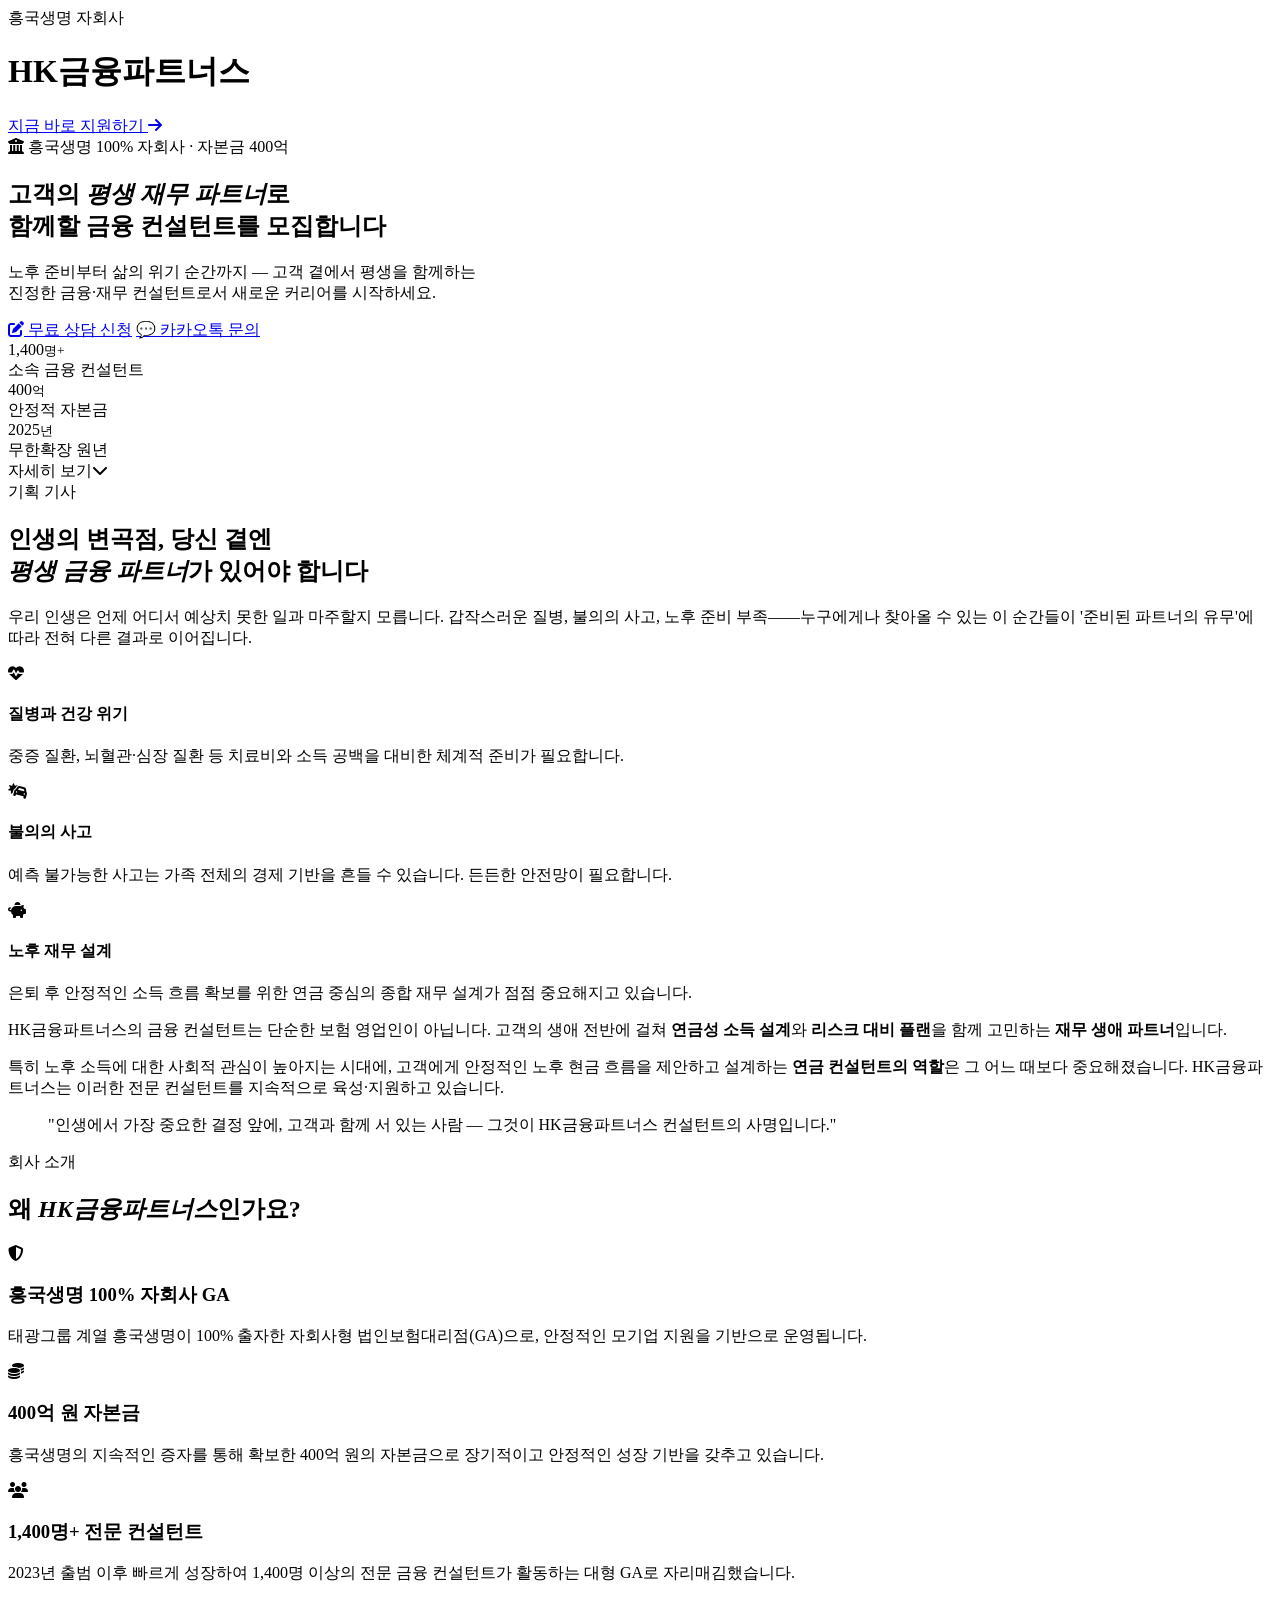
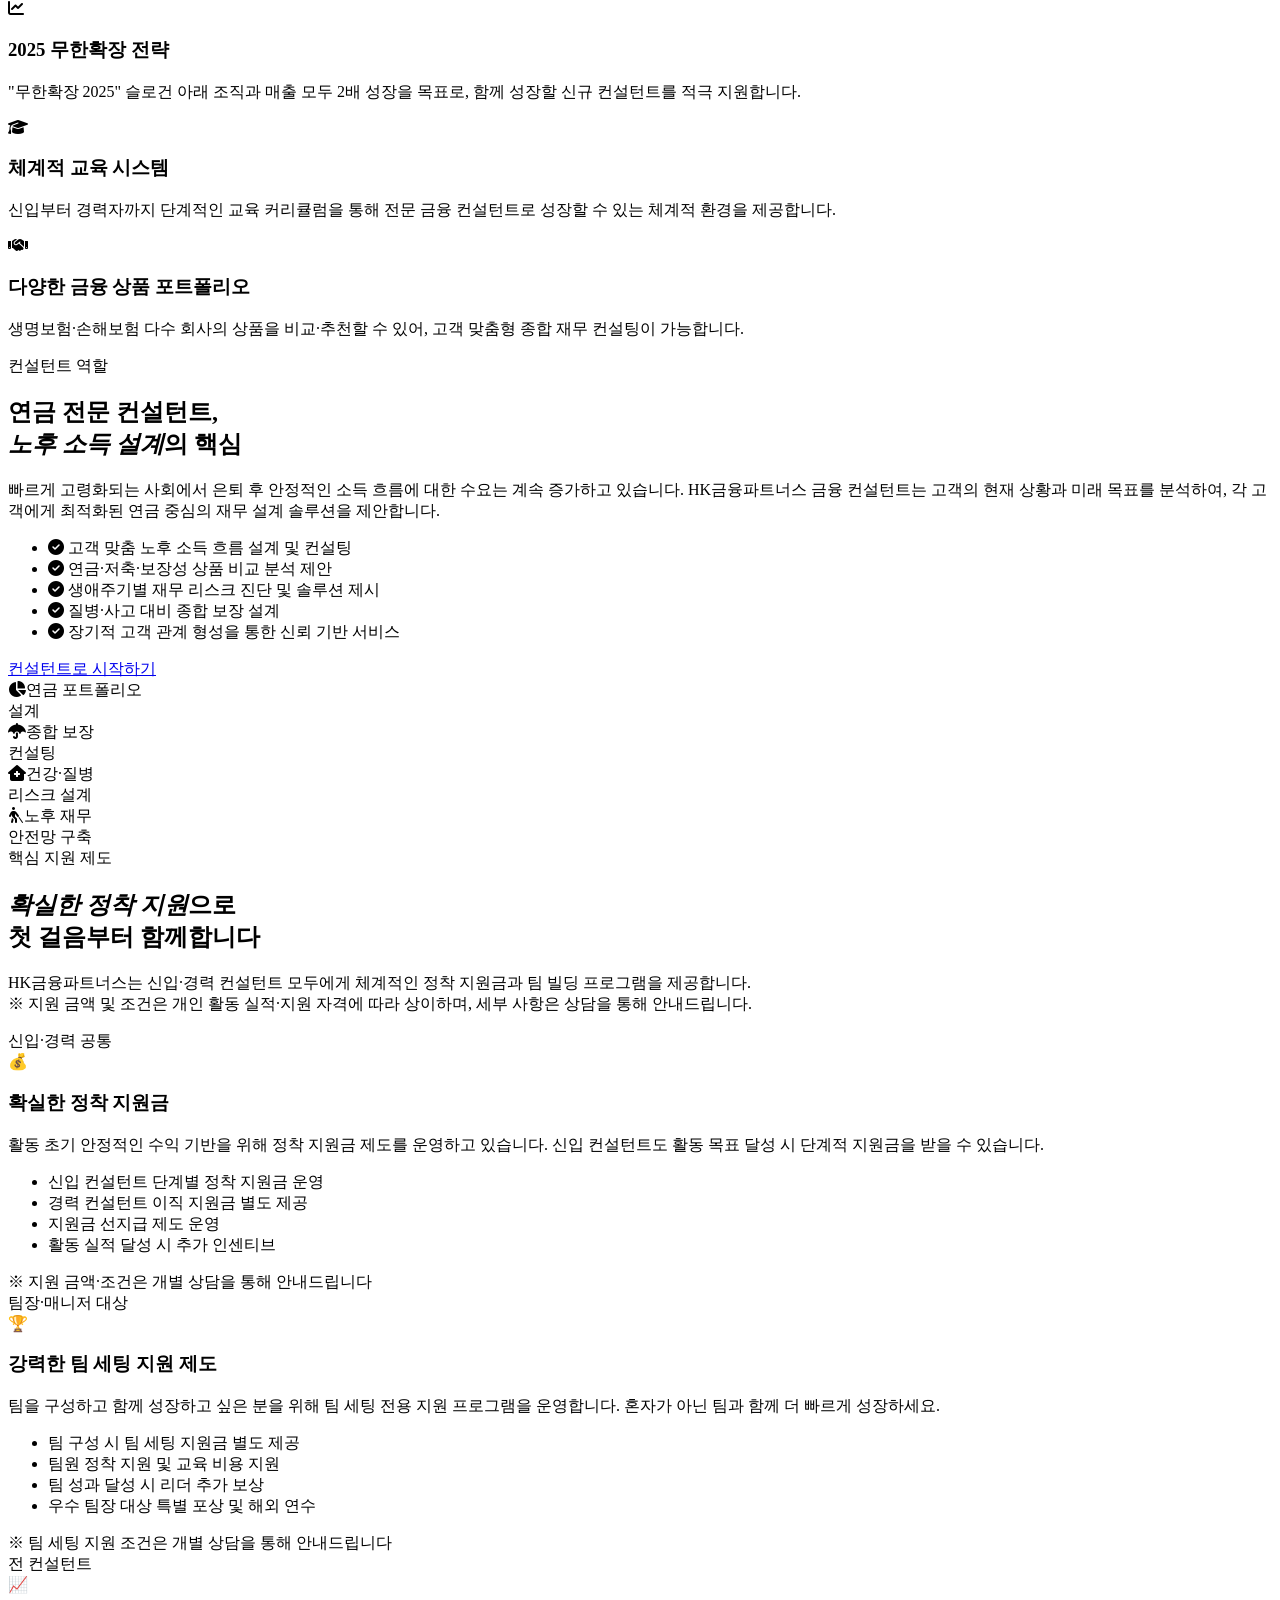
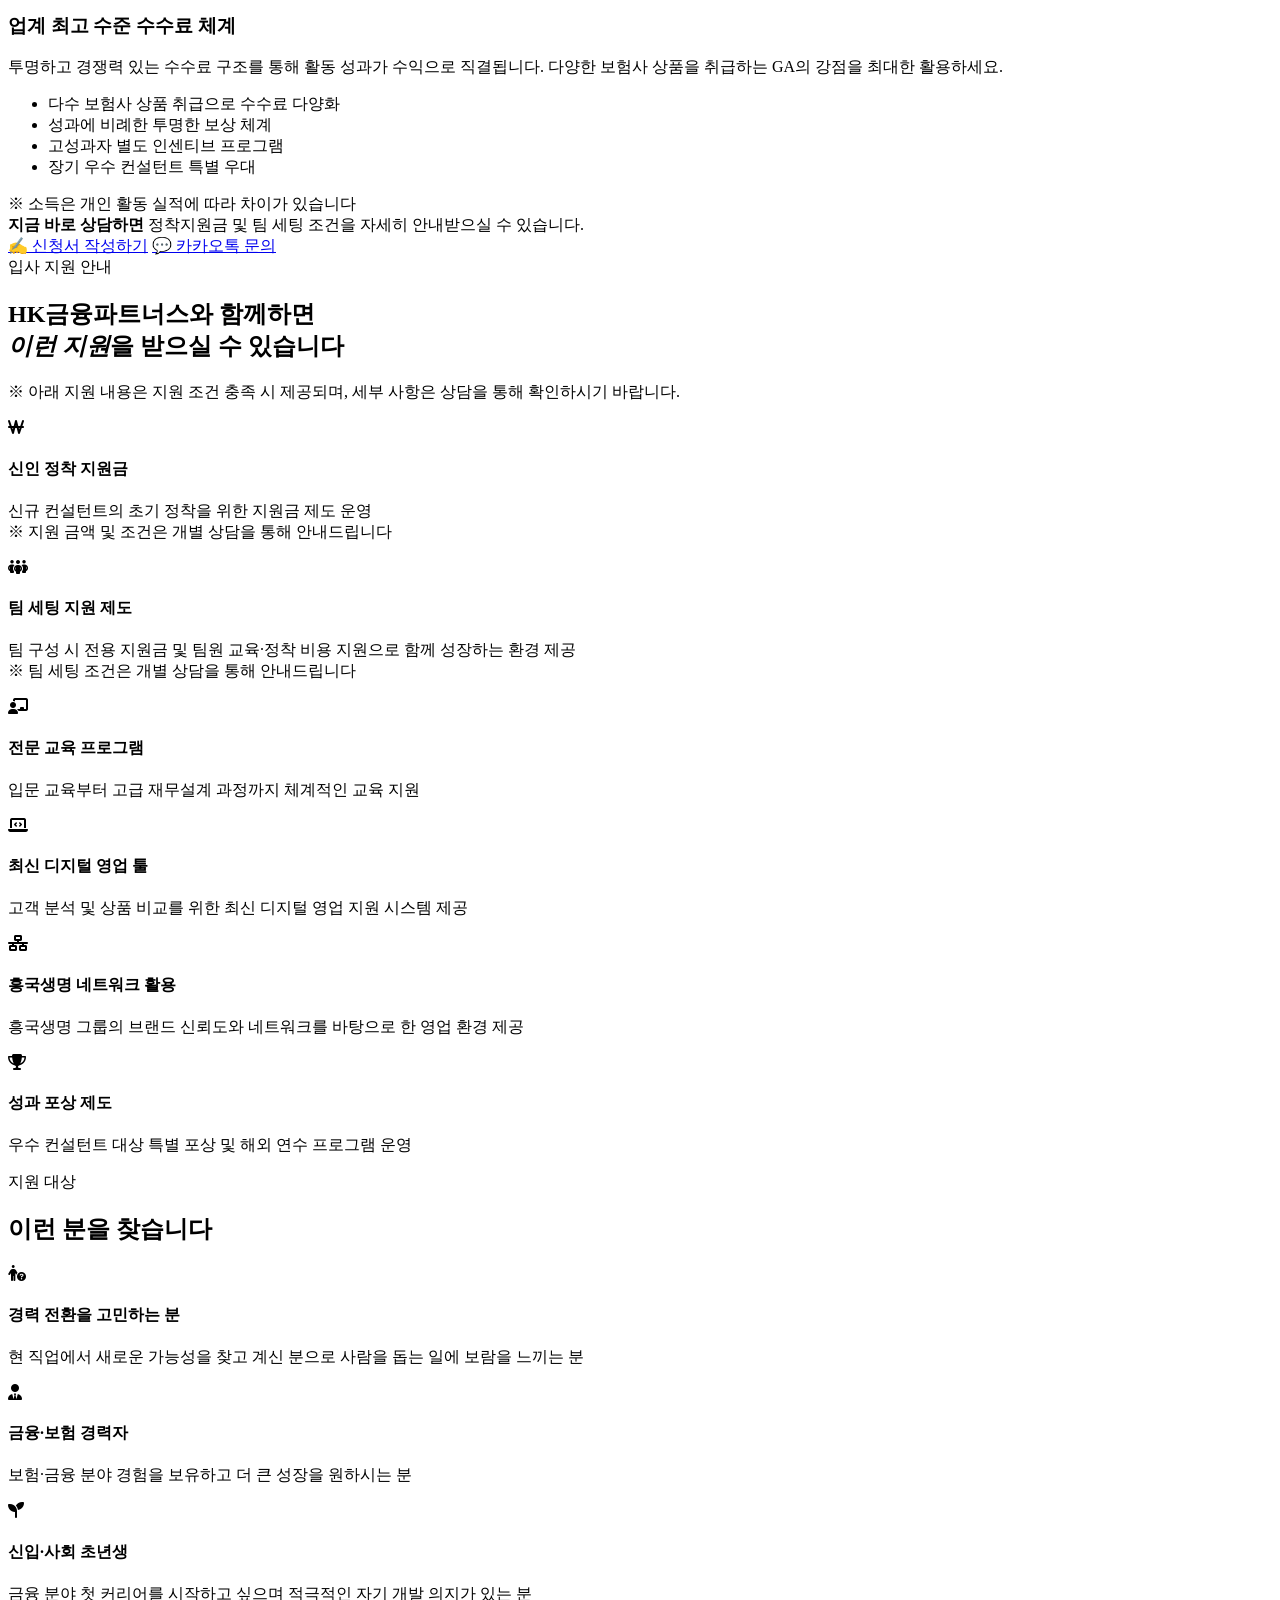
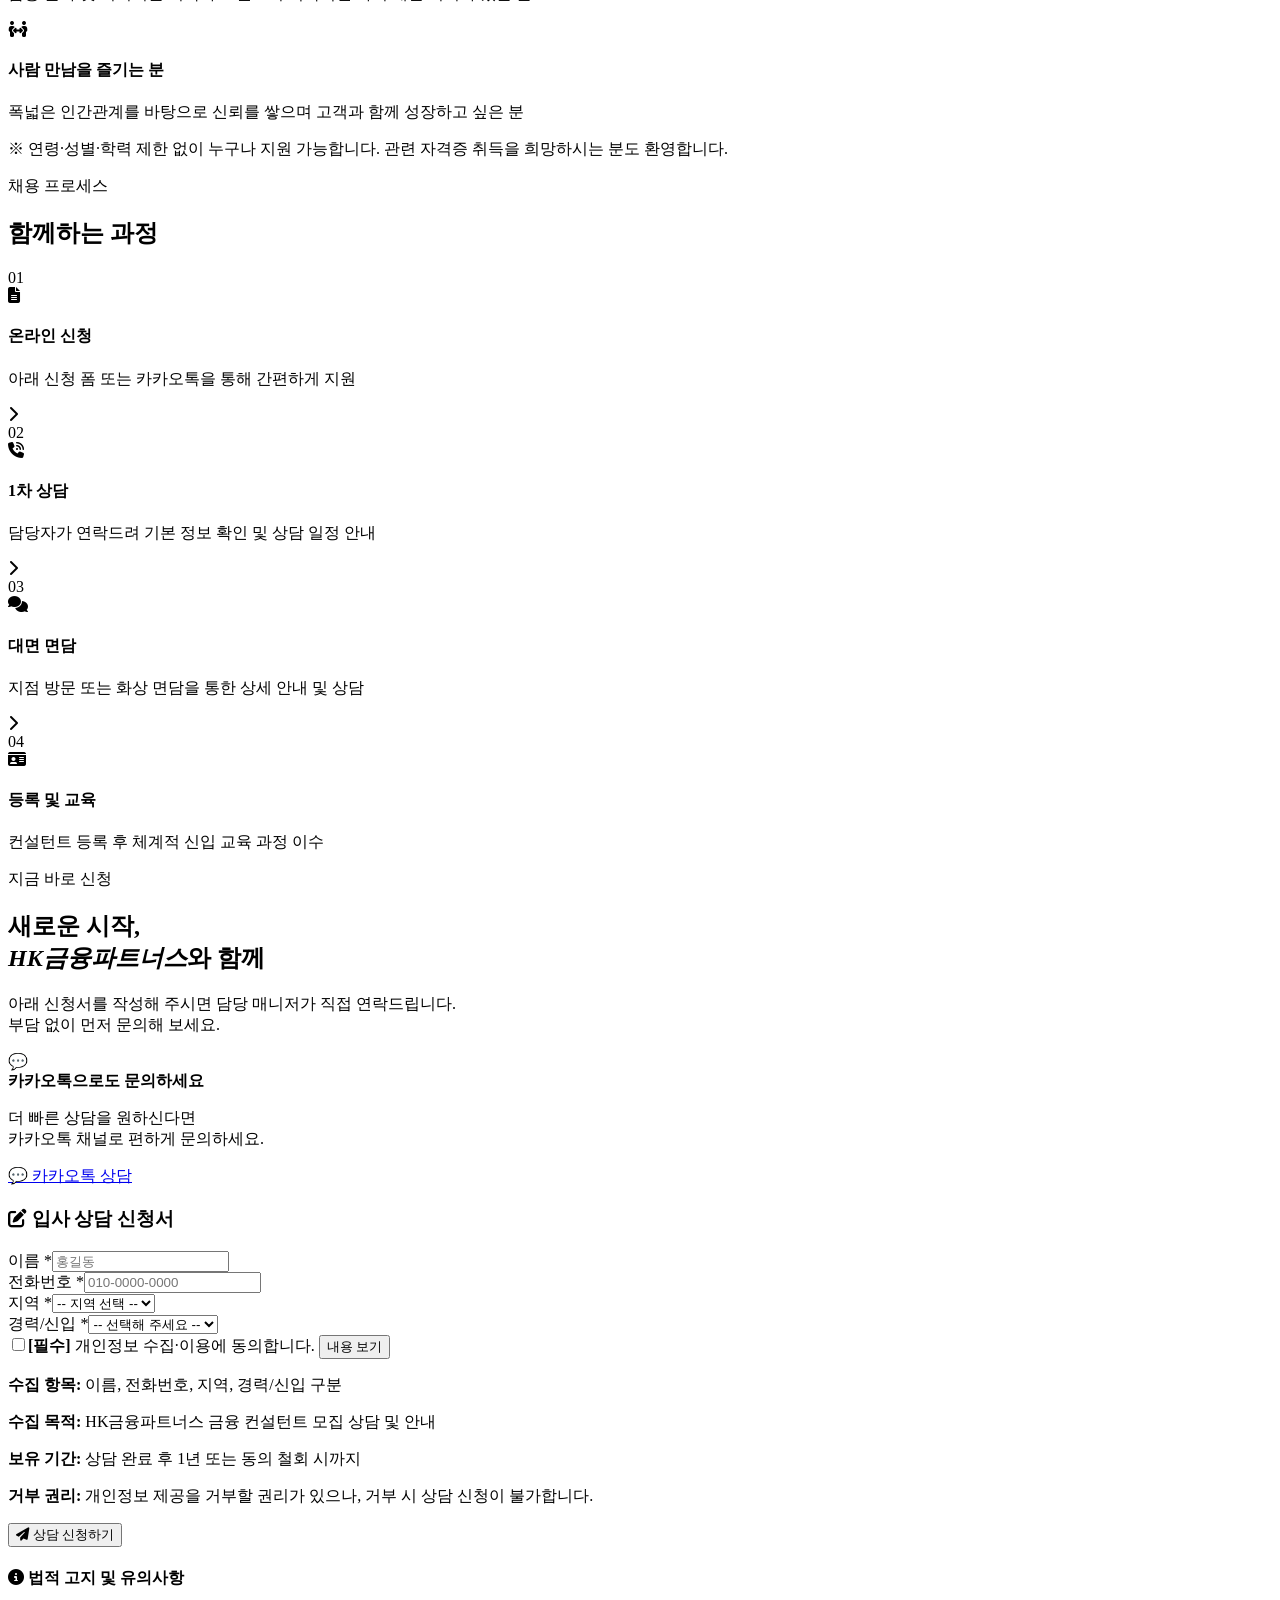
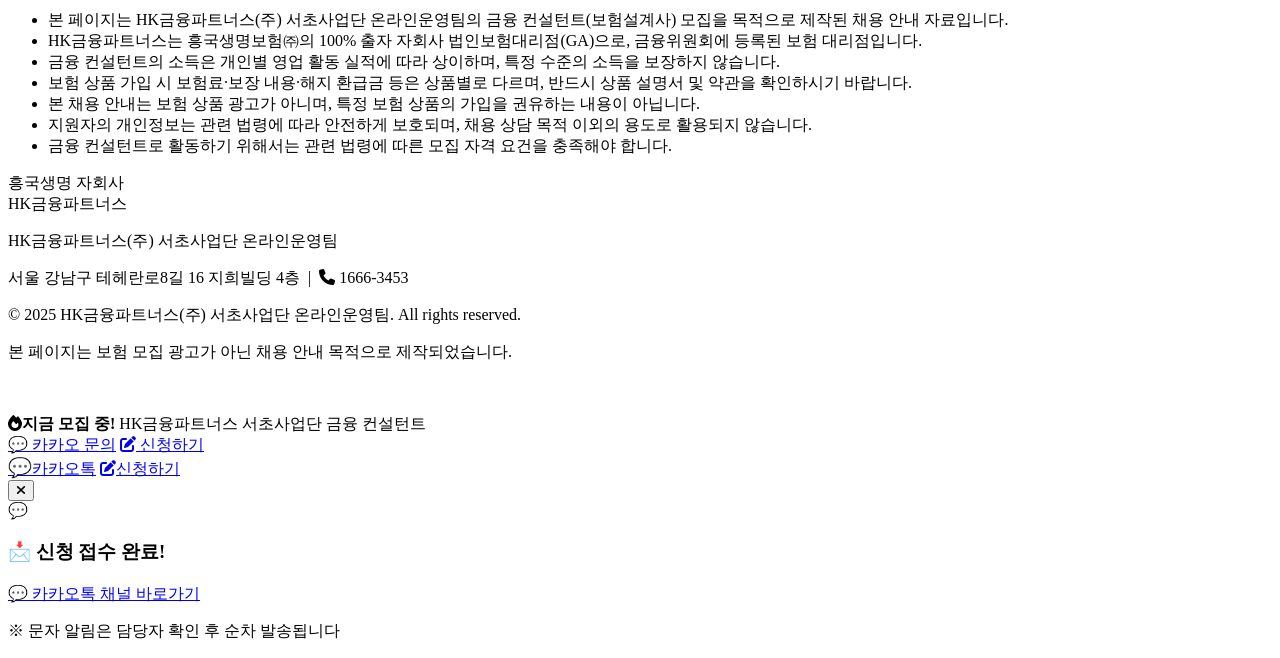
==== index.html @ 05bc7cd0 "Create index.html" ====
<!DOCTYPE html>
<html lang="ko">
<head>
    <meta charset="UTF-8">
    <meta name="viewport" content="width=device-width, initial-scale=1.0">
    <title>HK금융파트너스 금융 컨설턴트 모집 | 흥국생명 자회사</title>
    <meta name="description" content="흥국생명 100% 자회사 HK금융파트너스가 고객의 평생 재무 파트너로 함께할 금융 컨설턴트를 모집합니다.">
    <link href="https://fonts.googleapis.com/css2?family=Noto+Sans+KR:wght@300;400;500;600;700;900&display=swap" rel="stylesheet">
    <link rel="stylesheet" href="https://cdn.jsdelivr.net/npm/@fortawesome/fontawesome-free@6.4.0/css/all.min.css">
    <link rel="stylesheet" href="css/style.css">
    <style>
    @media (max-width: 768px) {
        #bottomApplyBar .bottom-apply-inner {
            display: flex !important;
            flex-direction: row !important;
            flex-wrap: nowrap !important;
            justify-content: center !important;
            align-items: center !important;
            padding: 10px 12px !important;
            gap: 0 !important;
            width: 100% !important;
            box-sizing: border-box !important;
        }
        #bottomApplyBar .bottom-apply-text { display: none !important; }
        #bottomApplyBar .bottom-apply-btns {
            display: flex !important;
            flex-direction: row !important;
            flex-wrap: nowrap !important;
            justify-content: center !important;
            align-items: center !important;
            gap: 10px !important;
            width: 100% !important;
            max-width: 340px !important;
            margin: 0 auto !important;
        }
        #bottomApplyBar .bottom-apply-btns .btn {
            flex: 1 1 0 !important;
            min-width: 0 !important;
            max-width: 160px !important;
            display: flex !important;
            justify-content: center !important;
            align-items: center !important;
            text-align: center !important;
            white-space: nowrap !important;
            font-size: 0.92rem !important;
            padding: 11px 8px !important;
        }
        .hero-stats {
            display: flex !important;
            flex-wrap: wrap !important;
            justify-content: center !important;
            align-items: stretch !important;
            padding: 16px 8px !important;
            gap: 0 !important;
            max-width: 100% !important;
        }
        .stat-divider { display: none !important; }
        .stat-item {
            display: flex !important;
            flex-direction: column !important;
            align-items: center !important;
            justify-content: center !important;
            flex: 1 1 30% !important;
            min-width: 85px !important;
            padding: 10px 6px !important;
            text-align: center !important;
        }
        .stat-num {
            display: block !important;
            width: 100% !important;
            text-align: center !important;
            font-size: 1.8rem !important;
            font-weight: 900 !important;
            line-height: 1.15 !important;
            color: #ffffff !important;
        }
        .stat-num small { font-size: 1rem !important; font-weight: 700 !important; }
        .stat-label {
            display: block !important;
            width: 100% !important;
            text-align: center !important;
            font-size: 0.85rem !important;
            word-break: keep-all !important;
            white-space: normal !important;
            line-height: 1.4 !important;
            margin-top: 4px !important;
            color: rgba(255,255,255,0.85) !important;
        }
        .company-card, .risk-card, .benefit-item, .target-card, .settle-card, .process-step { text-align: center !important; }
        .company-card-icon { display: flex !important; align-items: center !important; justify-content: center !important; margin-left: auto !important; margin-right: auto !important; margin-bottom: 16px !important; }
        .risk-icon { display: flex !important; align-items: center !important; justify-content: center !important; margin-left: auto !important; margin-right: auto !important; margin-bottom: 14px !important; }
        .benefit-icon { display: flex !important; align-items: center !important; justify-content: center !important; margin-left: auto !important; margin-right: auto !important; margin-bottom: 14px !important; }
        .target-card i { display: block !important; text-align: center !important; margin-left: auto !important; margin-right: auto !important; margin-bottom: 12px !important; }
        .settle-card-icon { display: block !important; text-align: center !important; margin-left: auto !important; margin-right: auto !important; margin-bottom: 12px !important; }
        .step-icon { display: flex !important; align-items: center !important; justify-content: center !important; margin-left: auto !important; margin-right: auto !important; }
        #floatCta { display: none !important; }
    }
    @media (max-width: 480px) {
        .stat-num { font-size: 1.65rem !important; }
        .stat-label { font-size: 0.82rem !important; }
    }
    </style>
</head>
<body>
    <header class="site-header">
        <div class="header-inner container">
            <div class="logo-wrap">
                <div class="logo-badge">흥국생명 자회사</div>
                <h1 class="logo-title">HK금융파트너스</h1>
            </div>
            <a href="#applyFormWrap" class="header-cta">지금 바로 지원하기 <i class="fas fa-arrow-right"></i></a>
        </div>
    </header>
    <section class="hero">
        <div class="hero-bg-overlay"></div>
        <div class="container hero-content">
            <div class="hero-badge animate-fade-up"><i class="fas fa-building-columns"></i>&nbsp;흥국생명 100% 자회사 · 자본금 400억</div>
            <h2 class="hero-title animate-fade-up delay-1">고객의 <em>평생 재무 파트너</em>로<br>함께할 <strong>금융 컨설턴트</strong>를 모집합니다</h2>
            <p class="hero-sub animate-fade-up delay-2">노후 준비부터 삶의 위기 순간까지 — 고객 곁에서 평생을 함께하는<br>진정한 금융·재무 컨설턴트로서 새로운 커리어를 시작하세요.</p>
            <div class="hero-btns animate-fade-up delay-3">
                <a href="#applyFormWrap" class="btn btn-primary btn-lg"><i class="fas fa-pen-to-square"></i>&nbsp;무료 상담 신청</a>
                <a href="https://open.kakao.com/o/sZeVtimi" target="_blank" rel="noopener noreferrer" class="btn btn-kakao btn-lg"><span class="kakao-bubble-icon">💬</span>&nbsp;카카오톡 문의</a>
            </div>
            <div class="hero-stats animate-fade-up delay-4">
                <div class="stat-item">
                    <div class="stat-num">1,400<small>명+</small></div>
                    <div class="stat-label">소속 금융 컨설턴트</div>
                </div>
                <div class="stat-divider"></div>
                <div class="stat-item">
                    <div class="stat-num">400<small>억</small></div>
                    <div class="stat-label">안정적 자본금</div>
                </div>
                <div class="stat-divider"></div>
                <div class="stat-item">
                    <div class="stat-num">2025<small>년</small></div>
                    <div class="stat-label">무한확장 원년</div>
                </div>
            </div>
        </div>
        <div class="hero-scroll-hint scroll-hint"><span>자세히 보기</span><i class="fas fa-chevron-down"></i></div>
    </section>
    <section class="article-section" id="about">
        <div class="container">
            <div class="section-label animate-slide-up">기획 기사</div>
            <h2 class="section-title animate-slide-up delay-1">인생의 변곡점, 당신 곁엔<br><em>평생 금융 파트너</em>가 있어야 합니다</h2>
            <div class="section-divider"></div>
            <div class="article-body animate-slide-up delay-2">
                <div class="article-lead"><p>우리 인생은 언제 어디서 예상치 못한 일과 마주할지 모릅니다. 갑작스러운 질병, 불의의 사고, 노후 준비 부족——누구에게나 찾아올 수 있는 이 순간들이 '준비된 파트너의 유무'에 따라 전혀 다른 결과로 이어집니다.</p></div>
                <div class="risk-cards">
                    <div class="risk-card animate-slide-left"><div class="risk-icon"><i class="fas fa-heartbeat"></i></div><h4>질병과 건강 위기</h4><p>중증 질환, 뇌혈관·심장 질환 등 치료비와 소득 공백을 대비한 체계적 준비가 필요합니다.</p></div>
                    <div class="risk-card animate-scale-in delay-1"><div class="risk-icon"><i class="fas fa-car-burst"></i></div><h4>불의의 사고</h4><p>예측 불가능한 사고는 가족 전체의 경제 기반을 흔들 수 있습니다. 든든한 안전망이 필요합니다.</p></div>
                    <div class="risk-card animate-slide-right delay-2"><div class="risk-icon"><i class="fas fa-piggy-bank"></i></div><h4>노후 재무 설계</h4><p>은퇴 후 안정적인 소득 흐름 확보를 위한 연금 중심의 종합 재무 설계가 점점 중요해지고 있습니다.</p></div>
                </div>
                <p>HK금융파트너스의 금융 컨설턴트는 단순한 보험 영업인이 아닙니다. 고객의 생애 전반에 걸쳐 <strong>연금성 소득 설계</strong>와 <strong>리스크 대비 플랜</strong>을 함께 고민하는 <strong>재무 생애 파트너</strong>입니다.</p>
                <p>특히 노후 소득에 대한 사회적 관심이 높아지는 시대에, 고객에게 안정적인 노후 현금 흐름을 제안하고 설계하는 <strong>연금 컨설턴트의 역할</strong>은 그 어느 때보다 중요해졌습니다. HK금융파트너스는 이러한 전문 컨설턴트를 지속적으로 육성·지원하고 있습니다.</p>
                <blockquote class="article-quote">"인생에서 가장 중요한 결정 앞에, 고객과 함께 서 있는 사람 — 그것이 HK금융파트너스 컨설턴트의 사명입니다."</blockquote>
            </div>
        </div>
    </section>
    <section class="company-section" id="company">
        <div class="container">
            <div class="section-label animate-slide-up">회사 소개</div>
            <h2 class="section-title animate-slide-up delay-1">왜 <em>HK금융파트너스</em>인가요?</h2>
            <div class="section-divider"></div>
            <div class="company-grid">
                <div class="company-card animate-slide-up"><div class="company-card-icon"><i class="fas fa-shield-halved"></i></div><h3>흥국생명 100% 자회사 GA</h3><p>태광그룹 계열 흥국생명이 100% 출자한 자회사형 법인보험대리점(GA)으로, 안정적인 모기업 지원을 기반으로 운영됩니다.</p></div>
                <div class="company-card animate-slide-up delay-1"><div class="company-card-icon"><i class="fas fa-coins"></i></div><h3>400억 원 자본금</h3><p>흥국생명의 지속적인 증자를 통해 확보한 400억 원의 자본금으로 장기적이고 안정적인 성장 기반을 갖추고 있습니다.</p></div>
                <div class="company-card animate-slide-up delay-2"><div class="company-card-icon"><i class="fas fa-users"></i></div><h3>1,400명+ 전문 컨설턴트</h3><p>2023년 출범 이후 빠르게 성장하여 1,400명 이상의 전문 금융 컨설턴트가 활동하는 대형 GA로 자리매김했습니다.</p></div>
                <div class="company-card animate-slide-up delay-3"><div class="company-card-icon"><i class="fas fa-chart-line"></i></div><h3>2025 무한확장 전략</h3><p>"무한확장 2025" 슬로건 아래 조직과 매출 모두 2배 성장을 목표로, 함께 성장할 신규 컨설턴트를 적극 지원합니다.</p></div>
                <div class="company-card animate-slide-up delay-4"><div class="company-card-icon"><i class="fas fa-graduation-cap"></i></div><h3>체계적 교육 시스템</h3><p>신입부터 경력자까지 단계적인 교육 커리큘럼을 통해 전문 금융 컨설턴트로 성장할 수 있는 체계적 환경을 제공합니다.</p></div>
                <div class="company-card animate-slide-up delay-5"><div class="company-card-icon"><i class="fas fa-handshake"></i></div><h3>다양한 금융 상품 포트폴리오</h3><p>생명보험·손해보험 다수 회사의 상품을 비교·추천할 수 있어, 고객 맞춤형 종합 재무 컨설팅이 가능합니다.</p></div>
            </div>
        </div>
    </section>
    <section class="role-section" id="role">
        <div class="container">
            <div class="role-inner">
                <div class="role-text">
                    <div class="section-label light animate-slide-left">컨설턴트 역할</div>
                    <h2 class="section-title light animate-slide-left delay-1">연금 전문 컨설턴트,<br><em>노후 소득 설계</em>의 핵심</h2>
                    <p>빠르게 고령화되는 사회에서 은퇴 후 안정적인 소득 흐름에 대한 수요는 계속 증가하고 있습니다. HK금융파트너스 금융 컨설턴트는 고객의 현재 상황과 미래 목표를 분석하여, 각 고객에게 최적화된 연금 중심의 재무 설계 솔루션을 제안합니다.</p>
                    <ul class="role-list">
                        <li><i class="fas fa-check-circle"></i> 고객 맞춤 노후 소득 흐름 설계 및 컨설팅</li>
                        <li><i class="fas fa-check-circle"></i> 연금·저축·보장성 상품 비교 분석 제안</li>
                        <li><i class="fas fa-check-circle"></i> 생애주기별 재무 리스크 진단 및 솔루션 제시</li>
                        <li><i class="fas fa-check-circle"></i> 질병·사고 대비 종합 보장 설계</li>
                        <li><i class="fas fa-check-circle"></i> 장기적 고객 관계 형성을 통한 신뢰 기반 서비스</li>
                    </ul>
                    <a href="#applyFormWrap" class="btn btn-primary mt-4">컨설턴트로 시작하기</a>
                </div>
                <div class="role-visual">
                    <div class="role-card-wrap">
                        <div class="role-icon-card animate-scale-in"><i class="fas fa-chart-pie"></i><span>연금 포트폴리오<br>설계</span></div>
                        <div class="role-icon-card animate-scale-in delay-1"><i class="fas fa-umbrella"></i><span>종합 보장<br>컨설팅</span></div>
                        <div class="role-icon-card animate-scale-in delay-2"><i class="fas fa-house-medical"></i><span>건강·질병<br>리스크 설계</span></div>
                        <div class="role-icon-card animate-scale-in delay-3"><i class="fas fa-person-walking-with-cane"></i><span>노후 재무<br>안전망 구축</span></div>
                    </div>
                </div>
            </div>
        </div>
    </section>
    <section class="settlement-section" id="settlement">
        <div class="container">
            <div class="section-label animate-slide-up">핵심 지원 제도</div>
            <h2 class="section-title animate-slide-up delay-1"><em>확실한 정착 지원</em>으로<br>첫 걸음부터 함께합니다</h2>
            <div class="section-divider"></div>
            <p class="section-desc">HK금융파트너스는 신입·경력 컨설턴트 모두에게 체계적인 정착 지원금과 팀 빌딩 프로그램을 제공합니다.<br><span class="note-small">※ 지원 금액 및 조건은 개인 활동 실적·지원 자격에 따라 상이하며, 세부 사항은 상담을 통해 안내드립니다.</span></p>
            <div class="settlement-grid">
                <div class="settle-card settle-card--primary animate-slide-up">
                    <div class="settle-card-badge">신입·경력 공통</div>
                    <div class="settle-card-icon">💰</div>
                    <h3>확실한 정착 지원금</h3>
                    <p>활동 초기 안정적인 수익 기반을 위해 정착 지원금 제도를 운영하고 있습니다. 신입 컨설턴트도 활동 목표 달성 시 단계적 지원금을 받을 수 있습니다.</p>
                    <ul class="settle-list"><li><span class="settle-dot"></span>신입 컨설턴트 단계별 정착 지원금 운영</li><li><span class="settle-dot"></span>경력 컨설턴트 이직 지원금 별도 제공</li><li><span class="settle-dot"></span>지원금 선지급 제도 운영</li><li><span class="settle-dot"></span>활동 실적 달성 시 추가 인센티브</li></ul>
                    <div class="settle-card-note">※ 지원 금액·조건은 개별 상담을 통해 안내드립니다</div>
                </div>
                <div class="settle-card settle-card--team animate-slide-up delay-1">
                    <div class="settle-card-badge">팀장·매니저 대상</div>
                    <div class="settle-card-icon">🏆</div>
                    <h3>강력한 팀 세팅 지원 제도</h3>
                    <p>팀을 구성하고 함께 성장하고 싶은 분을 위해 팀 세팅 전용 지원 프로그램을 운영합니다. 혼자가 아닌 팀과 함께 더 빠르게 성장하세요.</p>
                    <ul class="settle-list"><li><span class="settle-dot"></span>팀 구성 시 팀 세팅 지원금 별도 제공</li><li><span class="settle-dot"></span>팀원 정착 지원 및 교육 비용 지원</li><li><span class="settle-dot"></span>팀 성과 달성 시 리더 추가 보상</li><li><span class="settle-dot"></span>우수 팀장 대상 특별 포상 및 해외 연수</li></ul>
                    <div class="settle-card-note">※ 팀 세팅 지원 조건은 개별 상담을 통해 안내드립니다</div>
                </div>
                <div class="settle-card settle-card--fee animate-slide-up delay-2">
                    <div class="settle-card-badge">전 컨설턴트</div>
                    <div class="settle-card-icon">📈</div>
                    <h3>업계 최고 수준 수수료 체계</h3>
                    <p>투명하고 경쟁력 있는 수수료 구조를 통해 활동 성과가 수익으로 직결됩니다. 다양한 보험사 상품을 취급하는 GA의 강점을 최대한 활용하세요.</p>
                    <ul class="settle-list"><li><span class="settle-dot"></span>다수 보험사 상품 취급으로 수수료 다양화</li><li><span class="settle-dot"></span>성과에 비례한 투명한 보상 체계</li><li><span class="settle-dot"></span>고성과자 별도 인센티브 프로그램</li><li><span class="settle-dot"></span>장기 우수 컨설턴트 특별 우대</li></ul>
                    <div class="settle-card-note">※ 소득은 개인 활동 실적에 따라 차이가 있습니다</div>
                </div>
            </div>
            <div class="settle-cta-banner animate-scale-in">
                <div class="settle-cta-text"><strong>지금 바로 상담하면</strong> 정착지원금 및 팀 세팅 조건을 자세히 안내받으실 수 있습니다.</div>
                <div class="settle-cta-btns">
                    <a href="#applyFormWrap" class="btn btn-primary">✍️ 신청서 작성하기</a>
                    <a href="https://open.kakao.com/o/sZeVtimi" target="_blank" rel="noopener noreferrer" class="btn btn-kakao">💬 카카오톡 문의</a>
                </div>
            </div>
        </div>
    </section>
    <section class="benefits-section" id="benefits">
        <div class="container">
            <div class="section-label animate-slide-up">입사 지원 안내</div>
            <h2 class="section-title animate-slide-up delay-1">HK금융파트너스와 함께하면<br><em>이런 지원</em>을 받으실 수 있습니다</h2>
            <div class="section-divider"></div>
            <p class="section-sub">※ 아래 지원 내용은 지원 조건 충족 시 제공되며, 세부 사항은 상담을 통해 확인하시기 바랍니다.</p>
            <div class="benefits-grid">
                <div class="benefit-item animate-slide-up"><div class="benefit-icon"><i class="fas fa-won-sign"></i></div><h4>신인 정착 지원금</h4><p>신규 컨설턴트의 초기 정착을 위한 지원금 제도 운영<br><span class="benefit-note">※ 지원 금액 및 조건은 개별 상담을 통해 안내드립니다</span></p></div>
                <div class="benefit-item animate-slide-up delay-1"><div class="benefit-icon"><i class="fas fa-people-group"></i></div><h4>팀 세팅 지원 제도</h4><p>팀 구성 시 전용 지원금 및 팀원 교육·정착 비용 지원으로 함께 성장하는 환경 제공<br><span class="benefit-note">※ 팀 세팅 조건은 개별 상담을 통해 안내드립니다</span></p></div>
                <div class="benefit-item animate-slide-up delay-2"><div class="benefit-icon"><i class="fas fa-chalkboard-user"></i></div><h4>전문 교육 프로그램</h4><p>입문 교육부터 고급 재무설계 과정까지 체계적인 교육 지원</p></div>
                <div class="benefit-item animate-slide-up delay-3"><div class="benefit-icon"><i class="fas fa-laptop-code"></i></div><h4>최신 디지털 영업 툴</h4><p>고객 분석 및 상품 비교를 위한 최신 디지털 영업 지원 시스템 제공</p></div>
                <div class="benefit-item animate-slide-up delay-4"><div class="benefit-icon"><i class="fas fa-network-wired"></i></div><h4>흥국생명 네트워크 활용</h4><p>흥국생명 그룹의 브랜드 신뢰도와 네트워크를 바탕으로 한 영업 환경 제공</p></div>
                <div class="benefit-item animate-slide-up delay-5"><div class="benefit-icon"><i class="fas fa-trophy"></i></div><h4>성과 포상 제도</h4><p>우수 컨설턴트 대상 특별 포상 및 해외 연수 프로그램 운영</p></div>
            </div>
        </div>
    </section>
    <section class="target-section" id="target">
        <div class="container">
            <div class="section-label animate-slide-up">지원 대상</div>
            <h2 class="section-title animate-slide-up delay-1">이런 분을 찾습니다</h2>
            <div class="section-divider"></div>
            <div class="target-grid">
                <div class="target-card animate-scale-in"><i class="fas fa-person-circle-question"></i><h4>경력 전환을 고민하는 분</h4><p>현 직업에서 새로운 가능성을 찾고 계신 분으로 사람을 돕는 일에 보람을 느끼는 분</p></div>
                <div class="target-card animate-scale-in delay-1"><i class="fas fa-user-tie"></i><h4>금융·보험 경력자</h4><p>보험·금융 분야 경험을 보유하고 더 큰 성장을 원하시는 분</p></div>
                <div class="target-card animate-scale-in delay-2"><i class="fas fa-seedling"></i><h4>신입·사회 초년생</h4><p>금융 분야 첫 커리어를 시작하고 싶으며 적극적인 자기 개발 의지가 있는 분</p></div>
                <div class="target-card animate-scale-in delay-3"><i class="fas fa-people-arrows"></i><h4>사람 만남을 즐기는 분</h4><p>폭넓은 인간관계를 바탕으로 신뢰를 쌓으며 고객과 함께 성장하고 싶은 분</p></div>
            </div>
            <p class="target-note">※ 연령·성별·학력 제한 없이 누구나 지원 가능합니다. 관련 자격증 취득을 희망하시는 분도 환영합니다.</p>
        </div>
    </section>
    <section class="process-section" id="process">
        <div class="container">
            <div class="section-label animate-slide-up">채용 프로세스</div>
            <h2 class="section-title animate-slide-up delay-1">함께하는 과정</h2>
            <div class="section-divider"></div>
            <div class="process-steps">
                <div class="process-step"><div class="step-num">01</div><div class="step-icon"><i class="fas fa-file-alt"></i></div><h4>온라인 신청</h4><p>아래 신청 폼 또는 카카오톡을 통해 간편하게 지원</p></div>
                <div class="process-arrow"><i class="fas fa-chevron-right"></i></div>
                <div class="process-step"><div class="step-num">02</div><div class="step-icon"><i class="fas fa-phone-volume"></i></div><h4>1차 상담</h4><p>담당자가 연락드려 기본 정보 확인 및 상담 일정 안내</p></div>
                <div class="process-arrow"><i class="fas fa-chevron-right"></i></div>
                <div class="process-step"><div class="step-num">03</div><div class="step-icon"><i class="fas fa-comments"></i></div><h4>대면 면담</h4><p>지점 방문 또는 화상 면담을 통한 상세 안내 및 상담</p></div>
                <div class="process-arrow"><i class="fas fa-chevron-right"></i></div>
                <div class="process-step"><div class="step-num">04</div><div class="step-icon"><i class="fas fa-id-card"></i></div><h4>등록 및 교육</h4><p>컨설턴트 등록 후 체계적 신입 교육 과정 이수</p></div>
            </div>
        </div>
    </section>
    <section class="apply-section" id="apply">
        <div class="container">
            <div class="apply-inner">
                <div class="apply-text">
                    <div class="section-label light animate-slide-left">지금 바로 신청</div>
                    <h2 class="section-title light animate-slide-left delay-1">새로운 시작,<br><em>HK금융파트너스</em>와 함께</h2>
                    <p class="animate-slide-left delay-2">아래 신청서를 작성해 주시면 담당 매니저가 직접 연락드립니다.<br>부담 없이 먼저 문의해 보세요.</p>
                    <div class="apply-kakao-box">
                        <div class="kakao-char-icon">&#x1F4AC;</div>
                        <div><strong>카카오톡으로도 문의하세요</strong><p>더 빠른 상담을 원하신다면<br>카카오톡 채널로 편하게 문의하세요.</p></div>
                        <a href="https://open.kakao.com/o/sZeVtimi" target="_blank" rel="noopener noreferrer" class="btn btn-kakao">💬 카카오톡 상담</a>
                    </div>
                </div>
                <div class="apply-form-wrap" id="applyFormWrap">
                    <form id="applyForm" class="apply-form" novalidate>
                        <h3 class="form-title"><i class="fas fa-pen-to-square"></i> 입사 상담 신청서</h3>
                        <div class="form-group"><label for="name">이름 <span class="required">*</span></label><input type="text" id="name" name="name" placeholder="홍길동" required><span class="field-error" id="name-error"></span></div>
                        <div class="form-row">
                            <div class="form-group"><label for="phone">전화번호 <span class="required">*</span></label><input type="tel" id="phone" name="phone" placeholder="010-0000-0000" required><span class="field-error" id="phone-error"></span></div>
                            <div class="form-group"><label for="region">지역 <span class="required">*</span></label><select id="region" name="region" required><option value="">-- 지역 선택 --</option><option value="서울">서울</option><option value="경기">경기</option><option value="인천">인천</option><option value="부산">부산</option><option value="대구">대구</option><option value="광주">광주</option><option value="대전">대전</option><option value="울산">울산</option><option value="세종">세종</option><option value="강원">강원</option><option value="충북">충북</option><option value="충남">충남</option><option value="전북">전북</option><option value="전남">전남</option><option value="경북">경북</option><option value="경남">경남</option><option value="제주">제주</option></select><span class="field-error" id="region-error"></span></div>
                        </div>
                        <div class="form-group"><label for="career">경력/신입 <span class="required">*</span></label><select id="career" name="career" required><option value="">-- 선택해 주세요 --</option><option value="신입">신입 (보험 무경력)</option><option value="경력 1년 미만">경력 1년 미만</option><option value="경력 1~3년">경력 1~3년</option><option value="경력 3~5년">경력 3~5년</option><option value="경력 5년 이상">경력 5년 이상</option></select><span class="field-error" id="career-error"></span></div>
                        <div class="form-group privacy-group">
                            <label class="checkbox-label"><input type="checkbox" id="privacy_agreed" name="privacy_agreed" required><span class="checkbox-custom"></span><span class="checkbox-text"><strong>[필수]</strong> 개인정보 수집·이용에 동의합니다. <button type="button" class="privacy-toggle" onclick="togglePrivacy()">내용 보기</button></span></label>
                            <span class="field-error" id="privacy-error"></span>
                            <div class="privacy-detail" id="privacyDetail"><p><strong>수집 항목:</strong> 이름, 전화번호, 지역, 경력/신입 구분</p><p><strong>수집 목적:</strong> HK금융파트너스 금융 컨설턴트 모집 상담 및 안내</p><p><strong>보유 기간:</strong> 상담 완료 후 1년 또는 동의 철회 시까지</p><p><strong>거부 권리:</strong> 개인정보 제공을 거부할 권리가 있으나, 거부 시 상담 신청이 불가합니다.</p></div>
                        </div>
                        <button type="submit" class="btn btn-primary btn-submit" id="submitBtn"><i class="fas fa-paper-plane"></i>&nbsp;상담 신청하기</button>
                    </form>
                    <div class="apply-success" id="applySuccess" style="display:none;">
                        <div class="success-icon"><i class="fas fa-circle-check"></i></div>
                        <h3><span class="success-name"></span>님, 신청이 완료되었습니다!</h3>
                        <p>빠른 시간 내에 담당 매니저가 입력하신 번호로 연락드리겠습니다.<br>감사합니다. 😊</p>
                        <a href="https://open.kakao.com/o/sZeVtimi" target="_blank" rel="noopener noreferrer" class="btn btn-kakao mt-4">💬&nbsp;카카오톡으로 바로 문의하기</a>
                    </div>
                </div>
            </div>
        </div>
    </section>
    <section class="legal-section">
        <div class="container">
            <h4><i class="fas fa-circle-info"></i> 법적 고지 및 유의사항</h4>
            <ul class="legal-list">
                <li>본 페이지는 HK금융파트너스(주) 서초사업단 온라인운영팀의 금융 컨설턴트(보험설계사) 모집을 목적으로 제작된 채용 안내 자료입니다.</li>
                <li>HK금융파트너스는 흥국생명보험㈜의 100% 출자 자회사 법인보험대리점(GA)으로, 금융위원회에 등록된 보험 대리점입니다.</li>
                <li>금융 컨설턴트의 소득은 개인별 영업 활동 실적에 따라 상이하며, 특정 수준의 소득을 보장하지 않습니다.</li>
                <li>보험 상품 가입 시 보험료·보장 내용·해지 환급금 등은 상품별로 다르며, 반드시 상품 설명서 및 약관을 확인하시기 바랍니다.</li>
                <li>본 채용 안내는 보험 상품 광고가 아니며, 특정 보험 상품의 가입을 권유하는 내용이 아닙니다.</li>
                <li>지원자의 개인정보는 관련 법령에 따라 안전하게 보호되며, 채용 상담 목적 이외의 용도로 활용되지 않습니다.</li>
                <li>금융 컨설턴트로 활동하기 위해서는 관련 법령에 따른 모집 자격 요건을 충족해야 합니다.</li>
            </ul>
        </div>
    </section>
    <footer class="site-footer">
        <div class="container footer-inner">
            <div class="footer-logo"><div class="logo-badge-sm">흥국생명 자회사</div><span class="footer-logo-name">HK금융파트너스</span></div>
            <div class="footer-info"><p>HK금융파트너스(주) 서초사업단 온라인운영팀</p><p>서울 강남구 테헤란로8길 16 지희빌딩 4층 &nbsp;|&nbsp; <i class="fas fa-phone"></i> 1666-3453</p></div>
        </div>
        <div class="footer-copy">
            <div class="container">
                <p>© 2025 HK금융파트너스(주) 서초사업단 온라인운영팀. All rights reserved.</p>
                <p class="footer-disclaimer">본 페이지는 보험 모집 광고가 아닌 채용 안내 목적으로 제작되었습니다.</p>
                <p style="margin-top:8px;"><a href="admin.html" style="color:rgba(255,255,255,0.35);font-size:0.75rem;text-decoration:none;display:inline-flex;align-items:center;gap:4px;"><i class="fas fa-lock" style="font-size:0.7rem;"></i> 관리자</a></p>
            </div>
        </div>
    </footer>
    <div class="bottom-apply-bar" id="bottomApplyBar">
        <div class="bottom-apply-inner">
            <div class="bottom-apply-text"><i class="fas fa-fire"></i><span><strong>지금 모집 중!</strong> HK금융파트너스 서초사업단 금융 컨설턴트</span></div>
            <div class="bottom-apply-btns">
                <a href="https://open.kakao.com/o/sZeVtimi" target="_blank" rel="noopener noreferrer" class="btn btn-kakao btn-sm">💬 카카오 문의</a>
                <a href="#applyFormWrap" class="btn btn-primary btn-sm bottom-apply-scroll"><i class="fas fa-pen-to-square"></i> 신청하기</a>
            </div>
        </div>
    </div>
    <div class="float-cta" id="floatCta">
        <a href="https://open.kakao.com/o/sZeVtimi" target="_blank" rel="noopener noreferrer" class="float-btn float-kakao" title="카카오톡 문의"><span style="font-size:1.2rem;">💬</span><span>카카오톡</span></a>
        <a href="#apply" class="float-btn float-apply" title="신청하기"><i class="fas fa-pen-to-square"></i><span>신청하기</span></a>
    </div>
    <div class="kakao-notice-modal" id="kakaoNoticeModal">
        <div class="kakao-notice-overlay"></div>
        <div class="kakao-notice-box">
            <button class="kakao-notice-close" aria-label="닫기"><i class="fas fa-xmark"></i></button>
            <div class="kakao-notice-icon">💬</div>
            <h3>📩 신청 접수 완료!</h3>
            <p class="kakao-notice-msg"></p>
            <a href="https://open.kakao.com/o/sZeVtimi" target="_blank" rel="noopener noreferrer" class="btn btn-kakao" style="width:100%;justify-content:center;">💬&nbsp;카카오톡 채널 바로가기</a>
            <p class="kakao-notice-sub">※ 문자 알림은 담당자 확인 후 순차 발송됩니다</p>
        </div>
    </div>
    <script src="js/main.js"></script>
</body>
</html>
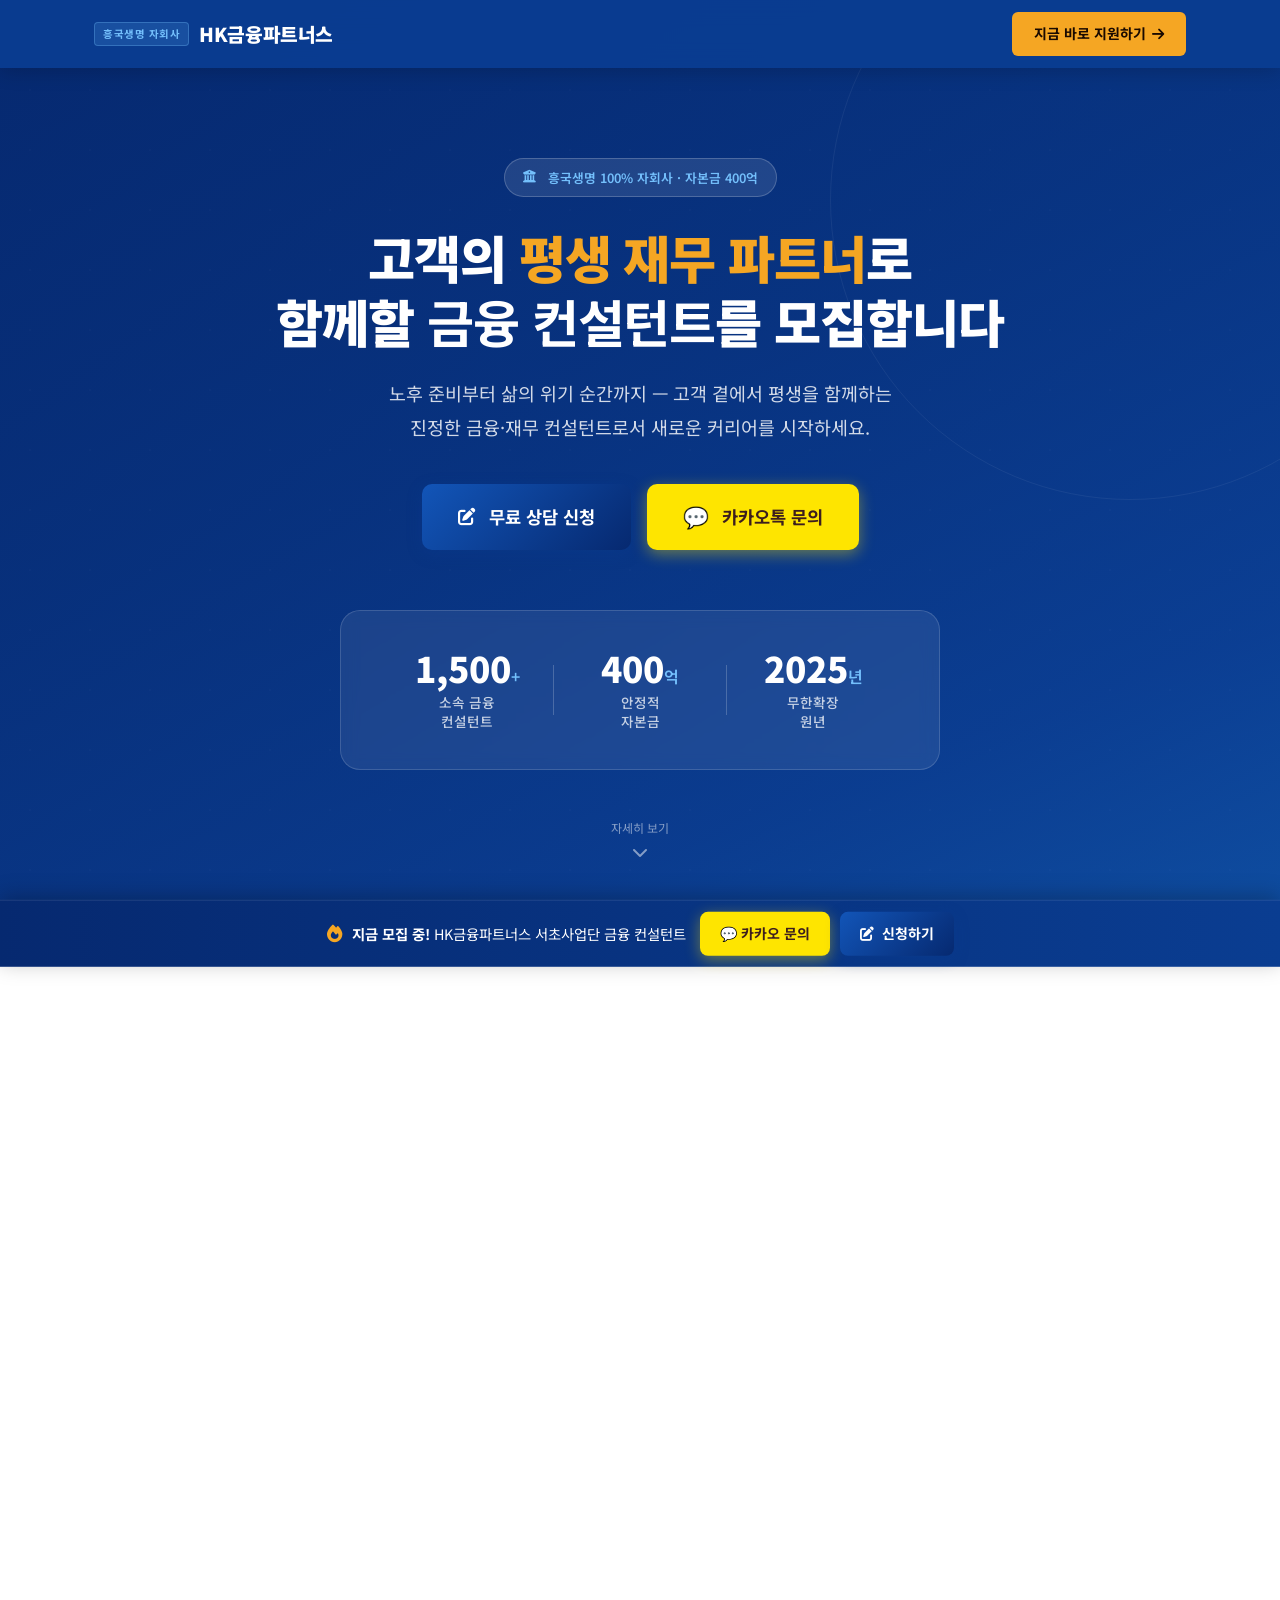
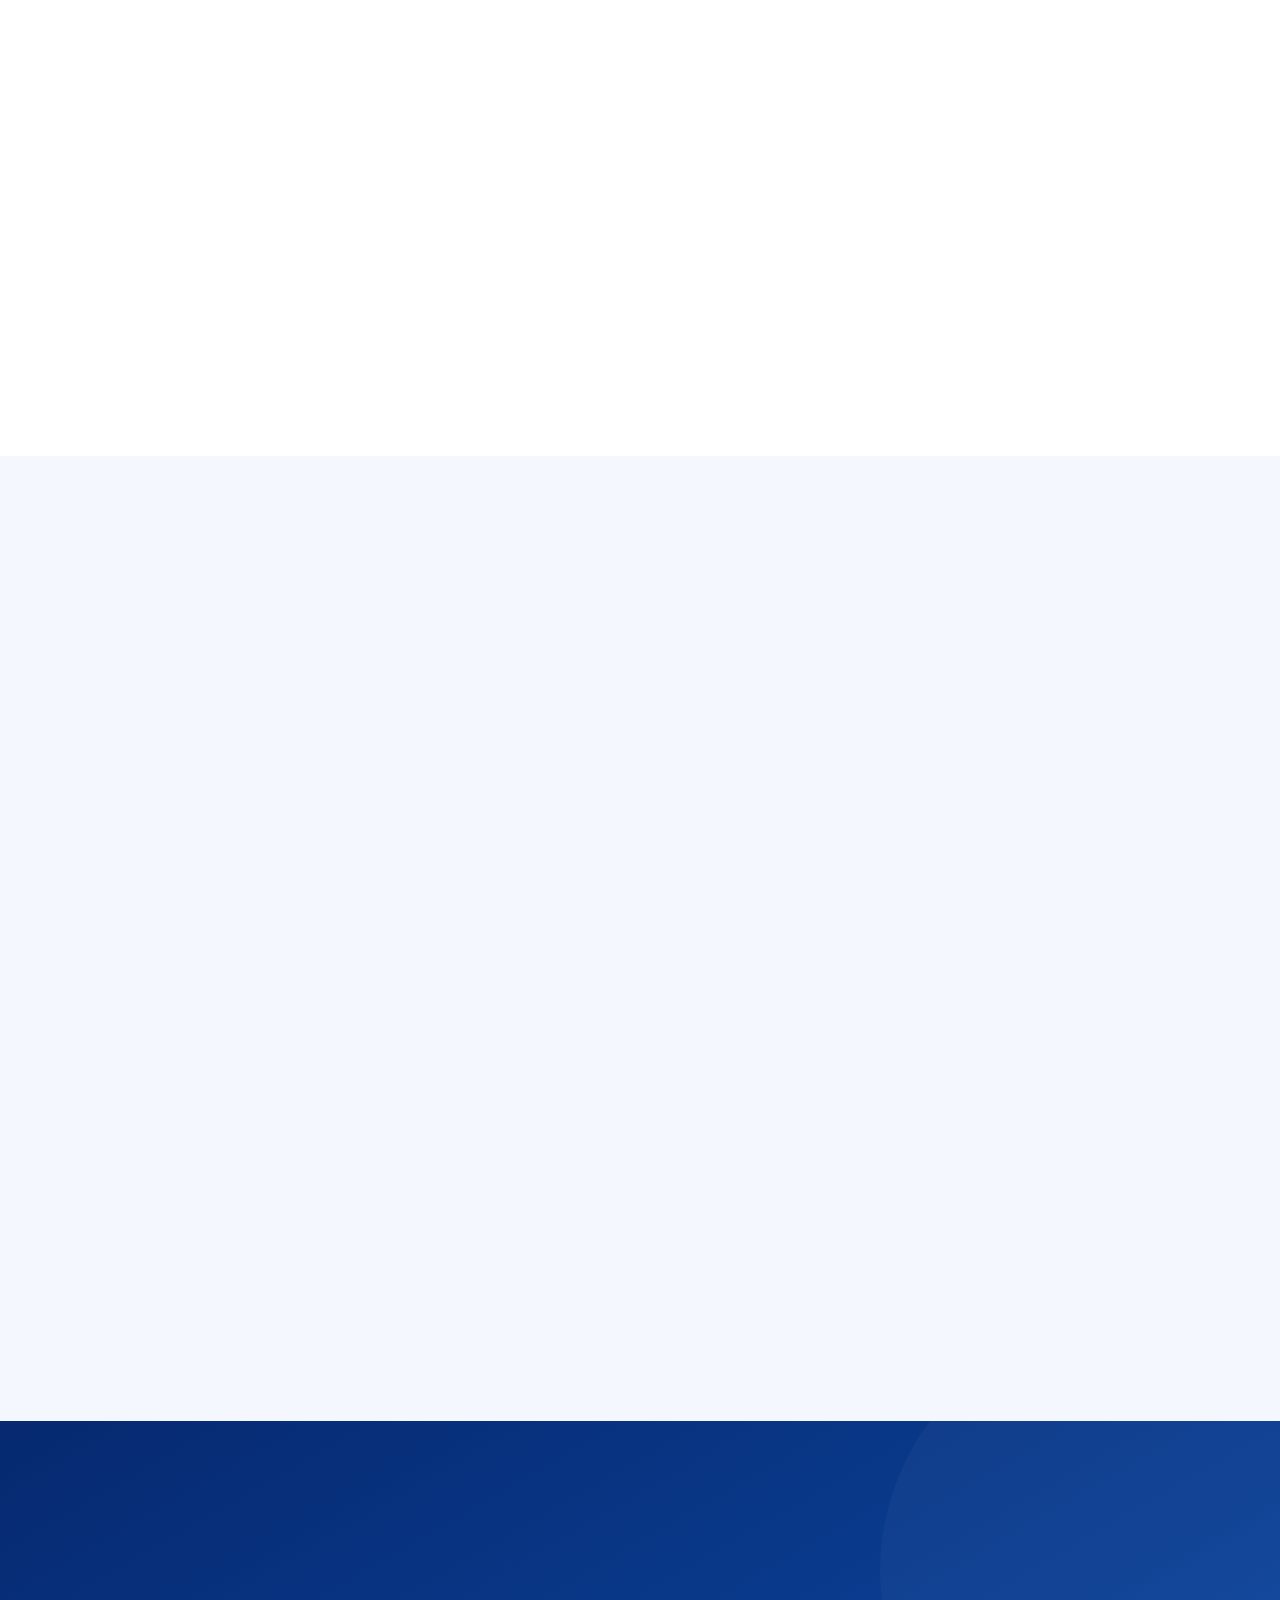
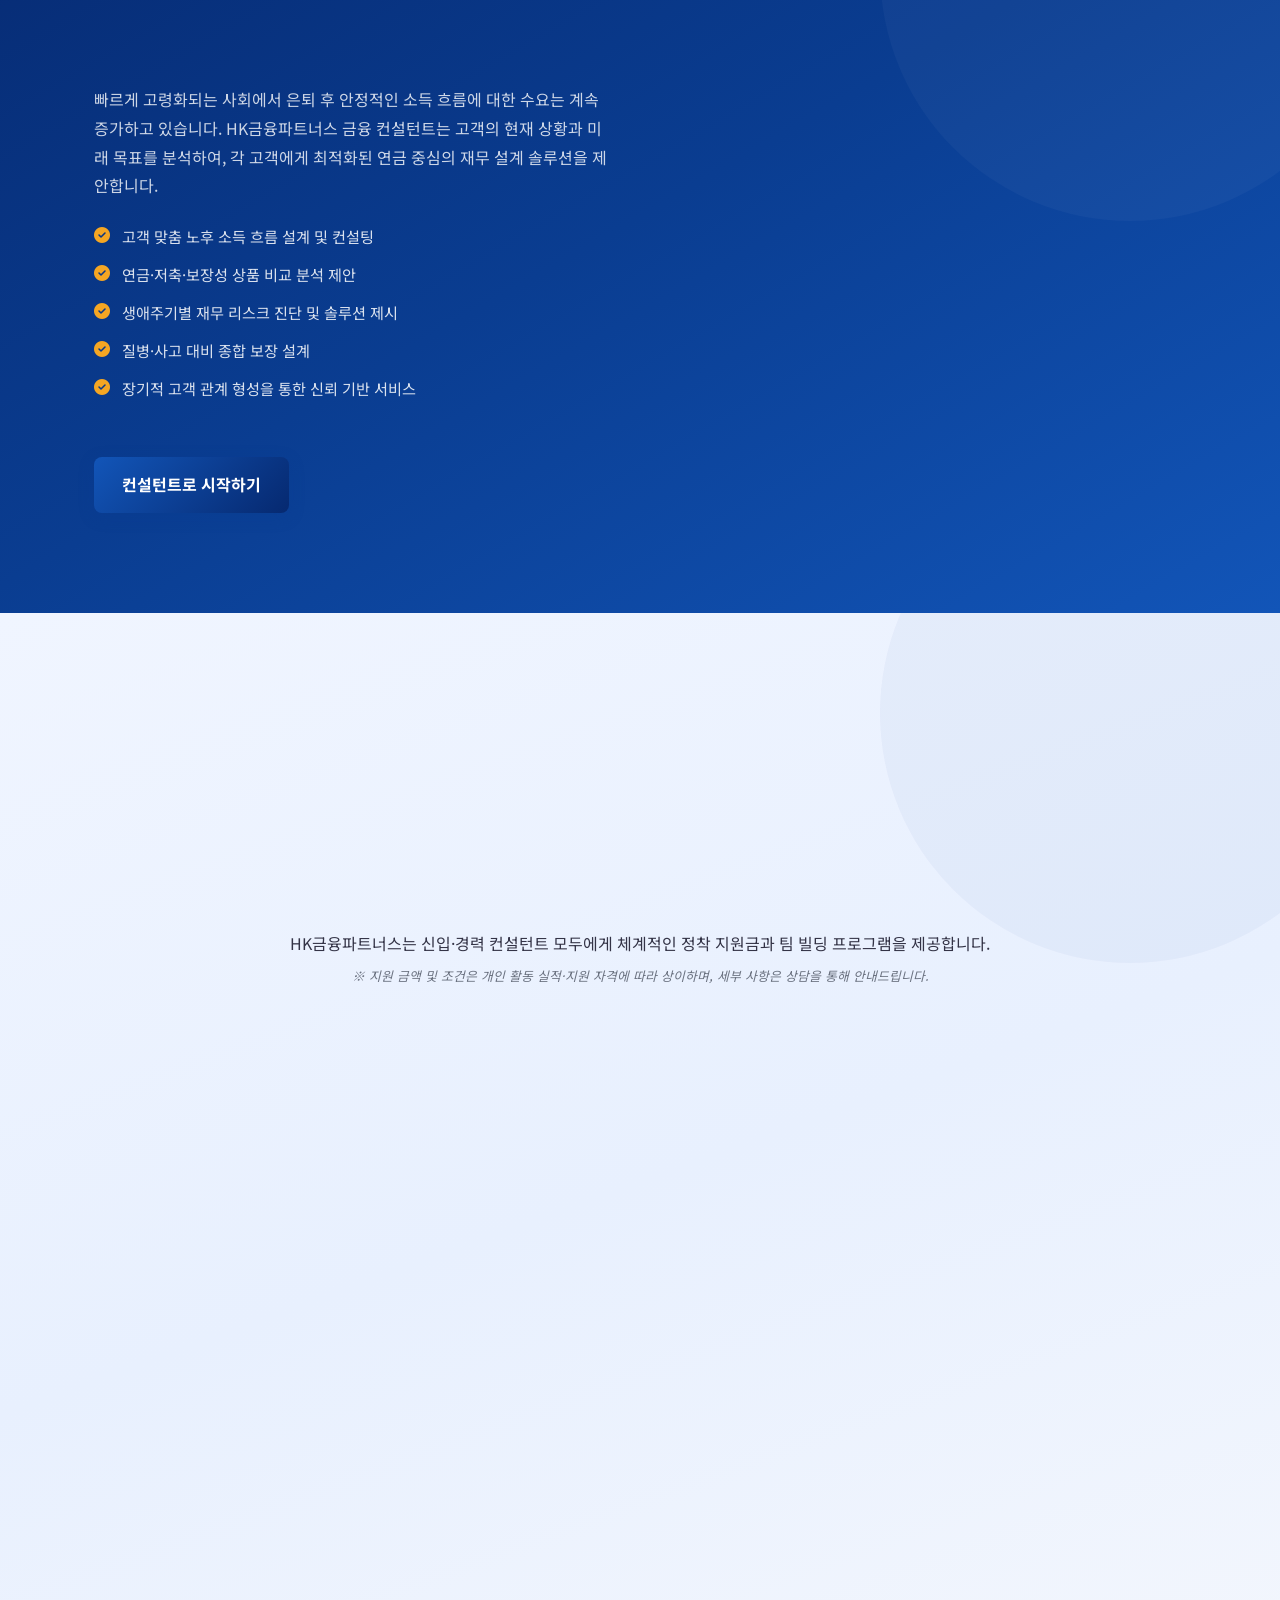
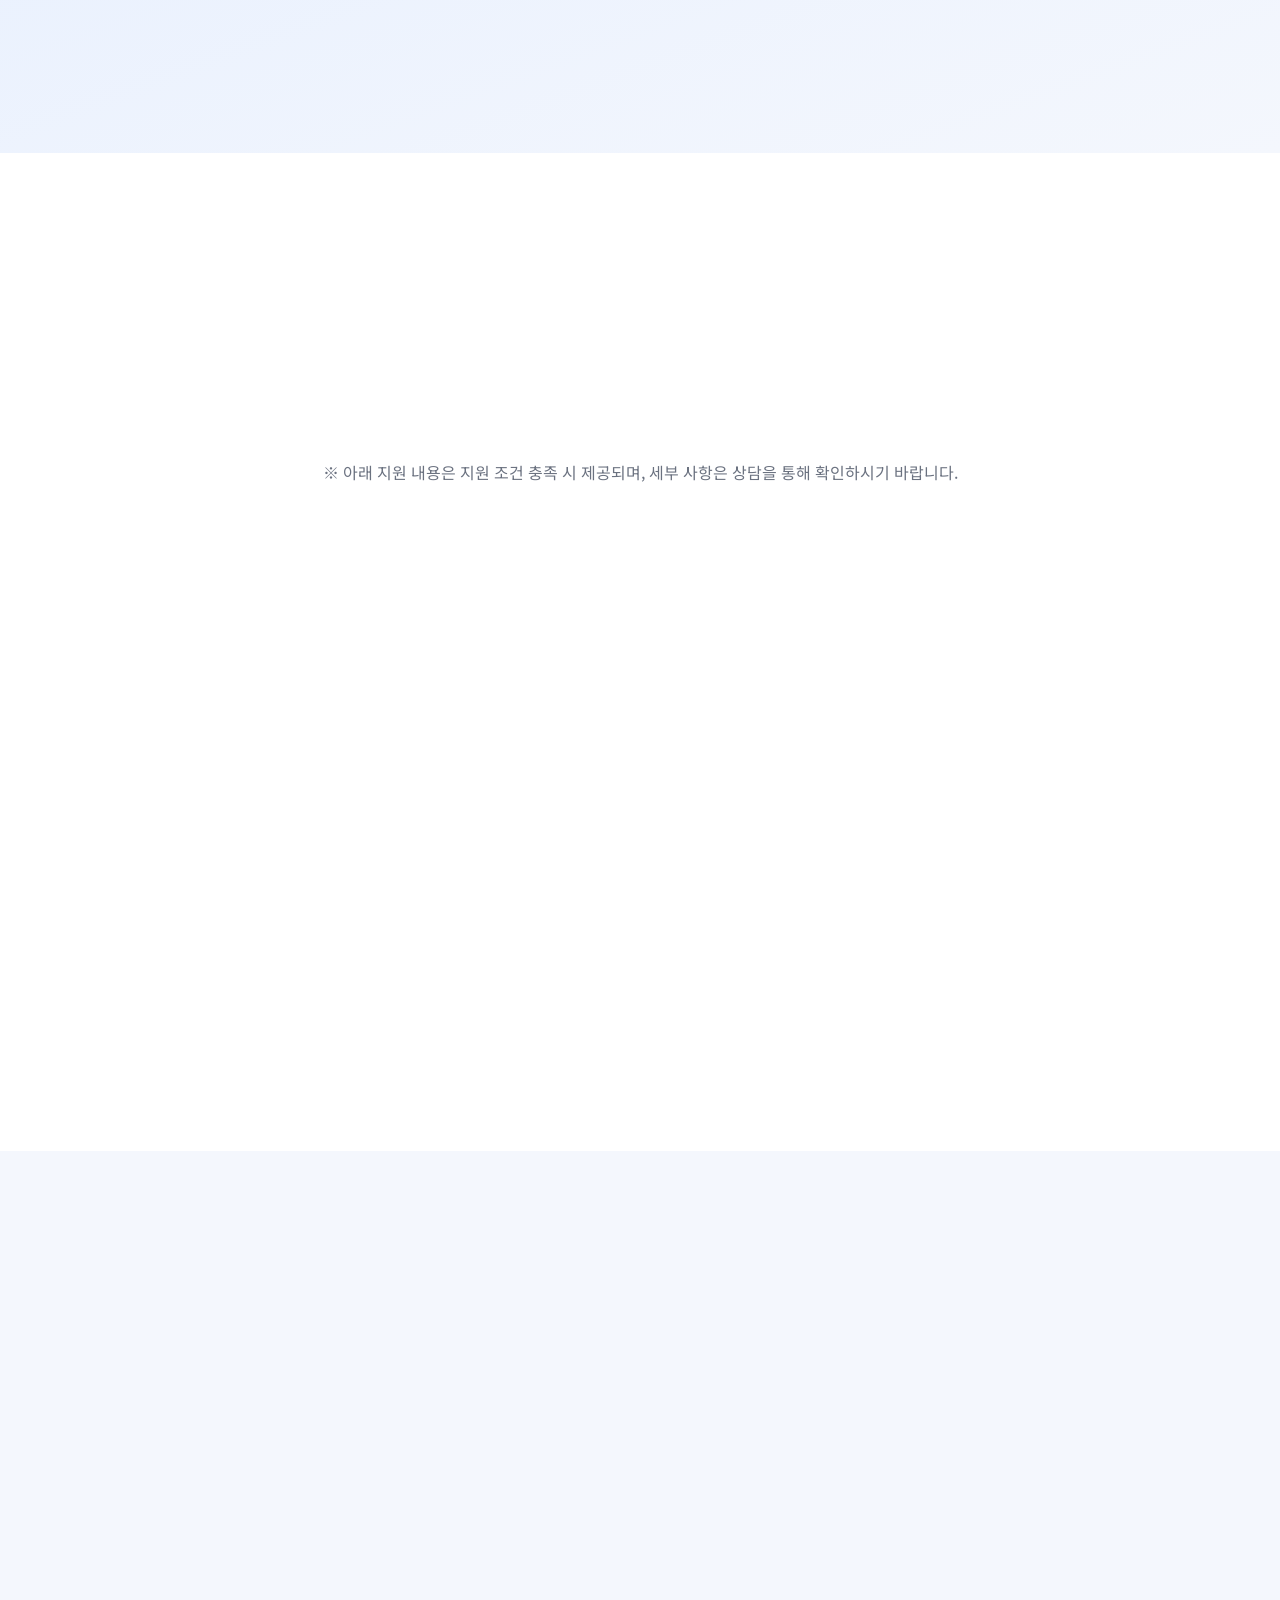
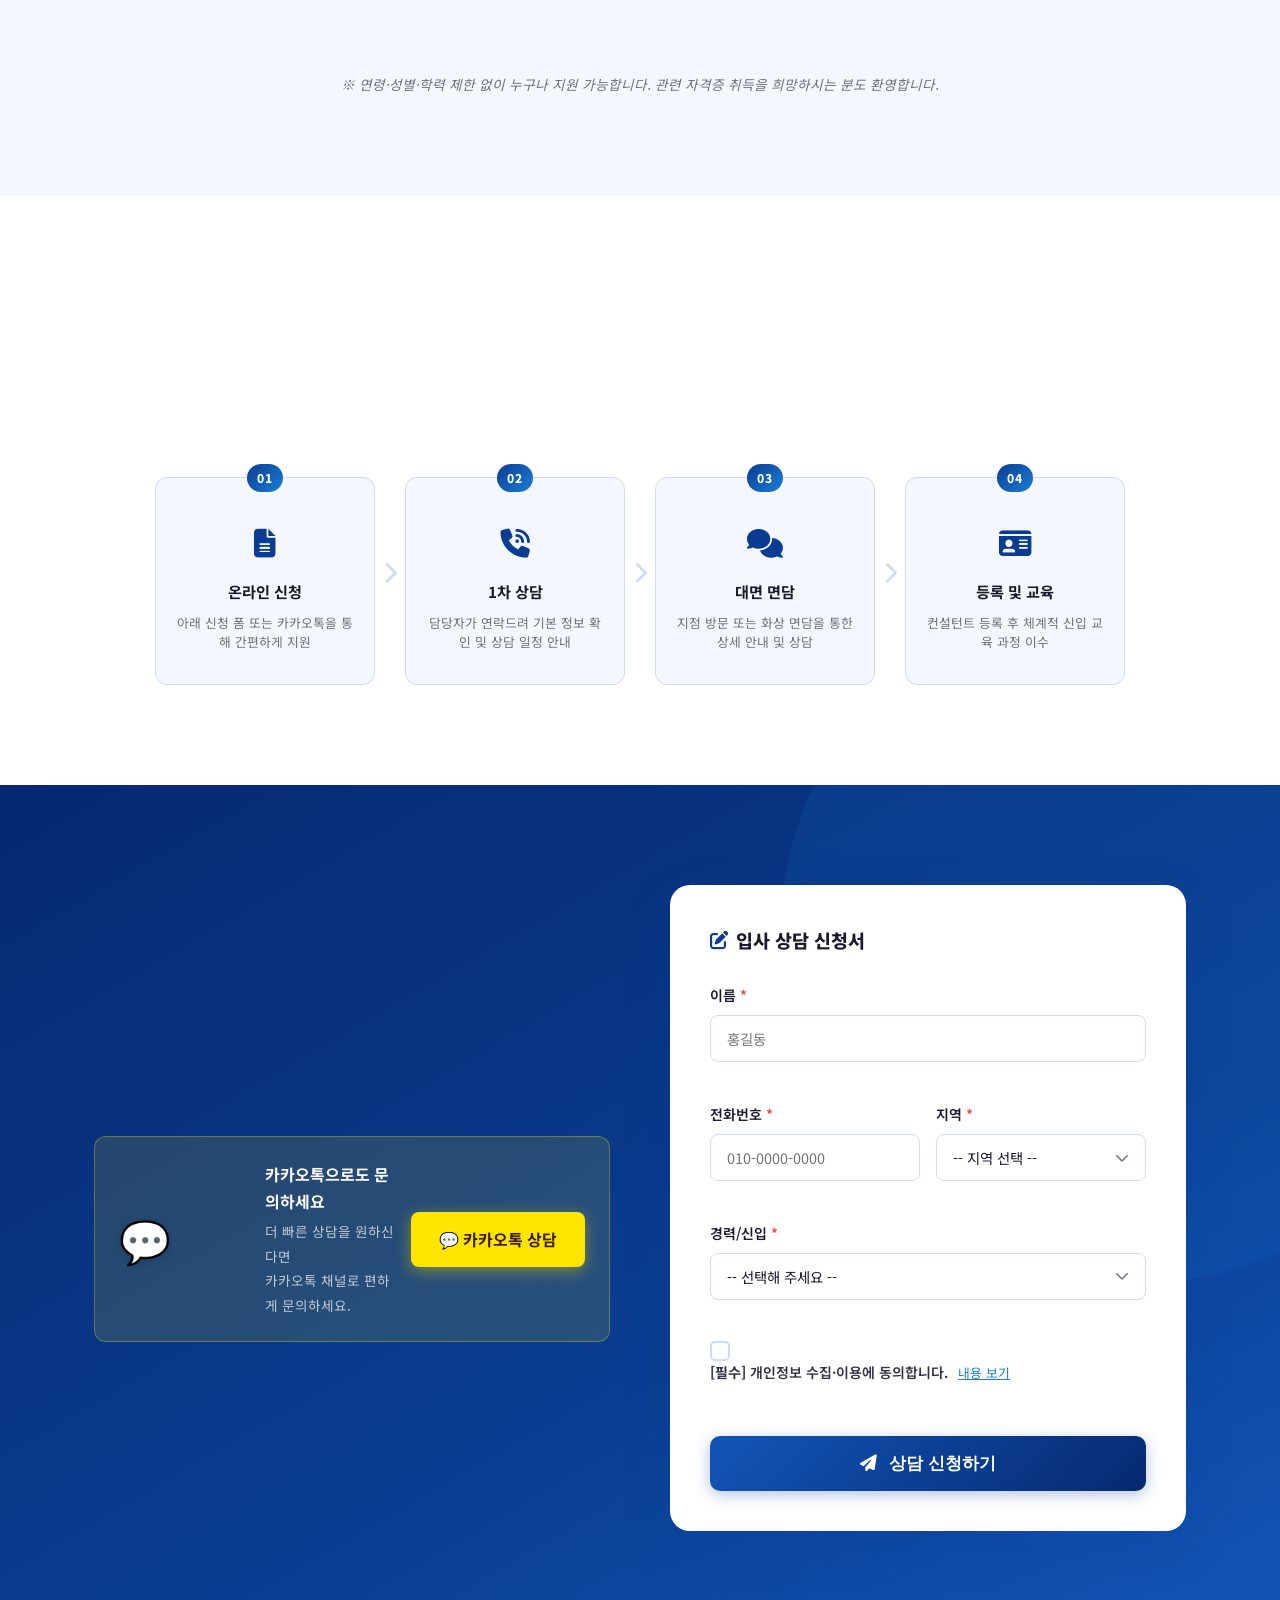
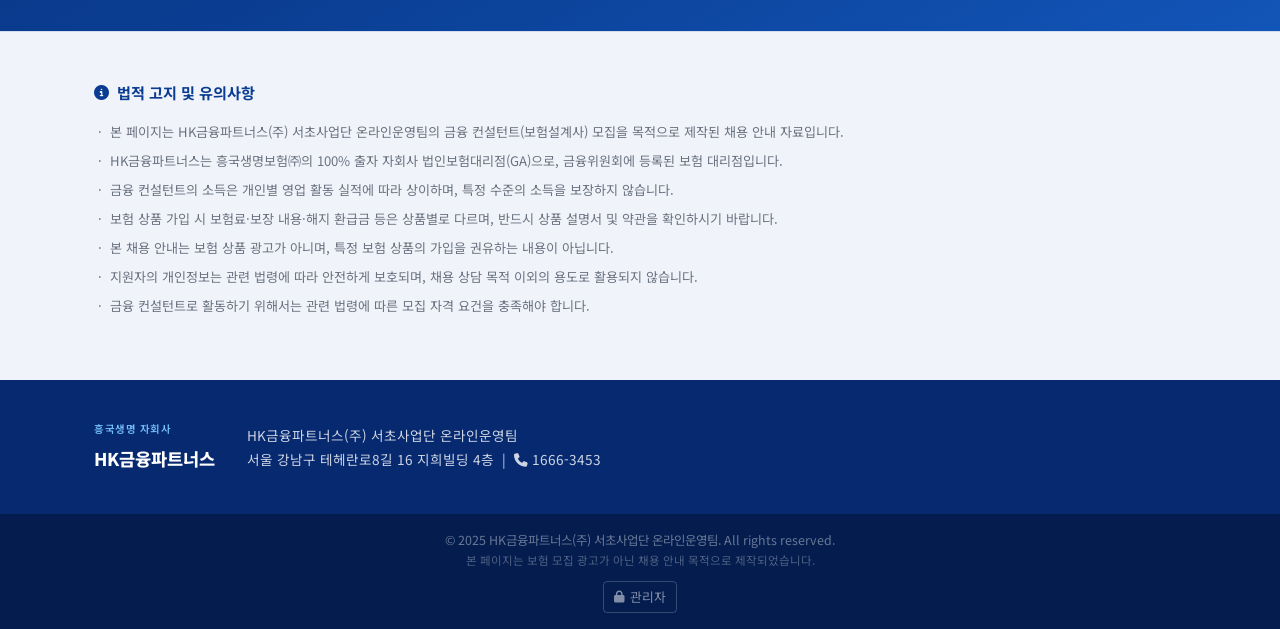
==== commit 98d929d6: "index.html" ====
--- a/index.html
+++ b/index.html
@@ -5,181 +5,558 @@
     <meta name="viewport" content="width=device-width, initial-scale=1.0">
     <title>HK금융파트너스 금융 컨설턴트 모집 | 흥국생명 자회사</title>
     <meta name="description" content="흥국생명 100% 자회사 HK금융파트너스가 고객의 평생 재무 파트너로 함께할 금융 컨설턴트를 모집합니다.">
+    <!-- 캐시 방지 -->
+    <meta http-equiv="Cache-Control" content="no-cache, no-store, must-revalidate">
+    <meta http-equiv="Pragma" content="no-cache">
+    <meta http-equiv="Expires" content="0">
+    <!-- Google Fonts -->
     <link href="https://fonts.googleapis.com/css2?family=Noto+Sans+KR:wght@300;400;500;600;700;900&display=swap" rel="stylesheet">
+    <!-- Font Awesome -->
     <link rel="stylesheet" href="https://cdn.jsdelivr.net/npm/@fortawesome/fontawesome-free@6.4.0/css/all.min.css">
-    <link rel="stylesheet" href="css/style.css">
-    <style>
-    @media (max-width: 768px) {
-        #bottomApplyBar .bottom-apply-inner {
-            display: flex !important;
-            flex-direction: row !important;
-            flex-wrap: nowrap !important;
-            justify-content: center !important;
-            align-items: center !important;
-            padding: 10px 12px !important;
-            gap: 0 !important;
-            width: 100% !important;
-            box-sizing: border-box !important;
-        }
-        #bottomApplyBar .bottom-apply-text { display: none !important; }
-        #bottomApplyBar .bottom-apply-btns {
-            display: flex !important;
-            flex-direction: row !important;
-            flex-wrap: nowrap !important;
-            justify-content: center !important;
-            align-items: center !important;
-            gap: 10px !important;
-            width: 100% !important;
-            max-width: 340px !important;
-            margin: 0 auto !important;
-        }
-        #bottomApplyBar .bottom-apply-btns .btn {
-            flex: 1 1 0 !important;
-            min-width: 0 !important;
-            max-width: 160px !important;
-            display: flex !important;
-            justify-content: center !important;
-            align-items: center !important;
-            text-align: center !important;
-            white-space: nowrap !important;
-            font-size: 0.92rem !important;
-            padding: 11px 8px !important;
-        }
-        .hero-stats {
-            display: flex !important;
-            flex-wrap: wrap !important;
-            justify-content: center !important;
-            align-items: stretch !important;
-            padding: 16px 8px !important;
-            gap: 0 !important;
-            max-width: 100% !important;
-        }
-        .stat-divider { display: none !important; }
-        .stat-item {
-            display: flex !important;
-            flex-direction: column !important;
-            align-items: center !important;
-            justify-content: center !important;
-            flex: 1 1 30% !important;
-            min-width: 85px !important;
-            padding: 10px 6px !important;
-            text-align: center !important;
-        }
-        .stat-num {
-            display: block !important;
-            width: 100% !important;
-            text-align: center !important;
-            font-size: 1.8rem !important;
-            font-weight: 900 !important;
-            line-height: 1.15 !important;
-            color: #ffffff !important;
-        }
-        .stat-num small { font-size: 1rem !important; font-weight: 700 !important; }
-        .stat-label {
-            display: block !important;
-            width: 100% !important;
-            text-align: center !important;
-            font-size: 0.85rem !important;
-            word-break: keep-all !important;
-            white-space: normal !important;
-            line-height: 1.4 !important;
-            margin-top: 4px !important;
-            color: rgba(255,255,255,0.85) !important;
-        }
-        .company-card, .risk-card, .benefit-item, .target-card, .settle-card, .process-step { text-align: center !important; }
-        .company-card-icon { display: flex !important; align-items: center !important; justify-content: center !important; margin-left: auto !important; margin-right: auto !important; margin-bottom: 16px !important; }
-        .risk-icon { display: flex !important; align-items: center !important; justify-content: center !important; margin-left: auto !important; margin-right: auto !important; margin-bottom: 14px !important; }
-        .benefit-icon { display: flex !important; align-items: center !important; justify-content: center !important; margin-left: auto !important; margin-right: auto !important; margin-bottom: 14px !important; }
-        .target-card i { display: block !important; text-align: center !important; margin-left: auto !important; margin-right: auto !important; margin-bottom: 12px !important; }
-        .settle-card-icon { display: block !important; text-align: center !important; margin-left: auto !important; margin-right: auto !important; margin-bottom: 12px !important; }
-        .step-icon { display: flex !important; align-items: center !important; justify-content: center !important; margin-left: auto !important; margin-right: auto !important; }
-        #floatCta { display: none !important; }
-    }
-    @media (max-width: 480px) {
-        .stat-num { font-size: 1.65rem !important; }
-        .stat-label { font-size: 0.82rem !important; }
-    }
+    <!-- ★★★ 모든 CSS 내장 (외부 파일 없음) ★★★ -->
+    <style id="all-styles-v20250322">
+/* =====================================================
+   HK금융파트너스 - 전체 CSS (inline)
+   ===================================================== */
+*,*::before,*::after{box-sizing:border-box;margin:0;padding:0}
+:root{
+  --primary:#0A3D91;--primary-dark:#062970;--primary-mid:#1255B8;--primary-light:#E8EFFC;
+  --accent:#1C7ED6;--accent-light:#74C0FC;--gold:#F5A623;
+  --kakao:#FEE500;--kakao-text:#3C1E1E;
+  --text-dark:#1A1A2E;--text-body:#333346;--text-muted:#6B7280;
+  --bg-light:#F4F7FD;--bg-white:#FFFFFF;--border:#D1DCEF;
+  --shadow-sm:0 2px 8px rgba(10,61,145,.08);--shadow-md:0 6px 24px rgba(10,61,145,.14);--shadow-lg:0 16px 48px rgba(10,61,145,.18);
+  --radius:12px;--radius-lg:20px;--transition:all .3s ease;
+}
+html{scroll-behavior:smooth;font-size:16px}
+@media(max-width:768px){html{font-size:19px}}
+@media(max-width:480px){html{font-size:18px}}
+@media(max-width:360px){html{font-size:17px}}
+body{font-family:'Noto Sans KR',sans-serif;color:var(--text-body);background:#fff;line-height:1.7;-webkit-font-smoothing:antialiased}
+a{text-decoration:none;color:inherit}
+img{max-width:100%;display:block}
+.container{max-width:1140px;margin:0 auto;padding:0 24px}
+.section-label{display:inline-block;font-size:.85rem;font-weight:700;letter-spacing:.1em;text-transform:uppercase;color:var(--accent);background:var(--primary-light);border:1px solid var(--border);border-radius:100px;padding:4px 14px;margin-bottom:16px}
+.section-label.light{color:#fff;background:rgba(255,255,255,.18);border-color:rgba(255,255,255,.35)}
+.section-title{font-size:clamp(1.55rem,4vw,2.2rem);font-weight:800;line-height:1.35;color:var(--text-dark);margin-bottom:20px}
+.section-title em{color:var(--accent);font-style:normal}
+.section-title.light{color:#fff}
+.section-title.light em{color:var(--accent-light)}
+.section-sub{color:var(--text-muted);font-size:1rem;margin-top:-10px;margin-bottom:40px}
+.section-desc{font-size:1rem;color:var(--text-body);line-height:1.8;margin-bottom:48px}
+.note-small{display:block;font-size:.8rem;color:var(--text-muted);margin-top:6px;font-style:italic}
+.mt-4{margin-top:24px}
+/* Buttons */
+.btn{display:inline-flex;align-items:center;gap:8px;padding:14px 28px;border-radius:8px;font-size:1rem;font-weight:700;cursor:pointer;border:none;transition:var(--transition);text-decoration:none}
+.btn-primary{background:linear-gradient(135deg,var(--primary-mid),var(--primary-dark));color:#fff;box-shadow:0 4px 15px rgba(10,61,145,.3)}
+.btn-primary:hover{transform:translateY(-2px);box-shadow:0 8px 25px rgba(10,61,145,.4)}
+.btn-kakao{background:var(--kakao);color:var(--kakao-text);box-shadow:0 4px 15px rgba(254,229,0,.4)}
+.btn-kakao:hover{background:#FFD700;transform:translateY(-2px)}
+.btn-lg{padding:18px 36px;font-size:1.1rem;border-radius:10px}
+.btn-sm{padding:10px 20px;font-size:.875rem}
+/* Header */
+.site-header{position:fixed;top:0;left:0;right:0;z-index:1000;background:rgba(10,61,145,.96);backdrop-filter:blur(12px);-webkit-backdrop-filter:blur(12px);box-shadow:0 2px 20px rgba(0,0,0,.2)}
+.header-inner{display:flex;align-items:center;justify-content:space-between;height:68px}
+.logo-wrap{display:flex;align-items:center;gap:10px}
+.logo-badge{font-size:.65rem;font-weight:700;color:var(--accent-light);background:rgba(116,192,252,.15);border:1px solid rgba(116,192,252,.3);border-radius:4px;padding:2px 8px;letter-spacing:.05em}
+.logo-title{font-size:1.2rem;font-weight:900;color:#fff;letter-spacing:-.02em}
+.header-cta{background:var(--gold);color:#1a0a00;font-size:.875rem;font-weight:700;padding:10px 22px;border-radius:6px;display:flex;align-items:center;gap:6px;transition:var(--transition)}
+.header-cta:hover{background:#E5980B;transform:translateY(-1px)}
+/* Hero */
+.hero{position:relative;min-height:100vh;display:flex;align-items:center;background:linear-gradient(160deg,#062970 0%,#0A3D91 45%,#1255B8 80%,#1C7ED6 100%);overflow:hidden;padding-top:68px}
+.hero::before{content:'';position:absolute;inset:0;background:linear-gradient(135deg,rgba(6,41,112,.85) 0%,rgba(10,61,145,.7) 40%,rgba(28,126,214,.6) 100%);background-size:300% 300%;animation:gradientShift 8s ease-in-out infinite;pointer-events:none}
+.hero::after{content:'';position:absolute;width:600px;height:600px;border-radius:50%;border:1px solid rgba(255,255,255,.06);top:-100px;right:-150px}
+.hero-bg-overlay{position:absolute;inset:0;background:url("data:image/svg+xml,%3Csvg width='60' height='60' viewBox='0 0 60 60' xmlns='http://www.w3.org/2000/svg'%3E%3Cg fill='none' fill-rule='evenodd'%3E%3Cg fill='%23ffffff' fill-opacity='0.02'%3E%3Ccircle cx='30' cy='30' r='1'/%3E%3C/g%3E%3C/g%3E%3C/svg%3E")}
+.hero-content{position:relative;z-index:2;padding:80px 24px 120px;text-align:center}
+.hero-badge{display:inline-flex;align-items:center;gap:8px;font-size:.8rem;font-weight:600;color:var(--accent-light);background:rgba(255,255,255,.1);border:1px solid rgba(255,255,255,.2);border-radius:100px;padding:8px 18px;margin-bottom:28px}
+.hero-title{font-size:clamp(2rem,5vw,3.2rem);font-weight:900;color:#fff;line-height:1.25;letter-spacing:-.02em;margin-bottom:24px}
+.hero-title em{color:var(--gold);font-style:normal}
+.hero-title strong{color:#fff}
+.hero-sub{font-size:clamp(.95rem,2vw,1.15rem);color:rgba(255,255,255,.82);margin-bottom:40px;line-height:1.8}
+.hero-btns{display:flex;flex-wrap:wrap;gap:16px;justify-content:center;margin-bottom:60px}
+.hero-stats{display:flex;align-items:center;justify-content:center;gap:0;background:rgba(255,255,255,.08);border:1px solid rgba(255,255,255,.15);border-radius:var(--radius-lg);padding:28px 40px;backdrop-filter:blur(8px);max-width:600px;margin:0 auto;flex-wrap:wrap}
+.stat-item{display:flex;flex-direction:column;align-items:center;flex:1;min-width:100px;padding:10px 16px;text-align:center}
+.stat-num{font-size:2.2rem;font-weight:900;color:#fff;line-height:1.1;text-align:center;display:block}
+.stat-num small{font-size:1rem;font-weight:600;color:var(--accent-light)}
+.stat-label{font-size:.85rem;color:rgba(255,255,255,.75);font-weight:500;margin-top:6px;text-align:center;word-break:keep-all;line-height:1.4;display:block}
+.stat-divider{width:1px;height:50px;background:rgba(255,255,255,.2)}
+.hero-scroll-hint{position:absolute;bottom:40px;left:50%;transform:translateX(-50%);display:flex;flex-direction:column;align-items:center;gap:6px;color:rgba(255,255,255,.5);font-size:.75rem;animation:bounce 2s infinite}
+.hero-scroll-hint i{font-size:1rem}
+@keyframes bounce{0%,100%{transform:translateX(-50%) translateY(0)}50%{transform:translateX(-50%) translateY(8px)}}
+/* Article */
+.article-section{padding:100px 0;background:#fff}
+.article-body{max-width:820px;margin:0 auto;font-size:1.05rem;line-height:1.9;color:var(--text-body)}
+.article-body p{margin-bottom:20px}
+.article-body strong{color:var(--primary)}
+.article-lead{border-left:4px solid var(--primary);padding-left:24px;margin-bottom:40px;font-size:1.1rem;color:var(--text-dark)}
+.risk-cards{display:grid;grid-template-columns:repeat(3,1fr);gap:20px;margin:40px 0}
+.risk-card{background:var(--bg-light);border-radius:var(--radius);padding:28px 22px;border:1px solid var(--border);text-align:center;transition:var(--transition)}
+.risk-card:hover{border-color:var(--primary-light);box-shadow:var(--shadow-md);transform:translateY(-4px)}
+.risk-icon{width:56px;height:56px;background:linear-gradient(135deg,var(--primary-mid),var(--accent));border-radius:14px;display:flex;align-items:center;justify-content:center;margin:0 auto 16px;font-size:1.4rem;color:#fff}
+.risk-card h4{font-size:1rem;font-weight:700;color:var(--text-dark);margin-bottom:10px}
+.risk-card p{font-size:.88rem;color:var(--text-muted);line-height:1.6;margin:0}
+.article-quote{background:linear-gradient(135deg,var(--primary-light),#EEF4FF);border-left:5px solid var(--primary);border-radius:0 var(--radius) var(--radius) 0;padding:24px 28px;font-size:1.05rem;font-style:italic;color:var(--primary-dark);font-weight:600;margin:32px 0;position:relative}
+.article-quote::before{content:'\201C';font-size:3rem;color:var(--primary-mid);opacity:.3;position:absolute;top:8px;left:14px;line-height:1;font-style:normal}
+/* Company */
+.company-section{padding:100px 0;background:var(--bg-light);text-align:center}
+.company-section .section-title{margin-bottom:60px}
+.company-grid{display:grid;grid-template-columns:repeat(3,1fr);gap:24px}
+.company-card{background:#fff;border-radius:var(--radius-lg);padding:36px 28px;border:1px solid var(--border);text-align:center;transition:var(--transition);position:relative;overflow:hidden}
+.company-card::before{content:'';position:absolute;top:0;left:0;right:0;height:4px;background:linear-gradient(90deg,var(--primary),var(--accent));opacity:0;transition:var(--transition)}
+.company-card:hover{transform:translateY(-6px);box-shadow:var(--shadow-lg);border-color:rgba(10,61,145,.2)}
+.company-card:hover::before{opacity:1}
+.company-card-icon{width:60px;height:60px;background:linear-gradient(135deg,var(--primary-light),#D8E8FF);border-radius:14px;display:flex;align-items:center;justify-content:center;font-size:1.5rem;color:var(--primary);margin:0 auto 20px}
+.company-card h3{font-size:1.05rem;font-weight:700;color:var(--text-dark);margin-bottom:10px}
+.company-card p{font-size:.9rem;color:var(--text-muted);line-height:1.7}
+/* Role */
+.role-section{padding:100px 0;background:linear-gradient(150deg,var(--primary-dark) 0%,var(--primary) 50%,var(--primary-mid) 100%);position:relative;overflow:hidden}
+.role-section::before{content:'';position:absolute;width:500px;height:500px;border-radius:50%;background:rgba(255,255,255,.03);top:-100px;right:-100px}
+.role-inner{display:grid;grid-template-columns:1fr 1fr;gap:60px;align-items:center;position:relative;z-index:2}
+.role-text p{color:rgba(255,255,255,.8);margin-bottom:24px;font-size:1rem;line-height:1.8}
+.role-list{list-style:none;margin:20px 0 32px;display:flex;flex-direction:column;gap:12px}
+.role-list li{display:flex;align-items:flex-start;gap:12px;color:rgba(255,255,255,.85);font-size:.95rem}
+.role-list li i{color:var(--gold);font-size:1rem;margin-top:3px;flex-shrink:0}
+.role-card-wrap{display:grid;grid-template-columns:1fr 1fr;gap:18px}
+.role-icon-card{background:rgba(255,255,255,.1);border:1px solid rgba(255,255,255,.18);border-radius:var(--radius-lg);padding:28px 20px;text-align:center;display:flex;flex-direction:column;align-items:center;gap:14px;transition:var(--transition);backdrop-filter:blur(8px)}
+.role-icon-card:hover{background:rgba(255,255,255,.18);transform:translateY(-4px)}
+.role-icon-card i{font-size:2rem;color:var(--gold)}
+.role-icon-card span{font-size:.88rem;color:rgba(255,255,255,.85);font-weight:600;line-height:1.4;text-align:center}
+/* Settlement */
+.settlement-section{padding:100px 0;background:linear-gradient(160deg,#F0F5FF 0%,#E8F0FE 50%,#F4F7FD 100%);text-align:center;position:relative;overflow:hidden}
+.settlement-section::before{content:'';position:absolute;width:500px;height:500px;border-radius:50%;background:rgba(10,61,145,.04);top:-150px;right:-100px}
+.settlement-grid{display:grid;grid-template-columns:repeat(3,1fr);gap:24px;margin-bottom:36px}
+.settle-card{background:#fff;border-radius:var(--radius-lg);padding:36px 28px 28px;text-align:center;position:relative;border:2px solid transparent;transition:var(--transition);box-shadow:var(--shadow-sm);overflow:hidden}
+.settle-card::before{content:'';position:absolute;top:0;left:0;right:0;height:5px}
+.settle-card--primary::before{background:linear-gradient(90deg,var(--gold),#FFBB33)}
+.settle-card--team::before{background:linear-gradient(90deg,var(--primary),var(--accent))}
+.settle-card--fee::before{background:linear-gradient(90deg,#10B981,#34D399)}
+.settle-card--primary{border-color:rgba(245,166,35,.25)}
+.settle-card--team{border-color:rgba(10,61,145,.18)}
+.settle-card--fee{border-color:rgba(16,185,129,.2)}
+.settle-card:hover{transform:translateY(-6px);box-shadow:var(--shadow-lg)}
+.settle-card-badge{display:inline-block;font-size:.68rem;font-weight:700;letter-spacing:.07em;text-transform:uppercase;border-radius:100px;padding:3px 12px;margin-bottom:16px}
+.settle-card--primary .settle-card-badge{background:rgba(245,166,35,.15);color:#B27800}
+.settle-card--team .settle-card-badge{background:var(--primary-light);color:var(--primary)}
+.settle-card--fee .settle-card-badge{background:#ECFDF5;color:#065F46}
+.settle-card-icon{font-size:2.4rem;margin:0 auto 14px;display:block;text-align:center;filter:drop-shadow(0 2px 6px rgba(0,0,0,.12))}
+.settle-card h3{font-size:1.08rem;font-weight:800;color:var(--text-dark);margin-bottom:10px;line-height:1.35}
+.settle-card p{font-size:.875rem;color:var(--text-muted);line-height:1.7;margin-bottom:18px}
+.settle-list{list-style:none;display:flex;flex-direction:column;gap:9px;margin-bottom:18px}
+.settle-list li{display:flex;align-items:flex-start;gap:9px;font-size:.85rem;color:var(--text-body);line-height:1.5}
+.settle-dot{width:7px;height:7px;border-radius:50%;flex-shrink:0;margin-top:5px}
+.settle-card--primary .settle-dot{background:var(--gold)}
+.settle-card--team .settle-dot{background:var(--primary)}
+.settle-card--fee .settle-dot{background:#10B981}
+.settle-card-note{font-size:.73rem;color:#9CA3AF;font-style:italic;border-top:1px solid var(--border);padding-top:10px;margin-top:4px}
+.settle-cta-banner{background:linear-gradient(135deg,var(--primary-dark) 0%,var(--primary) 60%,var(--accent) 100%);border-radius:var(--radius-lg);padding:28px 36px;display:flex;align-items:center;justify-content:space-between;gap:20px;flex-wrap:wrap;position:relative;overflow:hidden}
+.settle-cta-banner::after{content:'';position:absolute;width:200px;height:200px;border-radius:50%;background:rgba(255,255,255,.05);right:-50px;top:-60px}
+.settle-cta-text{color:rgba(255,255,255,.92);font-size:.95rem;line-height:1.6}
+.settle-cta-text strong{color:var(--gold);font-size:1.05rem}
+.settle-cta-btns{display:flex;gap:12px;flex-shrink:0;position:relative;z-index:2}
+.kakao-bubble-icon{font-size:1.3rem;line-height:1}
+.kakao-char-icon{font-size:2.6rem;flex-shrink:0;filter:drop-shadow(0 2px 4px rgba(0,0,0,.15))}
+/* Benefits */
+.benefits-section{padding:100px 0;background:#fff;text-align:center}
+.benefits-grid{display:grid;grid-template-columns:repeat(3,1fr);gap:24px;margin-top:48px}
+.benefit-item{background:var(--bg-light);border-radius:var(--radius);padding:32px 24px;border:1px solid var(--border);text-align:center;transition:var(--transition)}
+.benefit-item:hover{border-color:var(--primary-light);box-shadow:var(--shadow-md);transform:translateY(-4px);background:#fff}
+.benefit-icon{width:64px;height:64px;background:linear-gradient(135deg,var(--primary),var(--accent));border-radius:16px;display:flex;align-items:center;justify-content:center;font-size:1.5rem;color:#fff;margin:0 auto 18px}
+.benefit-item h4{font-size:1rem;font-weight:700;color:var(--text-dark);margin-bottom:10px}
+.benefit-item p{font-size:.875rem;color:var(--text-muted);line-height:1.7}
+.benefit-note{display:block;font-size:.78rem;color:#9CA3AF;margin-top:6px;font-style:italic}
+/* Target */
+.target-section{padding:100px 0;background:var(--bg-light);text-align:center}
+.target-grid{display:grid;grid-template-columns:repeat(4,1fr);gap:20px;margin:48px 0 32px}
+.target-card{background:#fff;border-radius:var(--radius);padding:32px 20px;border:1px solid var(--border);transition:var(--transition);text-align:center}
+.target-card:hover{border-color:var(--primary);box-shadow:var(--shadow-md);transform:translateY(-4px)}
+.target-card i{font-size:2.2rem;color:var(--primary);margin-bottom:16px;display:block;text-align:center}
+.target-card h4{font-size:1rem;font-weight:700;color:var(--text-dark);margin-bottom:10px}
+.target-card p{font-size:.875rem;color:var(--text-muted);line-height:1.6}
+.target-note{font-size:.85rem;color:var(--text-muted);font-style:italic}
+/* Process */
+.process-section{padding:100px 0;background:#fff;text-align:center}
+.process-steps{display:flex;align-items:center;justify-content:center;gap:0;margin-top:60px;flex-wrap:wrap}
+.process-step{flex:1;min-width:180px;max-width:220px;padding:32px 20px;background:var(--bg-light);border-radius:var(--radius);border:1px solid var(--border);position:relative;text-align:center;transition:var(--transition)}
+.process-step:hover{background:var(--primary-light);border-color:var(--primary);transform:translateY(-4px);box-shadow:var(--shadow-md)}
+.step-num{position:absolute;top:-14px;left:50%;transform:translateX(-50%);background:linear-gradient(135deg,var(--primary),var(--accent));color:#fff;font-size:.75rem;font-weight:800;width:36px;height:28px;border-radius:100px;display:flex;align-items:center;justify-content:center;letter-spacing:.05em}
+.step-icon{font-size:1.8rem;color:var(--primary);margin-bottom:12px;margin-top:8px}
+.process-step h4{font-size:.95rem;font-weight:700;color:var(--text-dark);margin-bottom:8px}
+.process-step p{font-size:.8rem;color:var(--text-muted);line-height:1.55}
+.process-arrow{color:var(--border);font-size:1.4rem;padding:0 8px;margin-top:-20px}
+/* Apply */
+.apply-section{padding:100px 0;background:linear-gradient(150deg,#062970,#0A3D91 60%,#1255B8);position:relative;overflow:hidden}
+.apply-section::before{content:'';position:absolute;width:700px;height:700px;border-radius:50%;background:rgba(28,126,214,.12);top:-200px;right:-200px}
+.apply-inner{display:grid;grid-template-columns:1fr 1fr;gap:60px;align-items:flex-start;position:relative;z-index:2}
+.apply-text p{color:rgba(255,255,255,.8);font-size:.95rem;line-height:1.8;margin-bottom:32px}
+.apply-kakao-box{background:rgba(254,229,0,.12);border:1px solid rgba(254,229,0,.3);border-radius:var(--radius);padding:24px;display:flex;align-items:center;gap:16px;flex-wrap:wrap}
+.apply-kakao-box div{flex:1}
+.apply-kakao-box strong{display:block;color:#fff;font-size:1rem;margin-bottom:4px}
+.apply-kakao-box p{color:rgba(255,255,255,.7)!important;font-size:.85rem!important;margin:0!important}
+.apply-form-wrap{background:#fff;border-radius:var(--radius-lg);padding:40px;box-shadow:var(--shadow-lg)}
+.form-title{font-size:1.15rem;font-weight:800;color:var(--text-dark);margin-bottom:28px;display:flex;align-items:center;gap:8px}
+.form-title i{color:var(--primary)}
+.form-group{margin-bottom:20px}
+.form-row{display:grid;grid-template-columns:1fr 1fr;gap:16px}
+.form-group label{display:block;font-size:.875rem;font-weight:600;color:var(--text-dark);margin-bottom:7px}
+.required{color:#EF4444}
+.form-group input,.form-group select,.form-group textarea{width:100%;padding:12px 16px;border:1.5px solid var(--border);border-radius:8px;font-size:.9rem;font-family:'Noto Sans KR',sans-serif;color:var(--text-dark);background:#fff;transition:var(--transition);outline:none;-webkit-appearance:none}
+.form-group input:focus,.form-group select:focus{border-color:var(--primary);box-shadow:0 0 0 3px rgba(10,61,145,.1)}
+.form-group input.error,.form-group select.error{border-color:#EF4444}
+.form-group select{background-image:url("data:image/svg+xml,%3Csvg xmlns='http://www.w3.org/2000/svg' fill='none' viewBox='0 0 24 24' stroke='%236B7280'%3E%3Cpath stroke-linecap='round' stroke-linejoin='round' stroke-width='2' d='M19 9l-7 7-7-7'/%3E%3C/svg%3E");background-repeat:no-repeat;background-position:right 14px center;background-size:18px;padding-right:40px;cursor:pointer}
+.field-error{display:block;color:#EF4444;font-size:.78rem;margin-top:5px;min-height:16px}
+.privacy-group{margin-top:8px}
+.checkbox-label{display:flex;align-items:flex-start;gap:12px;cursor:pointer}
+.checkbox-label input[type="checkbox"]{display:none}
+.checkbox-custom{width:20px;height:20px;border:2px solid var(--border);border-radius:5px;display:flex;align-items:center;justify-content:center;flex-shrink:0;margin-top:1px;transition:var(--transition);background:#fff;position:relative}
+.checkbox-label input:checked + .checkbox-custom{background:var(--primary);border-color:var(--primary)}
+.checkbox-label input:checked + .checkbox-custom::after{content:'';width:10px;height:6px;border-left:2px solid #fff;border-bottom:2px solid #fff;transform:rotate(-45deg) translate(1px,-1px);display:block}
+.checkbox-text{font-size:.875rem;color:var(--text-body);line-height:1.5}
+.privacy-toggle{background:none;border:none;color:var(--accent);font-size:.8rem;cursor:pointer;text-decoration:underline;margin-left:6px;padding:0;font-family:inherit}
+.privacy-detail{background:var(--bg-light);border:1px solid var(--border);border-radius:8px;padding:16px;margin-top:12px;font-size:.8rem;color:var(--text-muted);line-height:1.7;display:none}
+.privacy-detail p{margin-bottom:6px}
+.privacy-detail strong{color:var(--text-dark)}
+.btn-submit{width:100%;justify-content:center;padding:16px;font-size:1.05rem;border-radius:10px;margin-top:8px}
+.apply-success{text-align:center;padding:40px 20px}
+.success-icon{font-size:4rem;color:#10B981;margin-bottom:20px}
+.apply-success h3{font-size:1.4rem;font-weight:800;color:var(--text-dark);margin-bottom:12px}
+.apply-success p{color:var(--text-muted);line-height:1.7;margin-bottom:0}
+/* Legal */
+.legal-section{padding:48px 0;background:#F0F4FA;border-top:1px solid var(--border)}
+.legal-section h4{font-size:.95rem;font-weight:700;color:var(--primary);margin-bottom:16px;display:flex;align-items:center;gap:8px}
+.legal-list{list-style:none;display:flex;flex-direction:column;gap:8px;margin-bottom:16px}
+.legal-list li{font-size:.82rem;color:var(--text-muted);line-height:1.6;padding-left:16px;position:relative}
+.legal-list li::before{content:'·';position:absolute;left:4px;color:var(--text-muted)}
+/* Footer */
+.site-footer{background:var(--primary-dark);color:rgba(255,255,255,.7)}
+.footer-inner{display:flex;align-items:center;gap:32px;padding:40px 24px;flex-wrap:wrap}
+.footer-logo{display:flex;flex-direction:column;gap:6px;flex-shrink:0}
+.logo-badge-sm{font-size:.65rem;color:var(--accent-light);letter-spacing:.05em;font-weight:600}
+.footer-logo-name{font-size:1.1rem;font-weight:800;color:#fff}
+.footer-info{flex:1;min-width:220px}
+.footer-info p{font-size:.85rem;line-height:1.8;color:rgba(255,255,255,.8)}
+.footer-copy{background:rgba(0,0,0,.3);padding:16px 0;text-align:center}
+.footer-copy p{font-size:.78rem;color:rgba(255,255,255,.4);line-height:1.7}
+.footer-disclaimer{font-size:.72rem!important;color:rgba(255,255,255,.3)!important}
+/* Float CTA */
+.float-cta{position:fixed;bottom:28px;right:24px;display:flex;flex-direction:column;gap:12px;z-index:900;opacity:0;transform:translateY(20px);transition:var(--transition);pointer-events:none}
+.float-cta.visible{opacity:1;transform:translateY(0);pointer-events:auto}
+.float-btn{display:flex;align-items:center;gap:8px;padding:12px 18px;border-radius:100px;font-size:.85rem;font-weight:700;cursor:pointer;box-shadow:0 4px 20px rgba(0,0,0,.25);transition:var(--transition);white-space:nowrap}
+.float-kakao{background:var(--kakao);color:var(--kakao-text)}
+.float-apply{background:linear-gradient(135deg,var(--primary-mid),var(--primary-dark));color:#fff}
+/* Bottom Bar */
+.bottom-apply-bar{position:fixed;bottom:0;left:0;right:0;z-index:950;background:linear-gradient(90deg,var(--primary-dark),var(--primary));box-shadow:0 -4px 20px rgba(0,0,0,.25);transform:translateY(100%);transition:transform .35s cubic-bezier(.4,0,.2,1);border-top:1px solid rgba(255,255,255,.1)}
+.bottom-apply-bar.visible{transform:translateY(0)}
+.bottom-apply-inner{display:flex;align-items:center;justify-content:center;padding:11px 20px;gap:14px;flex-wrap:wrap;width:100%;box-sizing:border-box}
+.bottom-apply-text{display:flex;align-items:center;gap:10px;color:#fff;font-size:.9rem}
+.bottom-apply-text i{color:var(--gold);font-size:1.1rem}
+.bottom-apply-btns{display:flex;gap:10px;flex-shrink:0;justify-content:center}
+/* Kakao Modal */
+.kakao-notice-modal{position:fixed;inset:0;z-index:10000;display:flex;align-items:center;justify-content:center;opacity:0;pointer-events:none;transition:opacity .3s ease}
+.kakao-notice-modal.show{opacity:1;pointer-events:auto}
+.kakao-notice-overlay{position:absolute;inset:0;background:rgba(0,0,0,.55);backdrop-filter:blur(4px)}
+.kakao-notice-box{position:relative;z-index:2;background:#fff;border-radius:var(--radius-lg);padding:40px 32px 32px;max-width:420px;width:calc(100% - 40px);box-shadow:0 24px 64px rgba(0,0,0,.3);text-align:center;transform:scale(.9) translateY(20px);transition:transform .3s ease}
+.kakao-notice-modal.show .kakao-notice-box{transform:scale(1) translateY(0)}
+.kakao-notice-close{position:absolute;top:14px;right:14px;background:var(--bg-light);border:none;width:32px;height:32px;border-radius:50%;font-size:.9rem;color:var(--text-muted);cursor:pointer;display:flex;align-items:center;justify-content:center;transition:var(--transition)}
+.kakao-notice-icon{width:64px;height:64px;background:var(--kakao);border-radius:50%;display:flex;align-items:center;justify-content:center;font-size:2rem;margin:0 auto 20px}
+.kakao-notice-box h3{font-size:1.2rem;font-weight:800;color:var(--text-dark);margin-bottom:14px}
+.kakao-notice-msg{font-size:.9rem;color:var(--text-body);line-height:1.7;margin-bottom:20px}
+.kakao-notice-sub{font-size:.75rem;color:var(--text-muted);margin-top:12px;font-style:italic}
+/* Animations */
+@keyframes fadeUp{from{opacity:0;transform:translateY(50px)}to{opacity:1;transform:translateY(0)}}
+@keyframes gradientShift{0%{background-position:0% 50%}50%{background-position:100% 50%}100%{background-position:0% 50%}}
+@keyframes scrollBounce{0%,100%{transform:translateY(0);opacity:.6}50%{transform:translateY(10px);opacity:1}}
+@keyframes lineExpand{from{width:0;opacity:0}to{width:80px;opacity:1}}
+@keyframes numberTick{from{opacity:0;transform:translateY(16px)}to{opacity:1;transform:translateY(0)}}
+@keyframes sectionPulse{0%{box-shadow:0 0 0 0 rgba(10,61,145,.25)}70%{box-shadow:0 0 0 20px rgba(10,61,145,0)}100%{box-shadow:0 0 0 0 rgba(10,61,145,0)}}
+@keyframes glowPulse{0%,100%{box-shadow:0 4px 15px rgba(10,61,145,.3)}50%{box-shadow:0 8px 30px rgba(10,61,145,.6),0 0 20px rgba(28,126,214,.3)}}
+@keyframes cardFloat{0%,100%{transform:translateY(0)}50%{transform:translateY(-8px)}}
+@keyframes shimmer{0%{background-position:-200% center}100%{background-position:200% center}}
+.animate-fade-up{animation:fadeUp .85s cubic-bezier(.22,1,.36,1) forwards;opacity:0}
+.delay-1{animation-delay:.18s}.delay-2{animation-delay:.36s}.delay-3{animation-delay:.54s}.delay-4{animation-delay:.72s}
+.animate-slide-up{opacity:0;transform:translateY(50px);transition:opacity .75s cubic-bezier(.22,1,.36,1),transform .75s cubic-bezier(.22,1,.36,1)}
+.animate-slide-up.visible{opacity:1;transform:translateY(0)}
+.animate-slide-left{opacity:0;transform:translateX(-60px);transition:opacity .7s cubic-bezier(.22,1,.36,1),transform .7s cubic-bezier(.22,1,.36,1)}
+.animate-slide-left.visible{opacity:1;transform:translateX(0)}
+.animate-slide-right{opacity:0;transform:translateX(60px);transition:opacity .7s cubic-bezier(.22,1,.36,1),transform .7s cubic-bezier(.22,1,.36,1)}
+.animate-slide-right.visible{opacity:1;transform:translateX(0)}
+.animate-scale-in{opacity:0;transform:scale(.78);transition:opacity .65s cubic-bezier(.22,1,.36,1),transform .65s cubic-bezier(.22,1,.36,1)}
+.animate-scale-in.visible{opacity:1;transform:scale(1)}
+[class*="animate-"].delay-1{transition-delay:.07s}[class*="animate-"].delay-2{transition-delay:.14s}[class*="animate-"].delay-3{transition-delay:.21s}[class*="animate-"].delay-4{transition-delay:.28s}[class*="animate-"].delay-5{transition-delay:.35s}
+.section-divider{height:4px;background:linear-gradient(90deg,var(--primary),var(--accent),var(--gold));border-radius:4px;margin:0 auto 48px;max-width:80px;opacity:0;width:0;transition:width .9s cubic-bezier(.22,1,.36,1) .3s,opacity .5s ease .3s}
+.section-divider.visible{opacity:1;width:80px}
+.pulse-once{animation:sectionPulse 1s ease-out}
+.btn-primary{animation:glowPulse 2.5s ease-in-out infinite}
+.scroll-hint{animation:scrollBounce 1.8s ease-in-out infinite}
+.settle-card--primary{animation:cardFloat 5s ease-in-out infinite}
+.settle-card--team{animation:cardFloat 5s ease-in-out infinite .8s}
+.settle-card--fee{animation:cardFloat 5s ease-in-out infinite 1.6s}
+/* Responsive */
+@media(max-width:1024px){
+  .company-grid{grid-template-columns:repeat(2,1fr)}
+  .role-inner{grid-template-columns:1fr;gap:40px}
+  .apply-inner{grid-template-columns:1fr}
+  .settlement-grid{grid-template-columns:1fr;max-width:560px;margin:0 auto 36px}
+}
+/* ===== 768px 모바일 ===== */
+@media(max-width:768px){
+  body{line-height:1.8}
+  .header-cta span{display:none}
+  .logo-title{font-size:1.05rem}
+  .hero-title{font-size:clamp(1.65rem,6vw,2.1rem)}
+  .hero-sub{font-size:1rem}
+  /* 통계 */
+  .hero-stats{display:flex!important;flex-wrap:wrap!important;justify-content:center!important;padding:16px 8px!important;gap:0!important;max-width:100%!important}
+  .stat-divider{display:none!important}
+  .stat-item{display:flex!important;flex-direction:column!important;align-items:center!important;justify-content:center!important;flex:1 1 30%!important;min-width:80px!important;padding:10px 4px!important;text-align:center!important}
+  .stat-num{display:block!important;width:100%!important;text-align:center!important;font-size:1.9rem!important;font-weight:900!important;line-height:1.1!important;color:#fff!important;white-space:nowrap!important}
+  .stat-num small{font-size:1.0rem!important;font-weight:700!important;color:#fff!important}
+  .stat-label{display:block!important;width:100%!important;text-align:center!important;font-size:0.85rem!important;font-weight:500!important;word-break:keep-all!important;white-space:normal!important;line-height:1.4!important;margin-top:4px!important;color:rgba(255,255,255,.88)!important}
+  /* 섹션 */
+  .section-title{font-size:clamp(1.4rem,5vw,1.9rem)}
+  .section-label{font-size:.85rem}
+  .article-body{font-size:1rem}
+  .risk-cards{grid-template-columns:1fr}
+  /* 카드 중앙 정렬 */
+  .company-card,.risk-card,.benefit-item,.target-card,.settle-card,.process-step{text-align:center!important}
+  .company-grid{grid-template-columns:1fr}
+  .company-card-icon{display:flex!important;align-items:center!important;justify-content:center!important;margin:0 auto 16px!important}
+  .risk-icon{display:flex!important;align-items:center!important;justify-content:center!important;margin:0 auto 14px!important}
+  .benefit-icon{display:flex!important;align-items:center!important;justify-content:center!important;margin:0 auto 14px!important}
+  .target-card>i{display:block!important;text-align:center!important;margin:0 auto 12px!important}
+  .settle-card-icon{display:block!important;text-align:center!important;margin:0 auto 12px!important}
+  .step-icon{display:flex!important;align-items:center!important;justify-content:center!important;margin:0 auto!important}
+  /* 혜택 그리드 */
+  .benefits-grid{grid-template-columns:repeat(2,1fr)}
+  .target-grid{grid-template-columns:repeat(2,1fr)}
+  .target-card i{display:block!important;text-align:center!important;margin:0 auto 16px!important}
+  /* 프로세스 */
+  .process-steps{gap:14px;flex-wrap:wrap}
+  .process-arrow{transform:rotate(90deg)}
+  /* 폼 */
+  .apply-form-wrap{padding:24px 18px}
+  .form-row{grid-template-columns:1fr}
+  .apply-kakao-box{flex-direction:column;text-align:center}
+  .apply-kakao-box .btn{width:100%;justify-content:center}
+  /* 정착지원 CTA */
+  .settle-cta-banner{flex-direction:column;text-align:center}
+  .settle-cta-btns{flex-direction:column;width:100%;justify-content:center}
+  .settle-cta-btns .btn{width:100%;justify-content:center;text-align:center}
+  /* 푸터 */
+  .footer-inner{flex-direction:column;align-items:flex-start;gap:14px;padding:24px 14px}
+  #floatCta{display:none!important}
+  /* 하단 고정바 - 버튼 2개 중앙 배치 */
+  #bottomApplyBar .bottom-apply-inner{display:flex!important;flex-direction:row!important;flex-wrap:nowrap!important;justify-content:center!important;align-items:center!important;padding:10px 16px!important;gap:12px!important;width:100%!important}
+  #bottomApplyBar .bottom-apply-text{display:none!important;visibility:hidden!important;width:0!important;overflow:hidden!important}
+  #bottomApplyBar .bottom-apply-btns{display:flex!important;flex-direction:row!important;flex-wrap:nowrap!important;justify-content:center!important;align-items:center!important;gap:12px!important;width:100%!important;max-width:380px!important;margin:0 auto!important}
+  #bottomApplyBar .bottom-apply-btns a.btn,#bottomApplyBar .bottom-apply-btns .btn{flex:1 1 0!important;min-width:120px!important;max-width:180px!important;display:flex!important;justify-content:center!important;align-items:center!important;text-align:center!important;white-space:nowrap!important;font-size:0.95rem!important;padding:13px 10px!important;border-radius:8px!important}
+}
+/* ===== 480px ===== */
+@media(max-width:480px){
+  .container{padding:0 16px}
+  .header-cta{display:none}
+  .hero-content{padding:60px 16px 100px}
+  .hero-title{font-size:clamp(1.55rem,7.5vw,2rem);line-height:1.3}
+  .hero-btns{flex-direction:column;align-items:center;gap:12px}
+  .btn-lg{padding:15px 28px;font-size:1rem;width:100%;justify-content:center;max-width:320px}
+  .stat-num{font-size:1.65rem!important}
+  .stat-label{font-size:.82rem!important}
+  .hero-stats{padding:14px 8px!important}
+  .section-title{font-size:clamp(1.35rem,6.5vw,1.75rem)}
+  .risk-icon{width:48px;height:48px;font-size:1.1rem}
+  .company-card{padding:24px 18px}
+  .benefits-grid{grid-template-columns:1fr}
+  .target-grid{grid-template-columns:1fr;gap:12px}
+  .process-step{padding:22px 14px;min-width:120px}
+  .apply-form-wrap{padding:20px 14px}
+  .form-group input,.form-group select{font-size:1rem;padding:13px 12px}
+  .btn-submit{font-size:1.05rem;padding:16px}
+  .settle-cta-btns{flex-direction:column;gap:10px;width:100%}
+  .settle-cta-btns .btn{justify-content:center;width:100%}
+  .legal-list li{font-size:.9rem}
+  .footer-copy p{font-size:.85rem}
+  #floatCta{display:none!important}
+  #bottomApplyBar .bottom-apply-btns a.btn,#bottomApplyBar .bottom-apply-btns .btn{font-size:.9rem!important;padding:11px 8px!important}
+}
+@media(max-width:360px){
+  .hero-title{font-size:1.5rem}
+  .section-title{font-size:1.35rem}
+  .stat-num{font-size:1.5rem!important}
+}
+@media(hover:none){
+  .company-card:hover,.benefit-item:hover,.target-card:hover,.risk-card:hover,.settle-card:hover,.process-step:hover{transform:none;box-shadow:var(--shadow-sm)}
+}
+@media(prefers-reduced-motion:reduce){*,*::before,*::after{animation-duration:.01ms!important;animation-iteration-count:1!important;transition-duration:.01ms!important}}
     </style>
 </head>
 <body>
+
+    <!-- ========== HEADER ========== -->
     <header class="site-header">
         <div class="header-inner container">
             <div class="logo-wrap">
                 <div class="logo-badge">흥국생명 자회사</div>
                 <h1 class="logo-title">HK금융파트너스</h1>
             </div>
-            <a href="#applyFormWrap" class="header-cta">지금 바로 지원하기 <i class="fas fa-arrow-right"></i></a>
+            <a href="#applyForm" class="header-cta">지금 바로 지원하기 <i class="fas fa-arrow-right"></i></a>
         </div>
     </header>
+
+    <!-- ========== HERO ========== -->
     <section class="hero">
         <div class="hero-bg-overlay"></div>
         <div class="container hero-content">
-            <div class="hero-badge animate-fade-up"><i class="fas fa-building-columns"></i>&nbsp;흥국생명 100% 자회사 · 자본금 400억</div>
-            <h2 class="hero-title animate-fade-up delay-1">고객의 <em>평생 재무 파트너</em>로<br>함께할 <strong>금융 컨설턴트</strong>를 모집합니다</h2>
-            <p class="hero-sub animate-fade-up delay-2">노후 준비부터 삶의 위기 순간까지 — 고객 곁에서 평생을 함께하는<br>진정한 금융·재무 컨설턴트로서 새로운 커리어를 시작하세요.</p>
+            <div class="hero-badge animate-fade-up">
+                <i class="fas fa-building-columns"></i>&nbsp;흥국생명 100% 자회사 · 자본금 400억
+            </div>
+            <h2 class="hero-title animate-fade-up delay-1">
+                고객의 <em>평생 재무 파트너</em>로<br>
+                함께할 <strong>금융 컨설턴트</strong>를 모집합니다
+            </h2>
+            <p class="hero-sub animate-fade-up delay-2">
+                노후 준비부터 삶의 위기 순간까지 — 고객 곁에서 평생을 함께하는<br>
+                진정한 금융·재무 컨설턴트로서 새로운 커리어를 시작하세요.
+            </p>
             <div class="hero-btns animate-fade-up delay-3">
-                <a href="#applyFormWrap" class="btn btn-primary btn-lg"><i class="fas fa-pen-to-square"></i>&nbsp;무료 상담 신청</a>
-                <a href="https://open.kakao.com/o/sZeVtimi" target="_blank" rel="noopener noreferrer" class="btn btn-kakao btn-lg"><span class="kakao-bubble-icon">💬</span>&nbsp;카카오톡 문의</a>
+                <a href="#applyFormWrap" class="btn btn-primary btn-lg">
+                    <i class="fas fa-pen-to-square"></i>&nbsp;무료 상담 신청
+                </a>
+                <a href="https://open.kakao.com/o/sZeVtimi" target="_blank" rel="noopener noreferrer" class="btn btn-kakao btn-lg">
+                    <span class="kakao-bubble-icon">💬</span>&nbsp;카카오톡 문의
+                </a>
             </div>
             <div class="hero-stats animate-fade-up delay-4">
                 <div class="stat-item">
-                    <div class="stat-num">1,400<small>명+</small></div>
-                    <div class="stat-label">소속 금융 컨설턴트</div>
+                    <div class="stat-num">1,500<small>+</small></div>
+                    <div class="stat-label">소속 금융<br>컨설턴트</div>
                 </div>
                 <div class="stat-divider"></div>
                 <div class="stat-item">
                     <div class="stat-num">400<small>억</small></div>
-                    <div class="stat-label">안정적 자본금</div>
+                    <div class="stat-label">안정적<br>자본금</div>
                 </div>
                 <div class="stat-divider"></div>
                 <div class="stat-item">
                     <div class="stat-num">2025<small>년</small></div>
-                    <div class="stat-label">무한확장 원년</div>
-                </div>
-            </div>
-        </div>
-        <div class="hero-scroll-hint scroll-hint"><span>자세히 보기</span><i class="fas fa-chevron-down"></i></div>
+                    <div class="stat-label">무한확장<br>원년</div>
+                </div>
+            </div>
+        </div>
+        <div class="hero-scroll-hint scroll-hint">
+            <span>자세히 보기</span>
+            <i class="fas fa-chevron-down"></i>
+        </div>
     </section>
+
+    <!-- ========== ARTICLE SECTION ========== -->
     <section class="article-section" id="about">
         <div class="container">
             <div class="section-label animate-slide-up">기획 기사</div>
-            <h2 class="section-title animate-slide-up delay-1">인생의 변곡점, 당신 곁엔<br><em>평생 금융 파트너</em>가 있어야 합니다</h2>
+            <h2 class="section-title animate-slide-up delay-1">
+                인생의 변곡점, 당신 곁엔<br>
+                <em>평생 금융 파트너</em>가 있어야 합니다
+            </h2>
             <div class="section-divider"></div>
             <div class="article-body animate-slide-up delay-2">
-                <div class="article-lead"><p>우리 인생은 언제 어디서 예상치 못한 일과 마주할지 모릅니다. 갑작스러운 질병, 불의의 사고, 노후 준비 부족——누구에게나 찾아올 수 있는 이 순간들이 '준비된 파트너의 유무'에 따라 전혀 다른 결과로 이어집니다.</p></div>
+                <div class="article-lead">
+                    <p>
+                        우리 인생은 언제 어디서 예상치 못한 일과 마주할지 모릅니다.
+                        갑작스러운 질병, 불의의 사고, 노후 준비 부족——누구에게나 찾아올 수 있는 이 순간들이
+                        '준비된 파트너의 유무'에 따라 전혀 다른 결과로 이어집니다.
+                    </p>
+                </div>
+
+                <!-- 인생 위기 카드 -->
                 <div class="risk-cards">
-                    <div class="risk-card animate-slide-left"><div class="risk-icon"><i class="fas fa-heartbeat"></i></div><h4>질병과 건강 위기</h4><p>중증 질환, 뇌혈관·심장 질환 등 치료비와 소득 공백을 대비한 체계적 준비가 필요합니다.</p></div>
-                    <div class="risk-card animate-scale-in delay-1"><div class="risk-icon"><i class="fas fa-car-burst"></i></div><h4>불의의 사고</h4><p>예측 불가능한 사고는 가족 전체의 경제 기반을 흔들 수 있습니다. 든든한 안전망이 필요합니다.</p></div>
-                    <div class="risk-card animate-slide-right delay-2"><div class="risk-icon"><i class="fas fa-piggy-bank"></i></div><h4>노후 재무 설계</h4><p>은퇴 후 안정적인 소득 흐름 확보를 위한 연금 중심의 종합 재무 설계가 점점 중요해지고 있습니다.</p></div>
-                </div>
-                <p>HK금융파트너스의 금융 컨설턴트는 단순한 보험 영업인이 아닙니다. 고객의 생애 전반에 걸쳐 <strong>연금성 소득 설계</strong>와 <strong>리스크 대비 플랜</strong>을 함께 고민하는 <strong>재무 생애 파트너</strong>입니다.</p>
-                <p>특히 노후 소득에 대한 사회적 관심이 높아지는 시대에, 고객에게 안정적인 노후 현금 흐름을 제안하고 설계하는 <strong>연금 컨설턴트의 역할</strong>은 그 어느 때보다 중요해졌습니다. HK금융파트너스는 이러한 전문 컨설턴트를 지속적으로 육성·지원하고 있습니다.</p>
-                <blockquote class="article-quote">"인생에서 가장 중요한 결정 앞에, 고객과 함께 서 있는 사람 — 그것이 HK금융파트너스 컨설턴트의 사명입니다."</blockquote>
+                    <div class="risk-card animate-slide-left">
+                        <div class="risk-icon"><i class="fas fa-heartbeat"></i></div>
+                        <h4>질병과 건강 위기</h4>
+                        <p>중증 질환, 뇌혈관·심장 질환 등 치료비와 소득 공백을 대비한 체계적 준비가 필요합니다.</p>
+                    </div>
+                    <div class="risk-card animate-scale-in delay-1">
+                        <div class="risk-icon"><i class="fas fa-car-burst"></i></div>
+                        <h4>불의의 사고</h4>
+                        <p>예측 불가능한 사고는 가족 전체의 경제 기반을 흔들 수 있습니다. 든든한 안전망이 필요합니다.</p>
+                    </div>
+                    <div class="risk-card animate-slide-right delay-2">
+                        <div class="risk-icon"><i class="fas fa-piggy-bank"></i></div>
+                        <h4>노후 재무 설계</h4>
+                        <p>은퇴 후 안정적인 소득 흐름 확보를 위한 연금 중심의 종합 재무 설계가 점점 중요해지고 있습니다.</p>
+                    </div>
+                </div>
+
+                <p>
+                    HK금융파트너스의 금융 컨설턴트는 단순한 보험 영업인이 아닙니다.
+                    고객의 생애 전반에 걸쳐 <strong>연금성 소득 설계</strong>와 <strong>리스크 대비 플랜</strong>을 함께 고민하는
+                    <strong>재무 생애 파트너</strong>입니다.
+                </p>
+                <p>
+                    특히 노후 소득에 대한 사회적 관심이 높아지는 시대에, 고객에게 안정적인 노후 현금 흐름을 제안하고
+                    설계하는 <strong>연금 컨설턴트의 역할</strong>은 그 어느 때보다 중요해졌습니다.
+                    HK금융파트너스는 이러한 전문 컨설턴트를 지속적으로 육성·지원하고 있습니다.
+                </p>
+                <blockquote class="article-quote">
+                    "인생에서 가장 중요한 결정 앞에, 고객과 함께 서 있는 사람 — 그것이 HK금융파트너스 컨설턴트의 사명입니다."
+                </blockquote>
             </div>
         </div>
     </section>
+
+    <!-- ========== COMPANY SECTION ========== -->
     <section class="company-section" id="company">
         <div class="container">
             <div class="section-label animate-slide-up">회사 소개</div>
             <h2 class="section-title animate-slide-up delay-1">왜 <em>HK금융파트너스</em>인가요?</h2>
             <div class="section-divider"></div>
             <div class="company-grid">
-                <div class="company-card animate-slide-up"><div class="company-card-icon"><i class="fas fa-shield-halved"></i></div><h3>흥국생명 100% 자회사 GA</h3><p>태광그룹 계열 흥국생명이 100% 출자한 자회사형 법인보험대리점(GA)으로, 안정적인 모기업 지원을 기반으로 운영됩니다.</p></div>
-                <div class="company-card animate-slide-up delay-1"><div class="company-card-icon"><i class="fas fa-coins"></i></div><h3>400억 원 자본금</h3><p>흥국생명의 지속적인 증자를 통해 확보한 400억 원의 자본금으로 장기적이고 안정적인 성장 기반을 갖추고 있습니다.</p></div>
-                <div class="company-card animate-slide-up delay-2"><div class="company-card-icon"><i class="fas fa-users"></i></div><h3>1,400명+ 전문 컨설턴트</h3><p>2023년 출범 이후 빠르게 성장하여 1,400명 이상의 전문 금융 컨설턴트가 활동하는 대형 GA로 자리매김했습니다.</p></div>
-                <div class="company-card animate-slide-up delay-3"><div class="company-card-icon"><i class="fas fa-chart-line"></i></div><h3>2025 무한확장 전략</h3><p>"무한확장 2025" 슬로건 아래 조직과 매출 모두 2배 성장을 목표로, 함께 성장할 신규 컨설턴트를 적극 지원합니다.</p></div>
-                <div class="company-card animate-slide-up delay-4"><div class="company-card-icon"><i class="fas fa-graduation-cap"></i></div><h3>체계적 교육 시스템</h3><p>신입부터 경력자까지 단계적인 교육 커리큘럼을 통해 전문 금융 컨설턴트로 성장할 수 있는 체계적 환경을 제공합니다.</p></div>
-                <div class="company-card animate-slide-up delay-5"><div class="company-card-icon"><i class="fas fa-handshake"></i></div><h3>다양한 금융 상품 포트폴리오</h3><p>생명보험·손해보험 다수 회사의 상품을 비교·추천할 수 있어, 고객 맞춤형 종합 재무 컨설팅이 가능합니다.</p></div>
+                <div class="company-card animate-slide-up">
+                    <div class="company-card-icon"><i class="fas fa-shield-halved"></i></div>
+                    <h3>흥국생명 100% 자회사 GA</h3>
+                    <p>태광그룹 계열 흥국생명이 100% 출자한 자회사형 법인보험대리점(GA)으로, 안정적인 모기업 지원을 기반으로 운영됩니다.</p>
+                </div>
+                <div class="company-card animate-slide-up delay-1">
+                    <div class="company-card-icon"><i class="fas fa-coins"></i></div>
+                    <h3>400억 원 자본금</h3>
+                    <p>흥국생명의 지속적인 증자를 통해 확보한 400억 원의 자본금으로 장기적이고 안정적인 성장 기반을 갖추고 있습니다.</p>
+                </div>
+                <div class="company-card animate-slide-up delay-2">
+                    <div class="company-card-icon"><i class="fas fa-users"></i></div>
+                    <h3>1,400명+ 전문 컨설턴트</h3>
+                    <p>2023년 출범 이후 빠르게 성장하여 1,400명 이상의 전문 금융 컨설턴트가 활동하는 대형 GA로 자리매김했습니다.</p>
+                </div>
+                <div class="company-card animate-slide-up delay-3">
+                    <div class="company-card-icon"><i class="fas fa-chart-line"></i></div>
+                    <h3>2025 무한확장 전략</h3>
+                    <p>"무한확장 2025" 슬로건 아래 조직과 매출 모두 2배 성장을 목표로, 함께 성장할 신규 컨설턴트를 적극 지원합니다.</p>
+                </div>
+                <div class="company-card animate-slide-up delay-4">
+                    <div class="company-card-icon"><i class="fas fa-graduation-cap"></i></div>
+                    <h3>체계적 교육 시스템</h3>
+                    <p>신입부터 경력자까지 단계적인 교육 커리큘럼을 통해 전문 금융 컨설턴트로 성장할 수 있는 체계적 환경을 제공합니다.</p>
+                </div>
+                <div class="company-card animate-slide-up delay-5">
+                    <div class="company-card-icon"><i class="fas fa-handshake"></i></div>
+                    <h3>다양한 금융 상품 포트폴리오</h3>
+                    <p>생명보험·손해보험 다수 회사의 상품을 비교·추천할 수 있어, 고객 맞춤형 종합 재무 컨설팅이 가능합니다.</p>
+                </div>
             </div>
         </div>
     </section>
+
+    <!-- ========== CONSULTANT ROLE SECTION ========== -->
     <section class="role-section" id="role">
         <div class="container">
             <div class="role-inner">
                 <div class="role-text">
                     <div class="section-label light animate-slide-left">컨설턴트 역할</div>
-                    <h2 class="section-title light animate-slide-left delay-1">연금 전문 컨설턴트,<br><em>노후 소득 설계</em>의 핵심</h2>
-                    <p>빠르게 고령화되는 사회에서 은퇴 후 안정적인 소득 흐름에 대한 수요는 계속 증가하고 있습니다. HK금융파트너스 금융 컨설턴트는 고객의 현재 상황과 미래 목표를 분석하여, 각 고객에게 최적화된 연금 중심의 재무 설계 솔루션을 제안합니다.</p>
+                    <h2 class="section-title light animate-slide-left delay-1">
+                        연금 전문 컨설턴트,<br>
+                        <em>노후 소득 설계</em>의 핵심
+                    </h2>
+                    <p>
+                        빠르게 고령화되는 사회에서 은퇴 후 안정적인 소득 흐름에 대한 수요는 계속 증가하고 있습니다.
+                        HK금융파트너스 금융 컨설턴트는 고객의 현재 상황과 미래 목표를 분석하여,
+                        각 고객에게 최적화된 연금 중심의 재무 설계 솔루션을 제안합니다.
+                    </p>
                     <ul class="role-list">
                         <li><i class="fas fa-check-circle"></i> 고객 맞춤 노후 소득 흐름 설계 및 컨설팅</li>
                         <li><i class="fas fa-check-circle"></i> 연금·저축·보장성 상품 비교 분석 제안</li>
@@ -191,49 +568,88 @@
                 </div>
                 <div class="role-visual">
                     <div class="role-card-wrap">
-                        <div class="role-icon-card animate-scale-in"><i class="fas fa-chart-pie"></i><span>연금 포트폴리오<br>설계</span></div>
-                        <div class="role-icon-card animate-scale-in delay-1"><i class="fas fa-umbrella"></i><span>종합 보장<br>컨설팅</span></div>
-                        <div class="role-icon-card animate-scale-in delay-2"><i class="fas fa-house-medical"></i><span>건강·질병<br>리스크 설계</span></div>
-                        <div class="role-icon-card animate-scale-in delay-3"><i class="fas fa-person-walking-with-cane"></i><span>노후 재무<br>안전망 구축</span></div>
+                        <div class="role-icon-card animate-scale-in">
+                            <i class="fas fa-chart-pie"></i>
+                            <span>연금 포트폴리오<br>설계</span>
+                        </div>
+                        <div class="role-icon-card animate-scale-in delay-1">
+                            <i class="fas fa-umbrella"></i>
+                            <span>종합 보장<br>컨설팅</span>
+                        </div>
+                        <div class="role-icon-card animate-scale-in delay-2">
+                            <i class="fas fa-house-medical"></i>
+                            <span>건강·질병<br>리스크 설계</span>
+                        </div>
+                        <div class="role-icon-card animate-scale-in delay-3">
+                            <i class="fas fa-person-walking-with-cane"></i>
+                            <span>노후 재무<br>안전망 구축</span>
+                        </div>
                     </div>
                 </div>
             </div>
         </div>
     </section>
+
+    <!-- ========== SETTLEMENT HIGHLIGHT SECTION ========== -->
     <section class="settlement-section" id="settlement">
         <div class="container">
             <div class="section-label animate-slide-up">핵심 지원 제도</div>
-            <h2 class="section-title animate-slide-up delay-1"><em>확실한 정착 지원</em>으로<br>첫 걸음부터 함께합니다</h2>
+            <h2 class="section-title animate-slide-up delay-1">
+                <em>확실한 정착 지원</em>으로<br>
+                첫 걸음부터 함께합니다
+            </h2>
             <div class="section-divider"></div>
-            <p class="section-desc">HK금융파트너스는 신입·경력 컨설턴트 모두에게 체계적인 정착 지원금과 팀 빌딩 프로그램을 제공합니다.<br><span class="note-small">※ 지원 금액 및 조건은 개인 활동 실적·지원 자격에 따라 상이하며, 세부 사항은 상담을 통해 안내드립니다.</span></p>
+            <p class="section-desc">HK금융파트너스는 신입·경력 컨설턴트 모두에게 체계적인 정착 지원금과 팀 빌딩 프로그램을 제공합니다.<br>
+            <span class="note-small">※ 지원 금액 및 조건은 개인 활동 실적·지원 자격에 따라 상이하며, 세부 사항은 상담을 통해 안내드립니다.</span></p>
+
             <div class="settlement-grid">
                 <div class="settle-card settle-card--primary animate-slide-up">
                     <div class="settle-card-badge">신입·경력 공통</div>
                     <div class="settle-card-icon">💰</div>
                     <h3>확실한 정착 지원금</h3>
                     <p>활동 초기 안정적인 수익 기반을 위해 정착 지원금 제도를 운영하고 있습니다. 신입 컨설턴트도 활동 목표 달성 시 단계적 지원금을 받을 수 있습니다.</p>
-                    <ul class="settle-list"><li><span class="settle-dot"></span>신입 컨설턴트 단계별 정착 지원금 운영</li><li><span class="settle-dot"></span>경력 컨설턴트 이직 지원금 별도 제공</li><li><span class="settle-dot"></span>지원금 선지급 제도 운영</li><li><span class="settle-dot"></span>활동 실적 달성 시 추가 인센티브</li></ul>
+                    <ul class="settle-list">
+                        <li><span class="settle-dot"></span>신입 컨설턴트 단계별 정착 지원금 운영</li>
+                        <li><span class="settle-dot"></span>경력 컨설턴트 이직 지원금 별도 제공</li>
+                        <li><span class="settle-dot"></span>지원금 선지급 제도 운영</li>
+                        <li><span class="settle-dot"></span>활동 실적 달성 시 추가 인센티브</li>
+                    </ul>
                     <div class="settle-card-note">※ 지원 금액·조건은 개별 상담을 통해 안내드립니다</div>
                 </div>
+
                 <div class="settle-card settle-card--team animate-slide-up delay-1">
                     <div class="settle-card-badge">팀장·매니저 대상</div>
                     <div class="settle-card-icon">🏆</div>
                     <h3>강력한 팀 세팅 지원 제도</h3>
                     <p>팀을 구성하고 함께 성장하고 싶은 분을 위해 팀 세팅 전용 지원 프로그램을 운영합니다. 혼자가 아닌 팀과 함께 더 빠르게 성장하세요.</p>
-                    <ul class="settle-list"><li><span class="settle-dot"></span>팀 구성 시 팀 세팅 지원금 별도 제공</li><li><span class="settle-dot"></span>팀원 정착 지원 및 교육 비용 지원</li><li><span class="settle-dot"></span>팀 성과 달성 시 리더 추가 보상</li><li><span class="settle-dot"></span>우수 팀장 대상 특별 포상 및 해외 연수</li></ul>
+                    <ul class="settle-list">
+                        <li><span class="settle-dot"></span>팀 구성 시 팀 세팅 지원금 별도 제공</li>
+                        <li><span class="settle-dot"></span>팀원 정착 지원 및 교육 비용 지원</li>
+                        <li><span class="settle-dot"></span>팀 성과 달성 시 리더 추가 보상</li>
+                        <li><span class="settle-dot"></span>우수 팀장 대상 특별 포상 및 해외 연수</li>
+                    </ul>
                     <div class="settle-card-note">※ 팀 세팅 지원 조건은 개별 상담을 통해 안내드립니다</div>
                 </div>
+
                 <div class="settle-card settle-card--fee animate-slide-up delay-2">
                     <div class="settle-card-badge">전 컨설턴트</div>
                     <div class="settle-card-icon">📈</div>
                     <h3>업계 최고 수준 수수료 체계</h3>
                     <p>투명하고 경쟁력 있는 수수료 구조를 통해 활동 성과가 수익으로 직결됩니다. 다양한 보험사 상품을 취급하는 GA의 강점을 최대한 활용하세요.</p>
-                    <ul class="settle-list"><li><span class="settle-dot"></span>다수 보험사 상품 취급으로 수수료 다양화</li><li><span class="settle-dot"></span>성과에 비례한 투명한 보상 체계</li><li><span class="settle-dot"></span>고성과자 별도 인센티브 프로그램</li><li><span class="settle-dot"></span>장기 우수 컨설턴트 특별 우대</li></ul>
+                    <ul class="settle-list">
+                        <li><span class="settle-dot"></span>다수 보험사 상품 취급으로 수수료 다양화</li>
+                        <li><span class="settle-dot"></span>성과에 비례한 투명한 보상 체계</li>
+                        <li><span class="settle-dot"></span>고성과자 별도 인센티브 프로그램</li>
+                        <li><span class="settle-dot"></span>장기 우수 컨설턴트 특별 우대</li>
+                    </ul>
                     <div class="settle-card-note">※ 소득은 개인 활동 실적에 따라 차이가 있습니다</div>
                 </div>
             </div>
+
             <div class="settle-cta-banner animate-scale-in">
-                <div class="settle-cta-text"><strong>지금 바로 상담하면</strong> 정착지원금 및 팀 세팅 조건을 자세히 안내받으실 수 있습니다.</div>
+                <div class="settle-cta-text">
+                    <strong>지금 바로 상담하면</strong> 정착지원금 및 팀 세팅 조건을 자세히 안내받으실 수 있습니다.
+                </div>
                 <div class="settle-cta-btns">
                     <a href="#applyFormWrap" class="btn btn-primary">✍️ 신청서 작성하기</a>
                     <a href="https://open.kakao.com/o/sZeVtimi" target="_blank" rel="noopener noreferrer" class="btn btn-kakao">💬 카카오톡 문의</a>
@@ -241,6 +657,8 @@
             </div>
         </div>
     </section>
+
+    <!-- ========== BENEFITS SECTION ========== -->
     <section class="benefits-section" id="benefits">
         <div class="container">
             <div class="section-label animate-slide-up">입사 지원 안내</div>
@@ -248,84 +666,226 @@
             <div class="section-divider"></div>
             <p class="section-sub">※ 아래 지원 내용은 지원 조건 충족 시 제공되며, 세부 사항은 상담을 통해 확인하시기 바랍니다.</p>
             <div class="benefits-grid">
-                <div class="benefit-item animate-slide-up"><div class="benefit-icon"><i class="fas fa-won-sign"></i></div><h4>신인 정착 지원금</h4><p>신규 컨설턴트의 초기 정착을 위한 지원금 제도 운영<br><span class="benefit-note">※ 지원 금액 및 조건은 개별 상담을 통해 안내드립니다</span></p></div>
-                <div class="benefit-item animate-slide-up delay-1"><div class="benefit-icon"><i class="fas fa-people-group"></i></div><h4>팀 세팅 지원 제도</h4><p>팀 구성 시 전용 지원금 및 팀원 교육·정착 비용 지원으로 함께 성장하는 환경 제공<br><span class="benefit-note">※ 팀 세팅 조건은 개별 상담을 통해 안내드립니다</span></p></div>
-                <div class="benefit-item animate-slide-up delay-2"><div class="benefit-icon"><i class="fas fa-chalkboard-user"></i></div><h4>전문 교육 프로그램</h4><p>입문 교육부터 고급 재무설계 과정까지 체계적인 교육 지원</p></div>
-                <div class="benefit-item animate-slide-up delay-3"><div class="benefit-icon"><i class="fas fa-laptop-code"></i></div><h4>최신 디지털 영업 툴</h4><p>고객 분석 및 상품 비교를 위한 최신 디지털 영업 지원 시스템 제공</p></div>
-                <div class="benefit-item animate-slide-up delay-4"><div class="benefit-icon"><i class="fas fa-network-wired"></i></div><h4>흥국생명 네트워크 활용</h4><p>흥국생명 그룹의 브랜드 신뢰도와 네트워크를 바탕으로 한 영업 환경 제공</p></div>
-                <div class="benefit-item animate-slide-up delay-5"><div class="benefit-icon"><i class="fas fa-trophy"></i></div><h4>성과 포상 제도</h4><p>우수 컨설턴트 대상 특별 포상 및 해외 연수 프로그램 운영</p></div>
+                <div class="benefit-item animate-slide-up">
+                    <div class="benefit-icon"><i class="fas fa-won-sign"></i></div>
+                    <h4>신인 정착 지원금</h4>
+                    <p>신규 컨설턴트의 초기 정착을 위한 지원금 제도 운영<br><span class="benefit-note">※ 지원 금액 및 조건은 개별 상담을 통해 안내드립니다</span></p>
+                </div>
+                <div class="benefit-item animate-slide-up delay-1">
+                    <div class="benefit-icon"><i class="fas fa-people-group"></i></div>
+                    <h4>팀 세팅 지원 제도</h4>
+                    <p>팀 구성 시 전용 지원금 및 팀원 교육·정착 비용 지원으로 함께 성장하는 환경 제공<br><span class="benefit-note">※ 팀 세팅 조건은 개별 상담을 통해 안내드립니다</span></p>
+                </div>
+                <div class="benefit-item animate-slide-up delay-2">
+                    <div class="benefit-icon"><i class="fas fa-chalkboard-user"></i></div>
+                    <h4>전문 교육 프로그램</h4>
+                    <p>입문 교육부터 고급 재무설계 과정까지 체계적인 교육 지원</p>
+                </div>
+                <div class="benefit-item animate-slide-up delay-3">
+                    <div class="benefit-icon"><i class="fas fa-laptop-code"></i></div>
+                    <h4>최신 디지털 영업 툴</h4>
+                    <p>고객 분석 및 상품 비교를 위한 최신 디지털 영업 지원 시스템 제공</p>
+                </div>
+                <div class="benefit-item animate-slide-up delay-4">
+                    <div class="benefit-icon"><i class="fas fa-network-wired"></i></div>
+                    <h4>흥국생명 네트워크 활용</h4>
+                    <p>흥국생명 그룹의 브랜드 신뢰도와 네트워크를 바탕으로 한 영업 환경 제공</p>
+                </div>
+                <div class="benefit-item animate-slide-up delay-5">
+                    <div class="benefit-icon"><i class="fas fa-trophy"></i></div>
+                    <h4>성과 포상 제도</h4>
+                    <p>우수 컨설턴트 대상 특별 포상 및 해외 연수 프로그램 운영</p>
+                </div>
             </div>
         </div>
     </section>
+
+    <!-- ========== TARGET SECTION ========== -->
     <section class="target-section" id="target">
         <div class="container">
             <div class="section-label animate-slide-up">지원 대상</div>
             <h2 class="section-title animate-slide-up delay-1">이런 분을 찾습니다</h2>
             <div class="section-divider"></div>
             <div class="target-grid">
-                <div class="target-card animate-scale-in"><i class="fas fa-person-circle-question"></i><h4>경력 전환을 고민하는 분</h4><p>현 직업에서 새로운 가능성을 찾고 계신 분으로 사람을 돕는 일에 보람을 느끼는 분</p></div>
-                <div class="target-card animate-scale-in delay-1"><i class="fas fa-user-tie"></i><h4>금융·보험 경력자</h4><p>보험·금융 분야 경험을 보유하고 더 큰 성장을 원하시는 분</p></div>
-                <div class="target-card animate-scale-in delay-2"><i class="fas fa-seedling"></i><h4>신입·사회 초년생</h4><p>금융 분야 첫 커리어를 시작하고 싶으며 적극적인 자기 개발 의지가 있는 분</p></div>
-                <div class="target-card animate-scale-in delay-3"><i class="fas fa-people-arrows"></i><h4>사람 만남을 즐기는 분</h4><p>폭넓은 인간관계를 바탕으로 신뢰를 쌓으며 고객과 함께 성장하고 싶은 분</p></div>
+                <div class="target-card animate-scale-in">
+                    <i class="fas fa-person-circle-question"></i>
+                    <h4>경력 전환을 고민하는 분</h4>
+                    <p>현 직업에서 새로운 가능성을 찾고 계신 분으로 사람을 돕는 일에 보람을 느끼는 분</p>
+                </div>
+                <div class="target-card animate-scale-in delay-1">
+                    <i class="fas fa-user-tie"></i>
+                    <h4>금융·보험 경력자</h4>
+                    <p>보험·금융 분야 경험을 보유하고 더 큰 성장을 원하시는 분</p>
+                </div>
+                <div class="target-card animate-scale-in delay-2">
+                    <i class="fas fa-seedling"></i>
+                    <h4>신입·사회 초년생</h4>
+                    <p>금융 분야 첫 커리어를 시작하고 싶으며 적극적인 자기 개발 의지가 있는 분</p>
+                </div>
+                <div class="target-card animate-scale-in delay-3">
+                    <i class="fas fa-people-arrows"></i>
+                    <h4>사람 만남을 즐기는 분</h4>
+                    <p>폭넓은 인간관계를 바탕으로 신뢰를 쌓으며 고객과 함께 성장하고 싶은 분</p>
+                </div>
             </div>
             <p class="target-note">※ 연령·성별·학력 제한 없이 누구나 지원 가능합니다. 관련 자격증 취득을 희망하시는 분도 환영합니다.</p>
         </div>
     </section>
+
+    <!-- ========== PROCESS SECTION ========== -->
     <section class="process-section" id="process">
         <div class="container">
             <div class="section-label animate-slide-up">채용 프로세스</div>
             <h2 class="section-title animate-slide-up delay-1">함께하는 과정</h2>
             <div class="section-divider"></div>
             <div class="process-steps">
-                <div class="process-step"><div class="step-num">01</div><div class="step-icon"><i class="fas fa-file-alt"></i></div><h4>온라인 신청</h4><p>아래 신청 폼 또는 카카오톡을 통해 간편하게 지원</p></div>
+                <div class="process-step">
+                    <div class="step-num">01</div>
+                    <div class="step-icon"><i class="fas fa-file-alt"></i></div>
+                    <h4>온라인 신청</h4>
+                    <p>아래 신청 폼 또는 카카오톡을 통해 간편하게 지원</p>
+                </div>
                 <div class="process-arrow"><i class="fas fa-chevron-right"></i></div>
-                <div class="process-step"><div class="step-num">02</div><div class="step-icon"><i class="fas fa-phone-volume"></i></div><h4>1차 상담</h4><p>담당자가 연락드려 기본 정보 확인 및 상담 일정 안내</p></div>
+                <div class="process-step">
+                    <div class="step-num">02</div>
+                    <div class="step-icon"><i class="fas fa-phone-volume"></i></div>
+                    <h4>1차 상담</h4>
+                    <p>담당자가 연락드려 기본 정보 확인 및 상담 일정 안내</p>
+                </div>
                 <div class="process-arrow"><i class="fas fa-chevron-right"></i></div>
-                <div class="process-step"><div class="step-num">03</div><div class="step-icon"><i class="fas fa-comments"></i></div><h4>대면 면담</h4><p>지점 방문 또는 화상 면담을 통한 상세 안내 및 상담</p></div>
+                <div class="process-step">
+                    <div class="step-num">03</div>
+                    <div class="step-icon"><i class="fas fa-comments"></i></div>
+                    <h4>대면 면담</h4>
+                    <p>지점 방문 또는 화상 면담을 통한 상세 안내 및 상담</p>
+                </div>
                 <div class="process-arrow"><i class="fas fa-chevron-right"></i></div>
-                <div class="process-step"><div class="step-num">04</div><div class="step-icon"><i class="fas fa-id-card"></i></div><h4>등록 및 교육</h4><p>컨설턴트 등록 후 체계적 신입 교육 과정 이수</p></div>
+                <div class="process-step">
+                    <div class="step-num">04</div>
+                    <div class="step-icon"><i class="fas fa-id-card"></i></div>
+                    <h4>등록 및 교육</h4>
+                    <p>컨설턴트 등록 후 체계적 신입 교육 과정 이수</p>
+                </div>
             </div>
         </div>
     </section>
+
+    <!-- ========== APPLY FORM SECTION ========== -->
     <section class="apply-section" id="apply">
         <div class="container">
             <div class="apply-inner">
                 <div class="apply-text">
                     <div class="section-label light animate-slide-left">지금 바로 신청</div>
-                    <h2 class="section-title light animate-slide-left delay-1">새로운 시작,<br><em>HK금융파트너스</em>와 함께</h2>
+                    <h2 class="section-title light animate-slide-left delay-1">
+                        새로운 시작,<br>
+                        <em>HK금융파트너스</em>와 함께
+                    </h2>
                     <p class="animate-slide-left delay-2">아래 신청서를 작성해 주시면 담당 매니저가 직접 연락드립니다.<br>부담 없이 먼저 문의해 보세요.</p>
+
                     <div class="apply-kakao-box">
                         <div class="kakao-char-icon">&#x1F4AC;</div>
-                        <div><strong>카카오톡으로도 문의하세요</strong><p>더 빠른 상담을 원하신다면<br>카카오톡 채널로 편하게 문의하세요.</p></div>
-                        <a href="https://open.kakao.com/o/sZeVtimi" target="_blank" rel="noopener noreferrer" class="btn btn-kakao">💬 카카오톡 상담</a>
+                        <div>
+                            <strong>카카오톡으로도 문의하세요</strong>
+                            <p>더 빠른 상담을 원하신다면<br>카카오톡 채널로 편하게 문의하세요.</p>
+                        </div>
+                        <a href="https://open.kakao.com/o/sZeVtimi" target="_blank" rel="noopener noreferrer" class="btn btn-kakao">
+                            💬 카카오톡 상담
+                        </a>
                     </div>
                 </div>
+
                 <div class="apply-form-wrap" id="applyFormWrap">
                     <form id="applyForm" class="apply-form" novalidate>
                         <h3 class="form-title"><i class="fas fa-pen-to-square"></i> 입사 상담 신청서</h3>
-                        <div class="form-group"><label for="name">이름 <span class="required">*</span></label><input type="text" id="name" name="name" placeholder="홍길동" required><span class="field-error" id="name-error"></span></div>
+
+                        <div class="form-group">
+                            <label for="name">이름 <span class="required">*</span></label>
+                            <input type="text" id="name" name="name" placeholder="홍길동" required>
+                            <span class="field-error" id="name-error"></span>
+                        </div>
+
                         <div class="form-row">
-                            <div class="form-group"><label for="phone">전화번호 <span class="required">*</span></label><input type="tel" id="phone" name="phone" placeholder="010-0000-0000" required><span class="field-error" id="phone-error"></span></div>
-                            <div class="form-group"><label for="region">지역 <span class="required">*</span></label><select id="region" name="region" required><option value="">-- 지역 선택 --</option><option value="서울">서울</option><option value="경기">경기</option><option value="인천">인천</option><option value="부산">부산</option><option value="대구">대구</option><option value="광주">광주</option><option value="대전">대전</option><option value="울산">울산</option><option value="세종">세종</option><option value="강원">강원</option><option value="충북">충북</option><option value="충남">충남</option><option value="전북">전북</option><option value="전남">전남</option><option value="경북">경북</option><option value="경남">경남</option><option value="제주">제주</option></select><span class="field-error" id="region-error"></span></div>
+                            <div class="form-group">
+                                <label for="phone">전화번호 <span class="required">*</span></label>
+                                <input type="tel" id="phone" name="phone" placeholder="010-0000-0000" required>
+                                <span class="field-error" id="phone-error"></span>
+                            </div>
+                            <div class="form-group">
+                                <label for="region">지역 <span class="required">*</span></label>
+                                <select id="region" name="region" required>
+                                    <option value="">-- 지역 선택 --</option>
+                                    <option value="서울">서울</option>
+                                    <option value="경기">경기</option>
+                                    <option value="인천">인천</option>
+                                    <option value="부산">부산</option>
+                                    <option value="대구">대구</option>
+                                    <option value="광주">광주</option>
+                                    <option value="대전">대전</option>
+                                    <option value="울산">울산</option>
+                                    <option value="세종">세종</option>
+                                    <option value="강원">강원</option>
+                                    <option value="충북">충북</option>
+                                    <option value="충남">충남</option>
+                                    <option value="전북">전북</option>
+                                    <option value="전남">전남</option>
+                                    <option value="경북">경북</option>
+                                    <option value="경남">경남</option>
+                                    <option value="제주">제주</option>
+                                </select>
+                                <span class="field-error" id="region-error"></span>
+                            </div>
                         </div>
-                        <div class="form-group"><label for="career">경력/신입 <span class="required">*</span></label><select id="career" name="career" required><option value="">-- 선택해 주세요 --</option><option value="신입">신입 (보험 무경력)</option><option value="경력 1년 미만">경력 1년 미만</option><option value="경력 1~3년">경력 1~3년</option><option value="경력 3~5년">경력 3~5년</option><option value="경력 5년 이상">경력 5년 이상</option></select><span class="field-error" id="career-error"></span></div>
+
+                        <div class="form-group">
+                            <label for="career">경력/신입 <span class="required">*</span></label>
+                            <select id="career" name="career" required>
+                                <option value="">-- 선택해 주세요 --</option>
+                                <option value="신입">신입 (보험 무경력)</option>
+                                <option value="경력 1년 미만">경력 1년 미만</option>
+                                <option value="경력 1~3년">경력 1~3년</option>
+                                <option value="경력 3~5년">경력 3~5년</option>
+                                <option value="경력 5년 이상">경력 5년 이상</option>
+                            </select>
+                            <span class="field-error" id="career-error"></span>
+                        </div>
+
                         <div class="form-group privacy-group">
-                            <label class="checkbox-label"><input type="checkbox" id="privacy_agreed" name="privacy_agreed" required><span class="checkbox-custom"></span><span class="checkbox-text"><strong>[필수]</strong> 개인정보 수집·이용에 동의합니다. <button type="button" class="privacy-toggle" onclick="togglePrivacy()">내용 보기</button></span></label>
+                            <label class="checkbox-label">
+                                <input type="checkbox" id="privacy_agreed" name="privacy_agreed" required>
+                                <span class="checkbox-custom"></span>
+                                <span class="checkbox-text">
+                                    <strong>[필수]</strong> 개인정보 수집·이용에 동의합니다.
+                                    <button type="button" class="privacy-toggle" onclick="togglePrivacy()">내용 보기</button>
+                                </span>
+                            </label>
                             <span class="field-error" id="privacy-error"></span>
-                            <div class="privacy-detail" id="privacyDetail"><p><strong>수집 항목:</strong> 이름, 전화번호, 지역, 경력/신입 구분</p><p><strong>수집 목적:</strong> HK금융파트너스 금융 컨설턴트 모집 상담 및 안내</p><p><strong>보유 기간:</strong> 상담 완료 후 1년 또는 동의 철회 시까지</p><p><strong>거부 권리:</strong> 개인정보 제공을 거부할 권리가 있으나, 거부 시 상담 신청이 불가합니다.</p></div>
+                            <div class="privacy-detail" id="privacyDetail">
+                                <p><strong>수집 항목:</strong> 이름, 전화번호, 지역, 경력/신입 구분</p>
+                                <p><strong>수집 목적:</strong> HK금융파트너스 금융 컨설턴트 모집 상담 및 안내</p>
+                                <p><strong>보유 기간:</strong> 상담 완료 후 1년 또는 동의 철회 시까지</p>
+                                <p><strong>거부 권리:</strong> 개인정보 제공을 거부할 권리가 있으나, 거부 시 상담 신청이 불가합니다.</p>
+                            </div>
                         </div>
-                        <button type="submit" class="btn btn-primary btn-submit" id="submitBtn"><i class="fas fa-paper-plane"></i>&nbsp;상담 신청하기</button>
+
+                        <button type="submit" class="btn btn-primary btn-submit" id="submitBtn">
+                            <i class="fas fa-paper-plane"></i>&nbsp;상담 신청하기
+                        </button>
                     </form>
+
                     <div class="apply-success" id="applySuccess" style="display:none;">
                         <div class="success-icon"><i class="fas fa-circle-check"></i></div>
                         <h3><span class="success-name"></span>님, 신청이 완료되었습니다!</h3>
                         <p>빠른 시간 내에 담당 매니저가 입력하신 번호로 연락드리겠습니다.<br>감사합니다. 😊</p>
-                        <a href="https://open.kakao.com/o/sZeVtimi" target="_blank" rel="noopener noreferrer" class="btn btn-kakao mt-4">💬&nbsp;카카오톡으로 바로 문의하기</a>
+                        <a href="https://open.kakao.com/o/sZeVtimi" target="_blank" rel="noopener noreferrer" class="btn btn-kakao mt-4">
+                            💬&nbsp;카카오톡으로 바로 문의하기
+                        </a>
                     </div>
                 </div>
             </div>
         </div>
     </section>
+
+    <!-- ========== LEGAL DISCLAIMER ========== -->
     <section class="legal-section">
         <div class="container">
             <h4><i class="fas fa-circle-info"></i> 법적 고지 및 유의사항</h4>
@@ -340,32 +900,63 @@
             </ul>
         </div>
     </section>
+
+    <!-- ========== FOOTER ========== -->
     <footer class="site-footer">
         <div class="container footer-inner">
-            <div class="footer-logo"><div class="logo-badge-sm">흥국생명 자회사</div><span class="footer-logo-name">HK금융파트너스</span></div>
-            <div class="footer-info"><p>HK금융파트너스(주) 서초사업단 온라인운영팀</p><p>서울 강남구 테헤란로8길 16 지희빌딩 4층 &nbsp;|&nbsp; <i class="fas fa-phone"></i> 1666-3453</p></div>
+            <div class="footer-logo">
+                <div class="logo-badge-sm">흥국생명 자회사</div>
+                <span class="footer-logo-name">HK금융파트너스</span>
+            </div>
+            <div class="footer-info">
+                <p>HK금융파트너스(주) 서초사업단 온라인운영팀</p>
+                <p>서울 강남구 테헤란로8길 16 지희빌딩 4층 &nbsp;|&nbsp; <i class="fas fa-phone"></i> 1666-3453</p>
+            </div>
         </div>
         <div class="footer-copy">
             <div class="container">
                 <p>© 2025 HK금융파트너스(주) 서초사업단 온라인운영팀. All rights reserved.</p>
                 <p class="footer-disclaimer">본 페이지는 보험 모집 광고가 아닌 채용 안내 목적으로 제작되었습니다.</p>
-                <p style="margin-top:8px;"><a href="admin.html" style="color:rgba(255,255,255,0.35);font-size:0.75rem;text-decoration:none;display:inline-flex;align-items:center;gap:4px;"><i class="fas fa-lock" style="font-size:0.7rem;"></i> 관리자</a></p>
+                <p style="margin-top:10px;">
+                    <a href="admin.html" style="color:rgba(255,255,255,0.5);font-size:0.8rem;text-decoration:none;display:inline-flex;align-items:center;gap:5px;padding:4px 10px;border:1px solid rgba(255,255,255,0.2);border-radius:4px;">
+                        <i class="fas fa-lock" style="font-size:0.75rem;"></i> 관리자
+                    </a>
+                </p>
             </div>
         </div>
     </footer>
+
+    <!-- ========== BOTTOM STICKY APPLY BAR ========== -->
     <div class="bottom-apply-bar" id="bottomApplyBar">
         <div class="bottom-apply-inner">
-            <div class="bottom-apply-text"><i class="fas fa-fire"></i><span><strong>지금 모집 중!</strong> HK금융파트너스 서초사업단 금융 컨설턴트</span></div>
+            <div class="bottom-apply-text">
+                <i class="fas fa-fire"></i>
+                <span><strong>지금 모집 중!</strong> HK금융파트너스 서초사업단 금융 컨설턴트</span>
+            </div>
             <div class="bottom-apply-btns">
-                <a href="https://open.kakao.com/o/sZeVtimi" target="_blank" rel="noopener noreferrer" class="btn btn-kakao btn-sm">💬 카카오 문의</a>
-                <a href="#applyFormWrap" class="btn btn-primary btn-sm bottom-apply-scroll"><i class="fas fa-pen-to-square"></i> 신청하기</a>
+                <a href="https://open.kakao.com/o/sZeVtimi" target="_blank" rel="noopener noreferrer" class="btn btn-kakao btn-sm">
+                    💬 카카오 문의
+                </a>
+                <a href="#applyFormWrap" class="btn btn-primary btn-sm bottom-apply-scroll">
+                    <i class="fas fa-pen-to-square"></i> 신청하기
+                </a>
             </div>
         </div>
     </div>
+
+    <!-- Floating CTA -->
     <div class="float-cta" id="floatCta">
-        <a href="https://open.kakao.com/o/sZeVtimi" target="_blank" rel="noopener noreferrer" class="float-btn float-kakao" title="카카오톡 문의"><span style="font-size:1.2rem;">💬</span><span>카카오톡</span></a>
-        <a href="#apply" class="float-btn float-apply" title="신청하기"><i class="fas fa-pen-to-square"></i><span>신청하기</span></a>
+        <a href="https://open.kakao.com/o/sZeVtimi" target="_blank" rel="noopener noreferrer" class="float-btn float-kakao" title="카카오톡 문의">
+            <span style="font-size:1.2rem;">💬</span>
+            <span>카카오톡</span>
+        </a>
+        <a href="#apply" class="float-btn float-apply" title="신청하기">
+            <i class="fas fa-pen-to-square"></i>
+            <span>신청하기</span>
+        </a>
     </div>
+
+    <!-- ========== 카카오 알림 모달 ========== -->
     <div class="kakao-notice-modal" id="kakaoNoticeModal">
         <div class="kakao-notice-overlay"></div>
         <div class="kakao-notice-box">
@@ -373,10 +964,13 @@
             <div class="kakao-notice-icon">💬</div>
             <h3>📩 신청 접수 완료!</h3>
             <p class="kakao-notice-msg"></p>
-            <a href="https://open.kakao.com/o/sZeVtimi" target="_blank" rel="noopener noreferrer" class="btn btn-kakao" style="width:100%;justify-content:center;">💬&nbsp;카카오톡 채널 바로가기</a>
+            <a href="https://open.kakao.com/o/sZeVtimi" target="_blank" rel="noopener noreferrer" class="btn btn-kakao" style="width:100%;justify-content:center;">
+                💬&nbsp;카카오톡 채널 바로가기
+            </a>
             <p class="kakao-notice-sub">※ 문자 알림은 담당자 확인 후 순차 발송됩니다</p>
         </div>
     </div>
+
     <script src="js/main.js"></script>
 </body>
 </html>
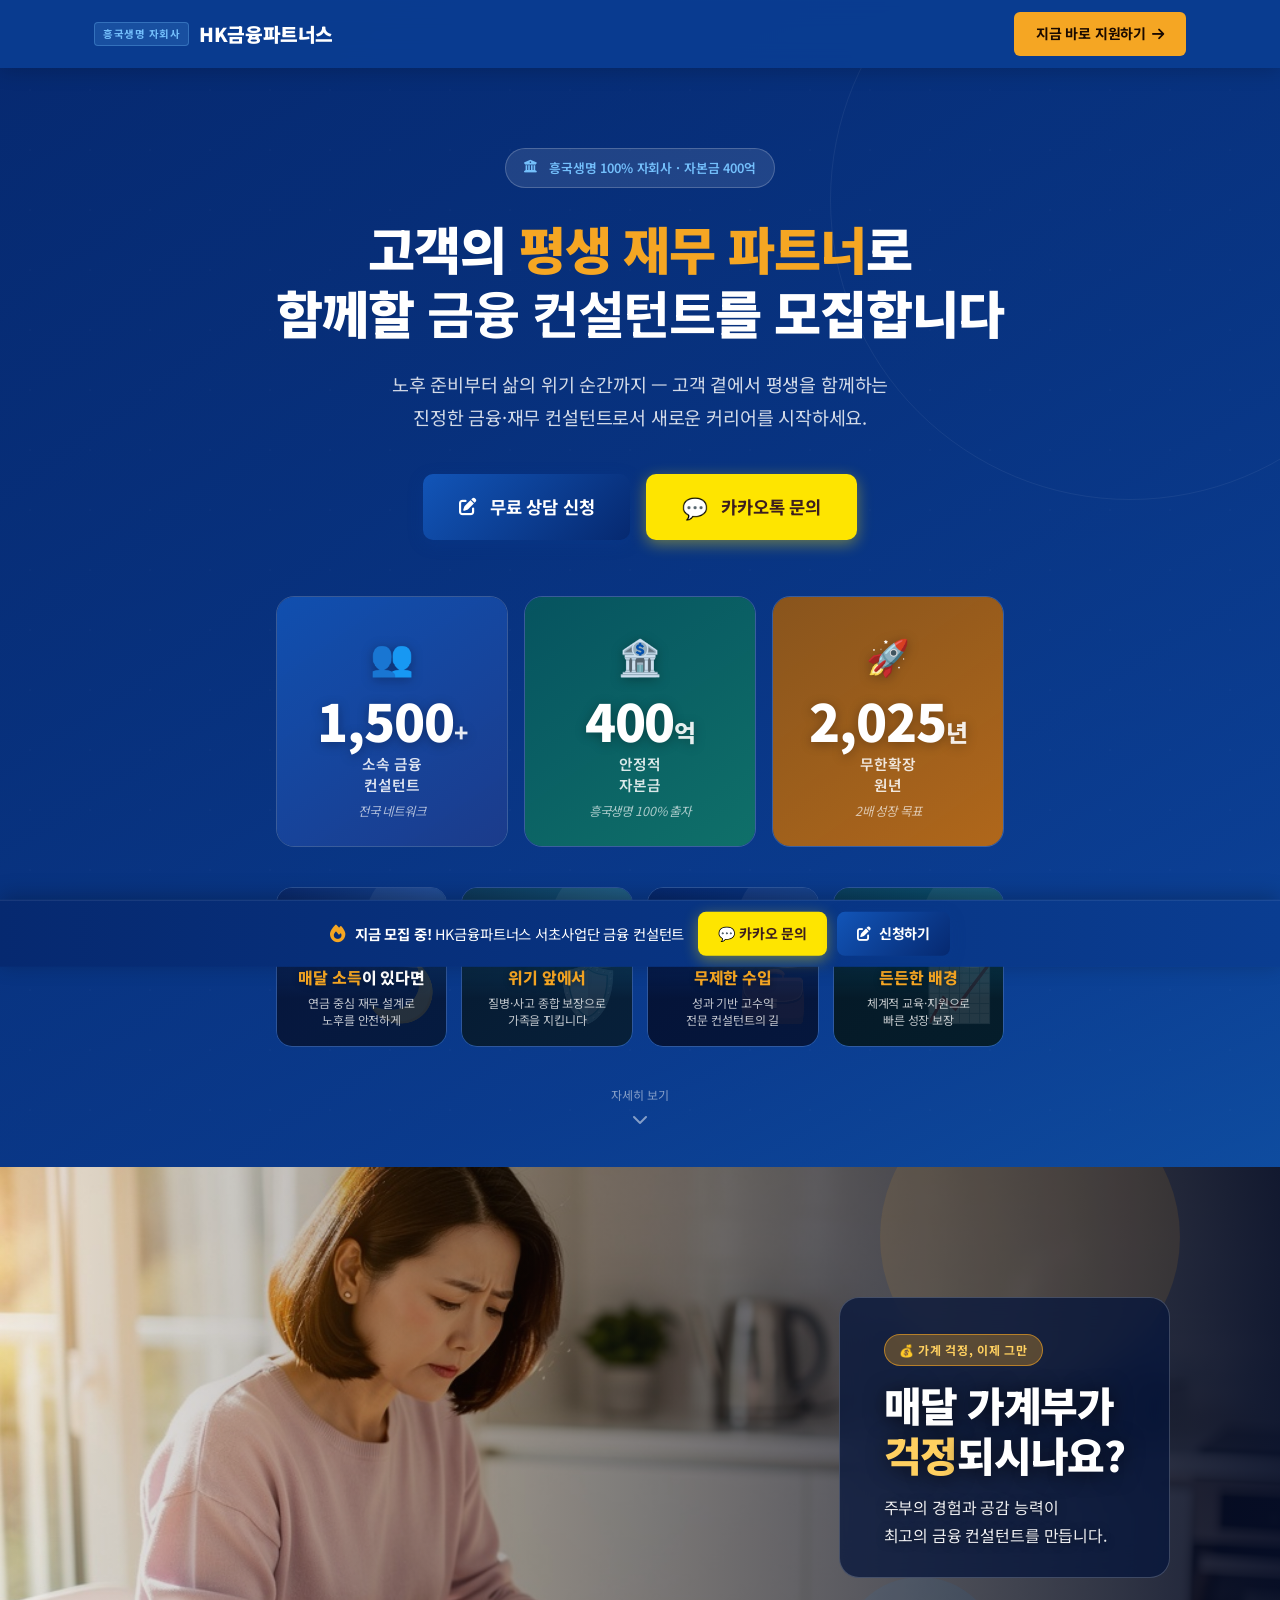
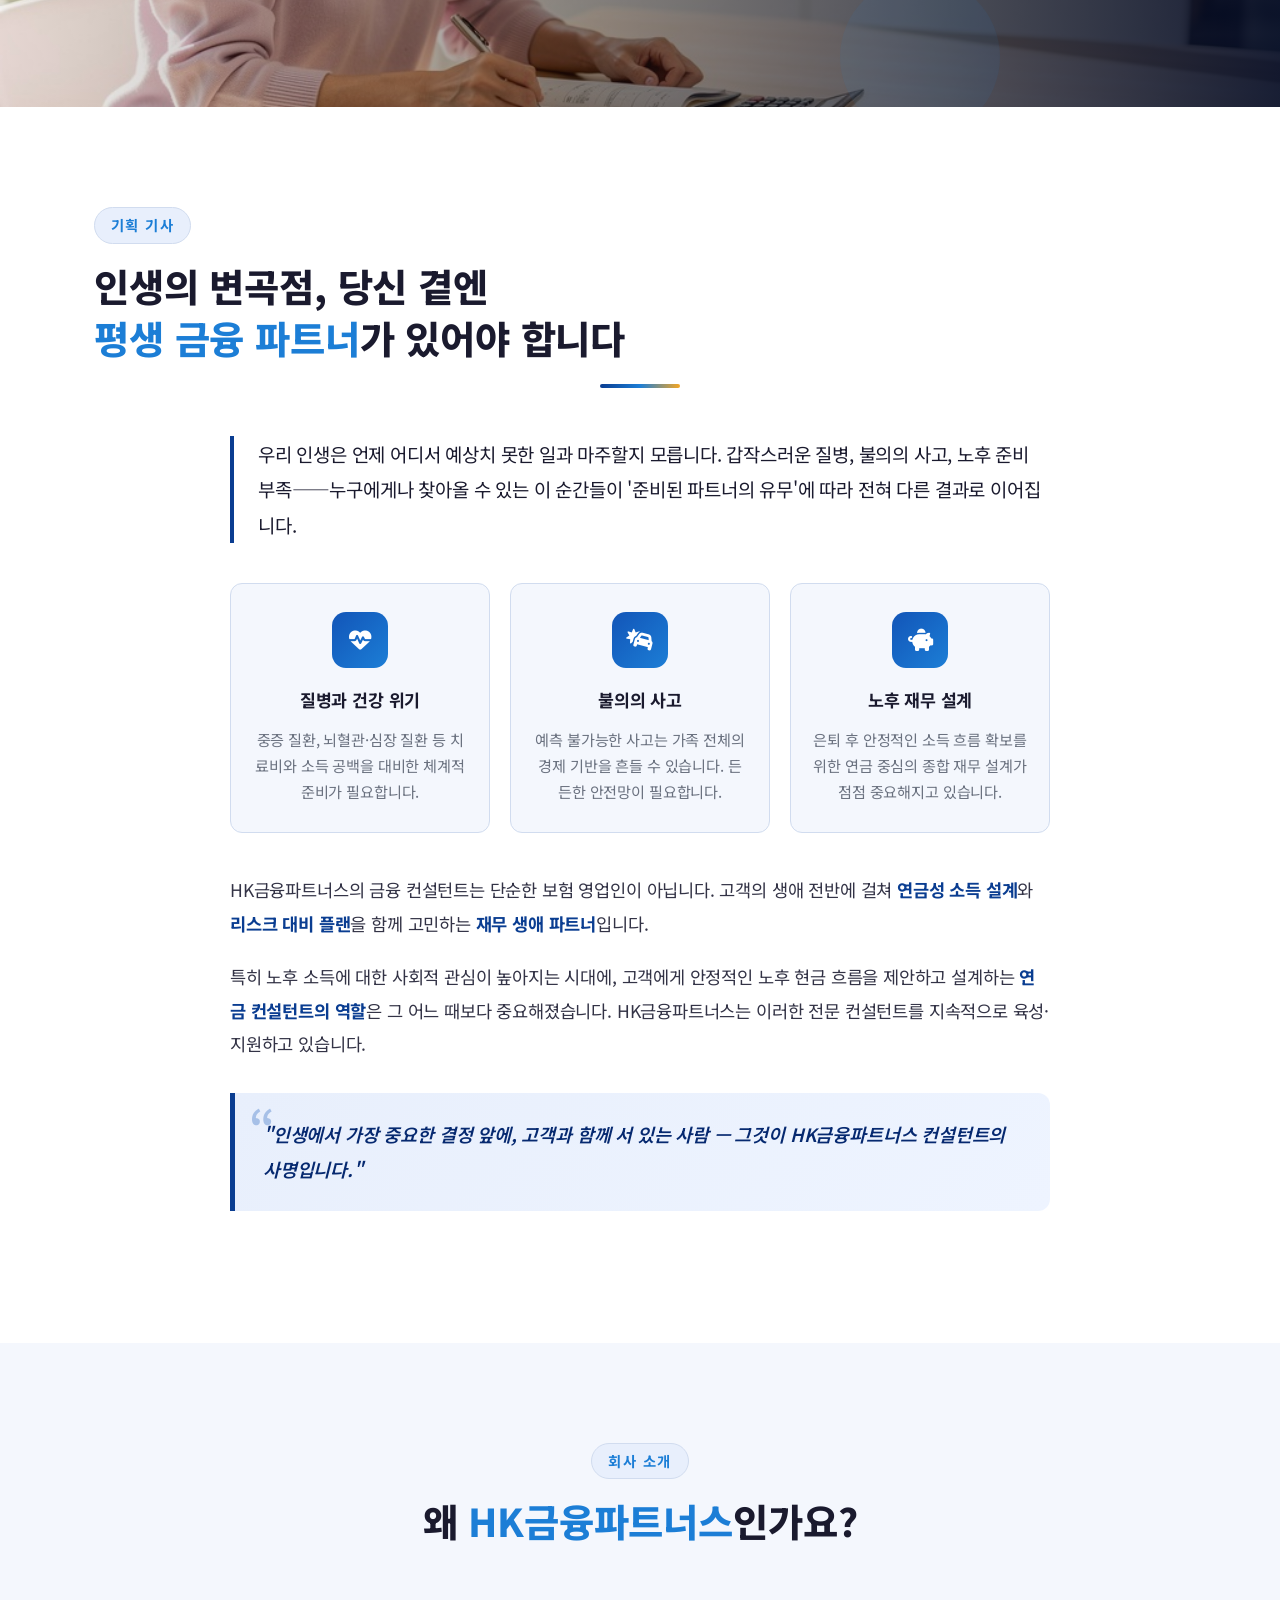
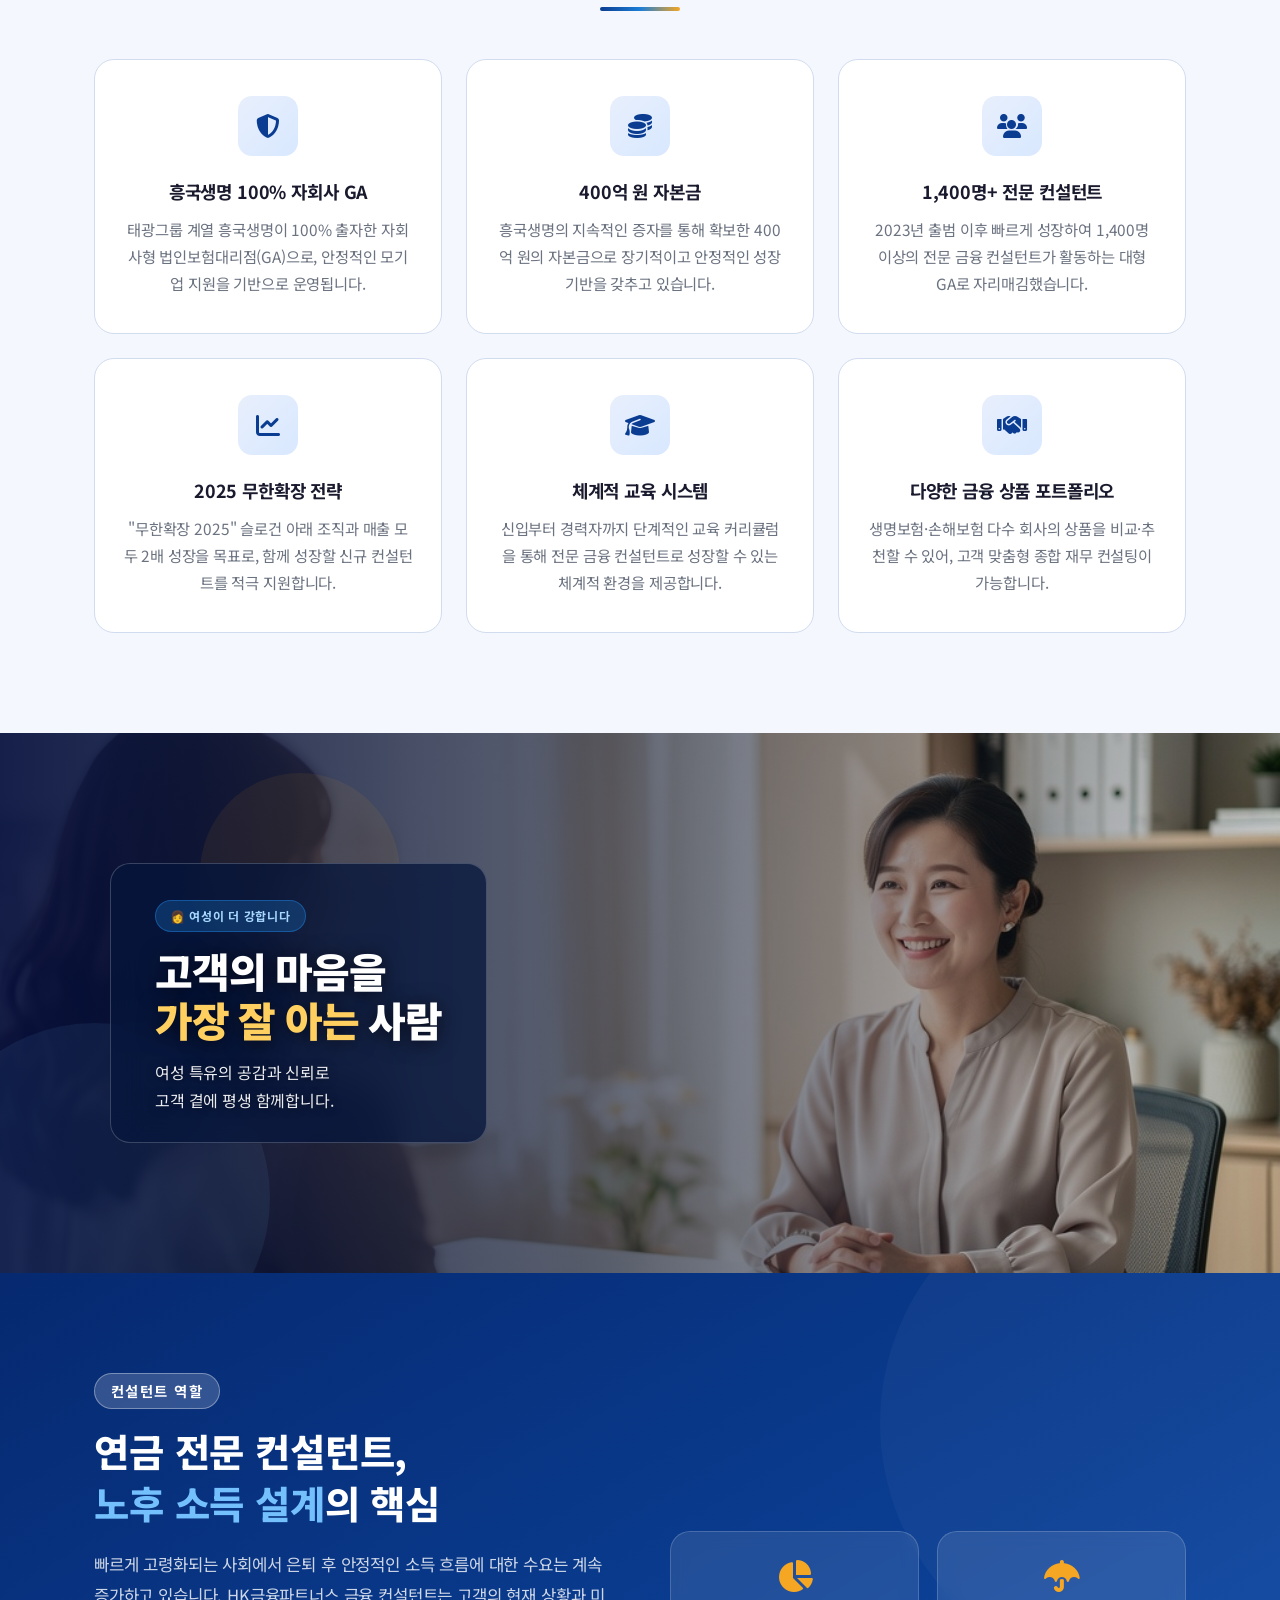
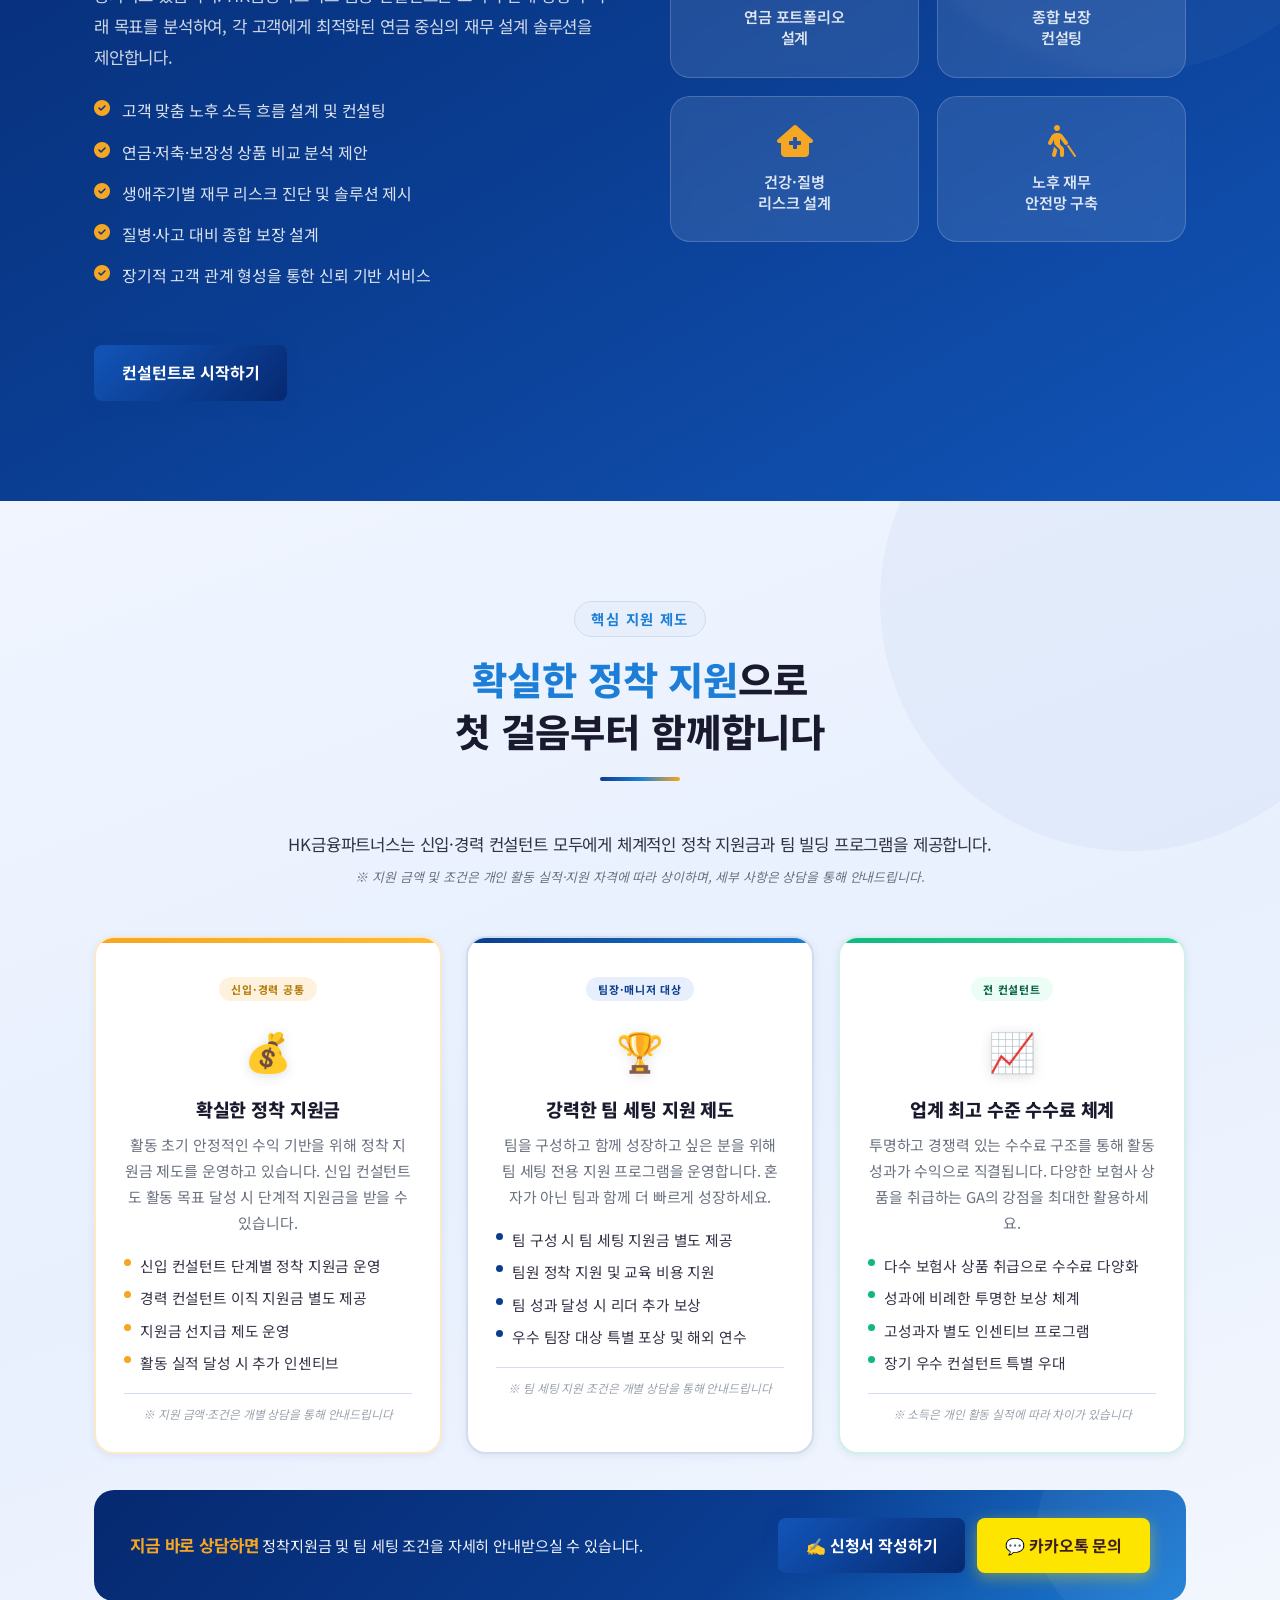
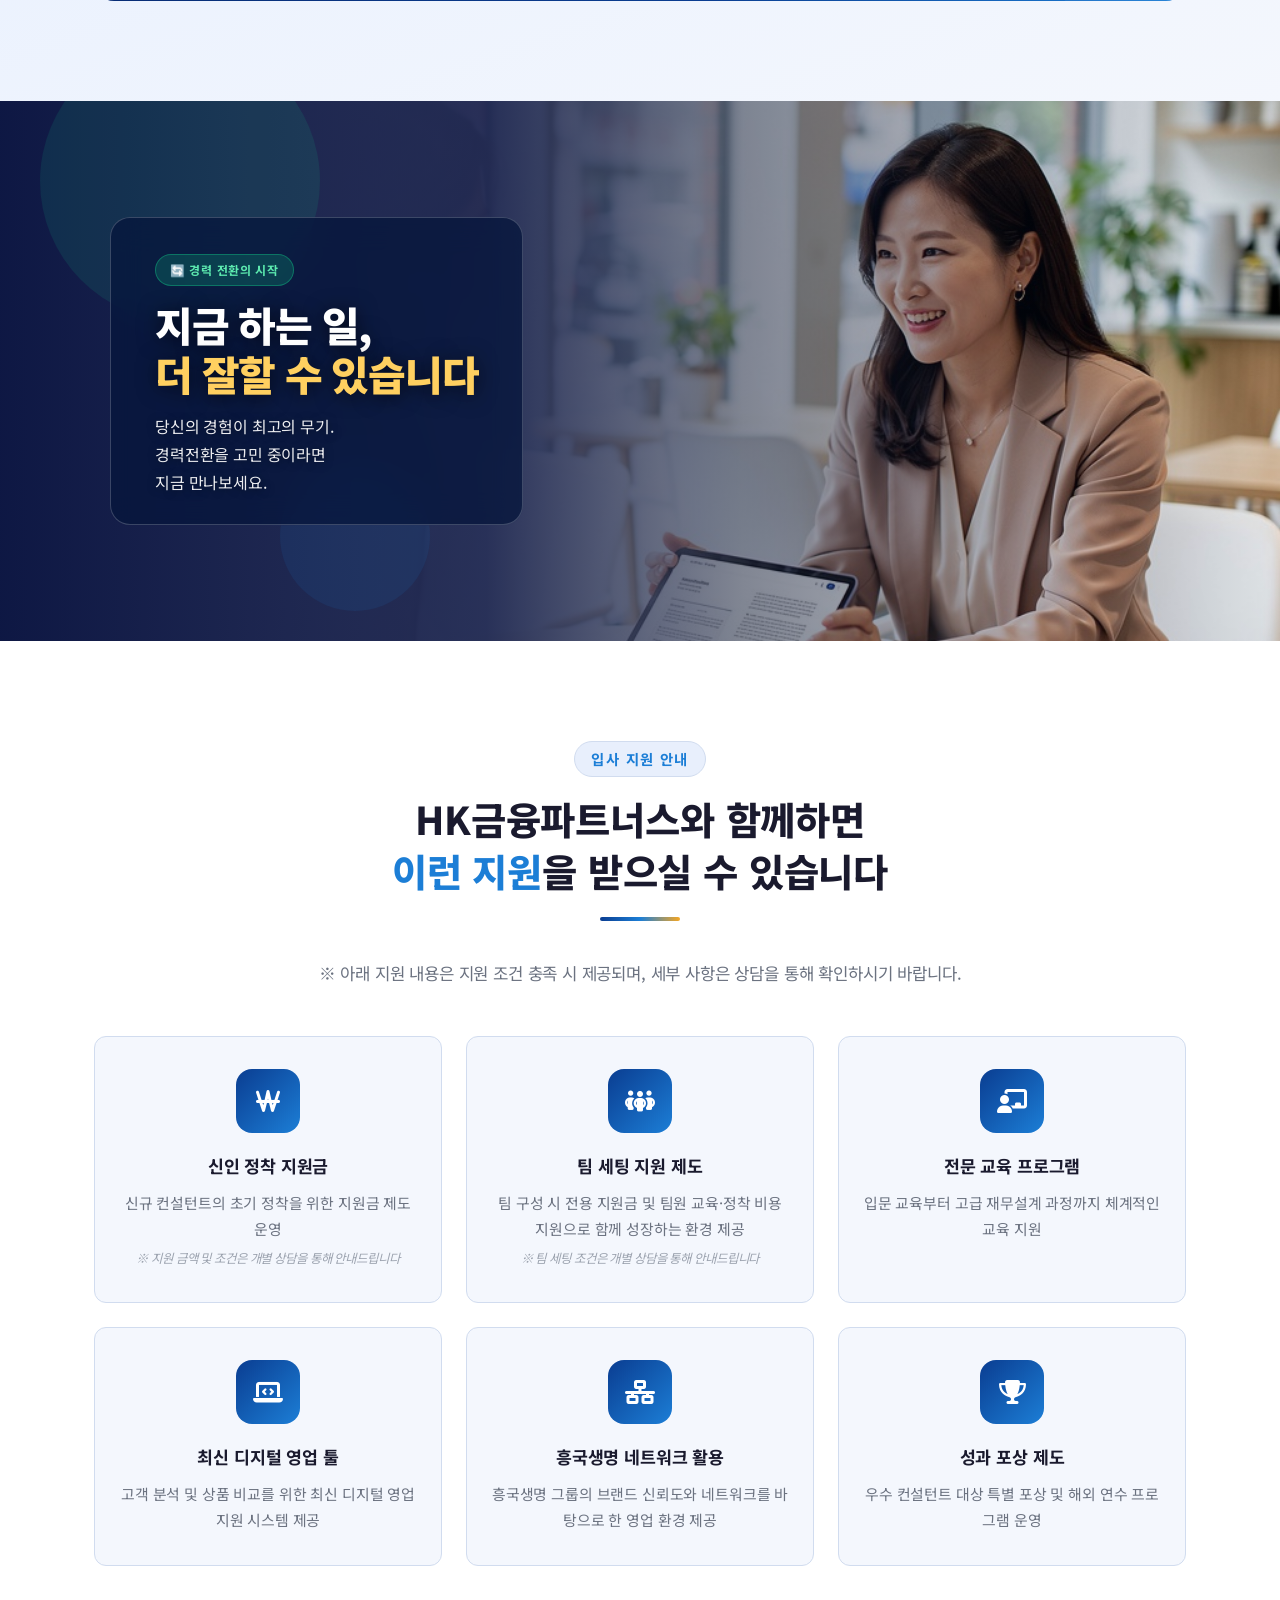
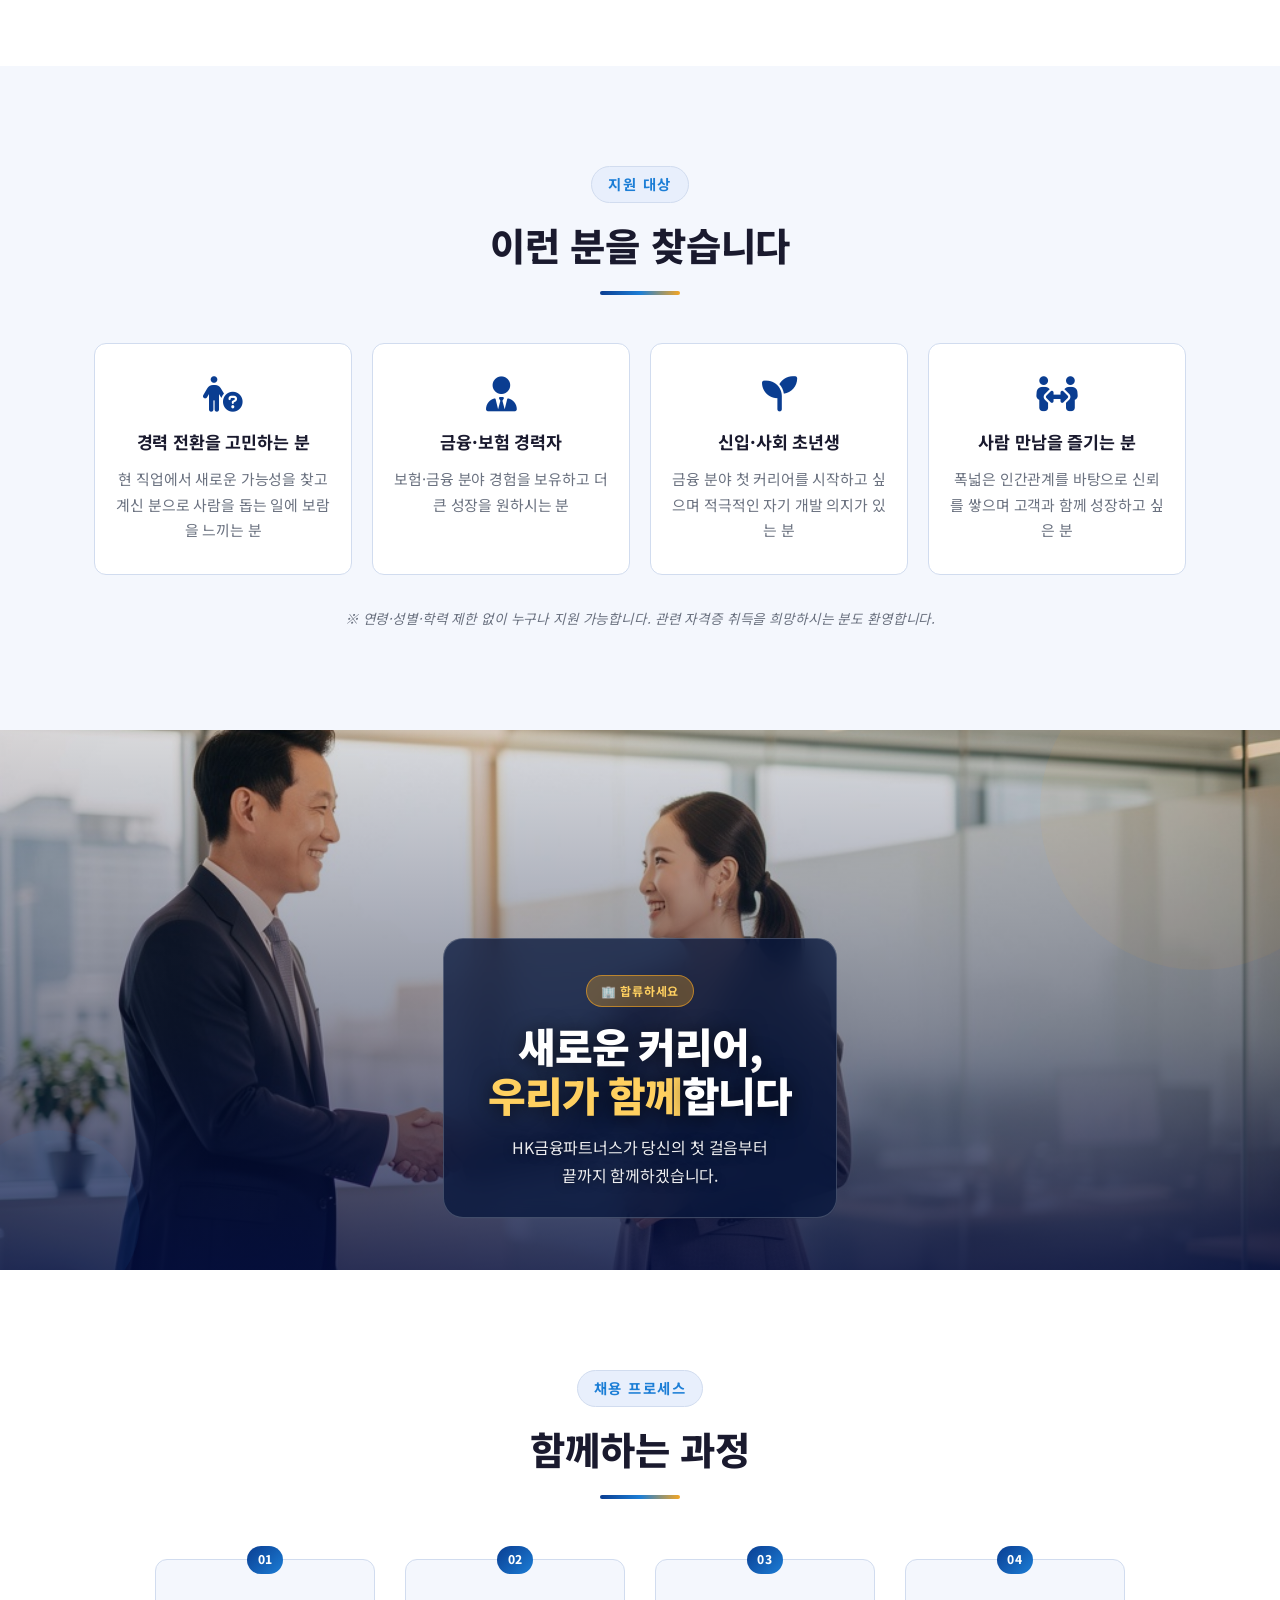
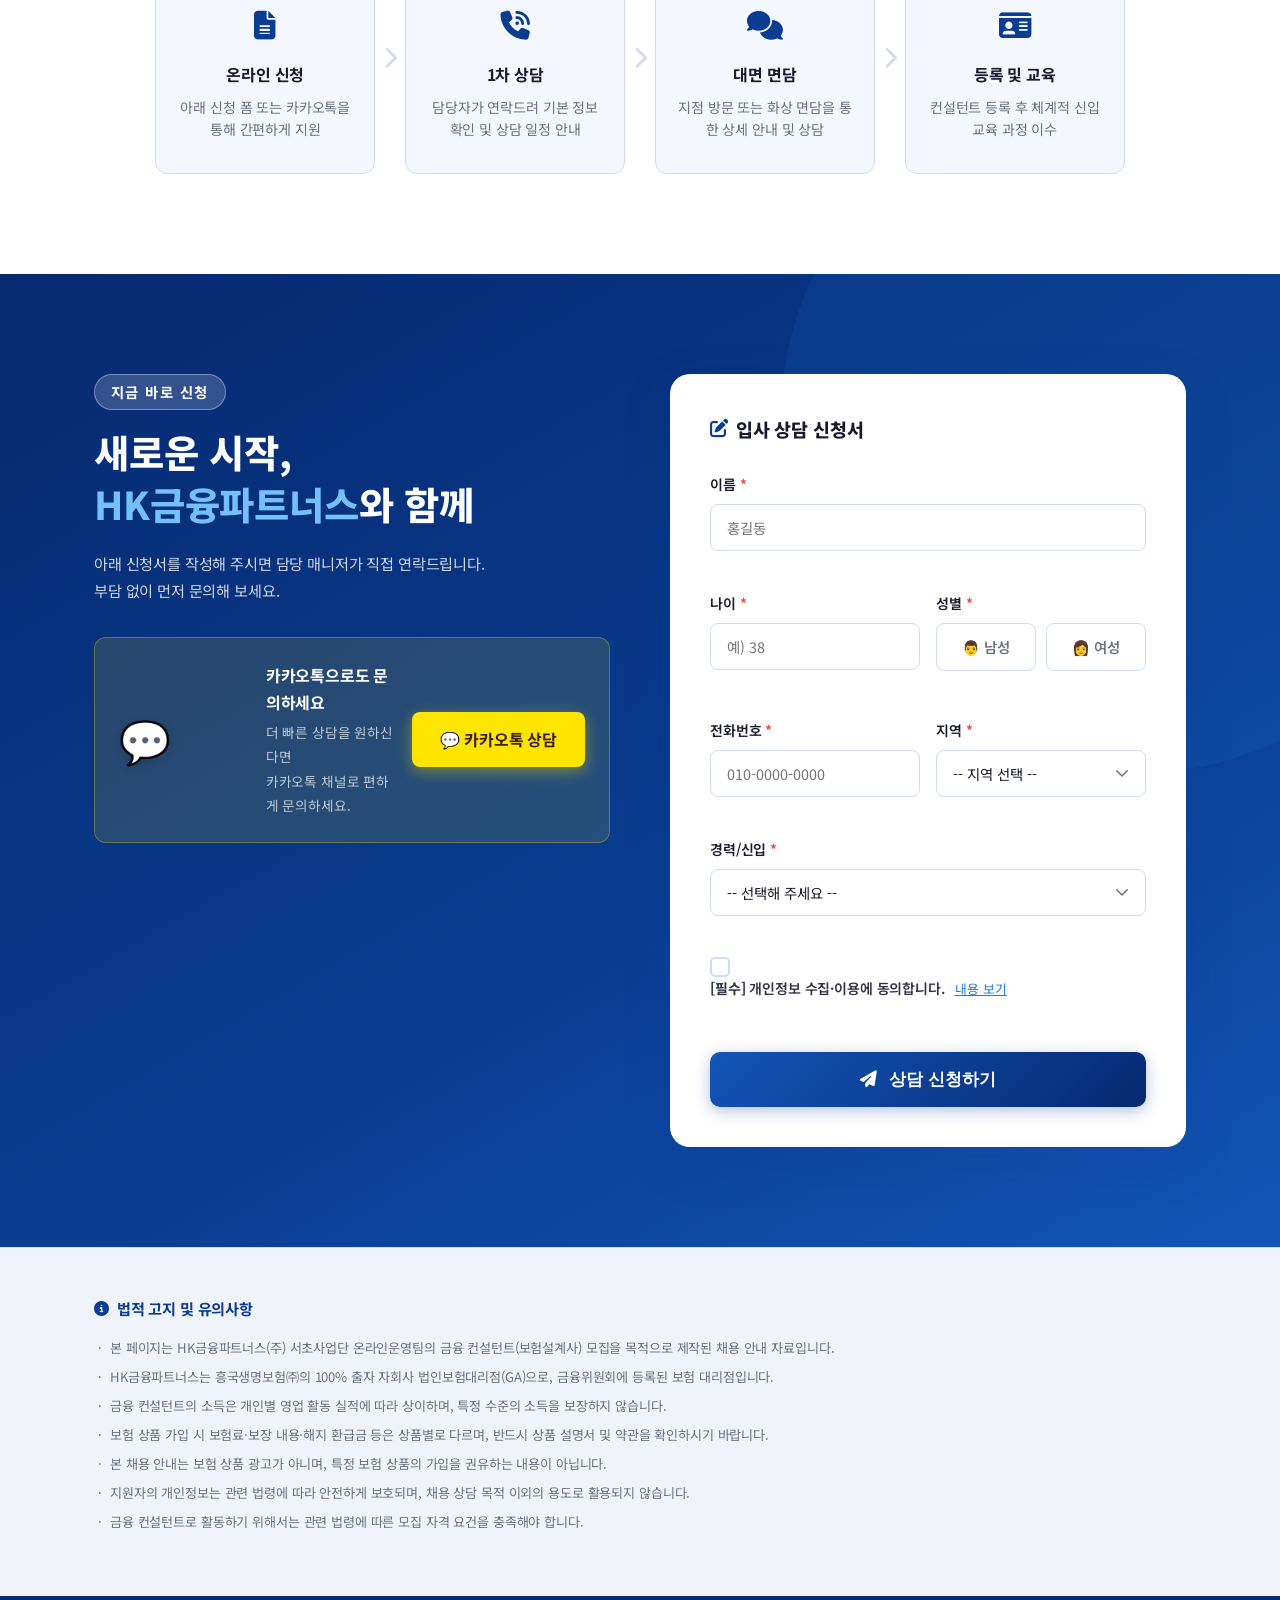
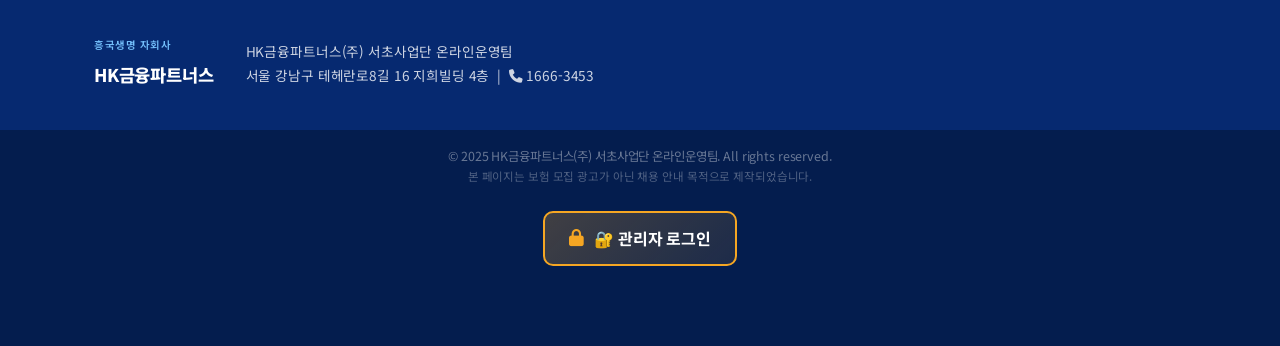
==== commit 65cd8070: "첫 업로드" ====
--- a/index.html
+++ b/index.html
@@ -29,21 +29,23 @@
   --radius:12px;--radius-lg:20px;--transition:all .3s ease;
 }
 html{scroll-behavior:smooth;font-size:16px}
-@media(max-width:768px){html{font-size:19px}}
-@media(max-width:480px){html{font-size:18px}}
-@media(max-width:360px){html{font-size:17px}}
+@media(max-width:768px){html{font-size:22px}}
+@media(max-width:480px){html{font-size:21px}}
+@media(max-width:360px){html{font-size:20px}}
+/* ★ 추가 강화 글자 크기 - rem 기반으로 큼직하게 */
+p, li, span, div{letter-spacing:-.01em}
 body{font-family:'Noto Sans KR',sans-serif;color:var(--text-body);background:#fff;line-height:1.7;-webkit-font-smoothing:antialiased}
 a{text-decoration:none;color:inherit}
 img{max-width:100%;display:block}
 .container{max-width:1140px;margin:0 auto;padding:0 24px}
-.section-label{display:inline-block;font-size:.85rem;font-weight:700;letter-spacing:.1em;text-transform:uppercase;color:var(--accent);background:var(--primary-light);border:1px solid var(--border);border-radius:100px;padding:4px 14px;margin-bottom:16px}
+.section-label{display:inline-block;font-size:.9rem;font-weight:700;letter-spacing:.1em;text-transform:uppercase;color:var(--accent);background:var(--primary-light);border:1px solid var(--border);border-radius:100px;padding:5px 16px;margin-bottom:16px}
 .section-label.light{color:#fff;background:rgba(255,255,255,.18);border-color:rgba(255,255,255,.35)}
-.section-title{font-size:clamp(1.55rem,4vw,2.2rem);font-weight:800;line-height:1.35;color:var(--text-dark);margin-bottom:20px}
+.section-title{font-size:clamp(1.7rem,4.5vw,2.4rem);font-weight:800;line-height:1.35;color:var(--text-dark);margin-bottom:20px}
 .section-title em{color:var(--accent);font-style:normal}
 .section-title.light{color:#fff}
 .section-title.light em{color:var(--accent-light)}
-.section-sub{color:var(--text-muted);font-size:1rem;margin-top:-10px;margin-bottom:40px}
-.section-desc{font-size:1rem;color:var(--text-body);line-height:1.8;margin-bottom:48px}
+.section-sub{color:var(--text-muted);font-size:1.05rem;margin-top:-10px;margin-bottom:40px}
+.section-desc{font-size:1.05rem;color:var(--text-body);line-height:1.8;margin-bottom:48px}
 .note-small{display:block;font-size:.8rem;color:var(--text-muted);margin-top:6px;font-style:italic}
 .mt-4{margin-top:24px}
 /* Buttons */
@@ -73,29 +75,45 @@
 .hero-title em{color:var(--gold);font-style:normal}
 .hero-title strong{color:#fff}
 .hero-sub{font-size:clamp(.95rem,2vw,1.15rem);color:rgba(255,255,255,.82);margin-bottom:40px;line-height:1.8}
-.hero-btns{display:flex;flex-wrap:wrap;gap:16px;justify-content:center;margin-bottom:60px}
-.hero-stats{display:flex;align-items:center;justify-content:center;gap:0;background:rgba(255,255,255,.08);border:1px solid rgba(255,255,255,.15);border-radius:var(--radius-lg);padding:28px 40px;backdrop-filter:blur(8px);max-width:600px;margin:0 auto;flex-wrap:wrap}
-.stat-item{display:flex;flex-direction:column;align-items:center;flex:1;min-width:100px;padding:10px 16px;text-align:center}
-.stat-num{font-size:2.2rem;font-weight:900;color:#fff;line-height:1.1;text-align:center;display:block}
-.stat-num small{font-size:1rem;font-weight:600;color:var(--accent-light)}
-.stat-label{font-size:.85rem;color:rgba(255,255,255,.75);font-weight:500;margin-top:6px;text-align:center;word-break:keep-all;line-height:1.4;display:block}
-.stat-divider{width:1px;height:50px;background:rgba(255,255,255,.2)}
+/* 버튼 순서: 카카오(왼)  무료상담(오) */
+.hero-btns{display:flex;flex-wrap:wrap;gap:16px;justify-content:center;margin-bottom:56px;flex-direction:row-reverse;}
+/* ── 통계 카드 3개 분리 ── */
+.hero-stats-grid{display:grid;grid-template-columns:repeat(3,1fr);gap:16px;max-width:760px;margin:0 auto;}
+.stat-card-box{position:relative;overflow:hidden;border-radius:18px;padding:28px 20px 24px;text-align:center;backdrop-filter:blur(10px);border:1px solid rgba(255,255,255,.2);transition:transform .35s cubic-bezier(.22,1,.36,1),box-shadow .35s ease;cursor:default;}
+.stat-card-box::before{content:'';position:absolute;inset:0;opacity:.92;transition:opacity .35s ease;}
+.stat-card-box:hover{transform:translateY(-8px) scale(1.04);box-shadow:0 24px 60px rgba(0,0,0,.35);}
+.stat-card-box:hover::before{opacity:1;}
+/* 카드1 – 컨설턴트 (파랑→보라) */
+.stat-card-box:nth-child(1)::before{background:linear-gradient(145deg,rgba(18,85,184,.92),rgba(30,60,140,.95));}
+/* 카드2 – 자본금 (녹색→청록) */
+.stat-card-box:nth-child(2)::before{background:linear-gradient(145deg,rgba(6,90,90,.92),rgba(16,120,100,.95));}
+/* 카드3 – 확장 (금색→오렌지) */
+.stat-card-box:nth-child(3)::before{background:linear-gradient(145deg,rgba(160,90,10,.92),rgba(200,110,10,.95));}
+.stat-card-inner{position:relative;z-index:2;}
+.stat-card-icon{font-size:2.2rem;margin-bottom:10px;display:block;filter:drop-shadow(0 2px 6px rgba(0,0,0,.3));}
+.stat-num{font-size:3.2rem;font-weight:900;color:#fff;line-height:1;display:block;text-shadow:0 2px 12px rgba(0,0,0,.3);letter-spacing:-.02em;}
+.stat-num small{font-size:1.5rem;font-weight:800;color:rgba(255,255,255,.9);}
+.stat-label{font-size:.92rem;color:rgba(255,255,255,.85);font-weight:600;margin-top:8px;line-height:1.4;display:block;word-break:keep-all;}
+.stat-copy{font-size:.78rem;color:rgba(255,255,255,.65);margin-top:6px;font-style:italic;display:block;}
+/* 구형 divider (호환용) */
+.stat-divider{display:none;}
+.stat-item{display:none;}
 .hero-scroll-hint{position:absolute;bottom:40px;left:50%;transform:translateX(-50%);display:flex;flex-direction:column;align-items:center;gap:6px;color:rgba(255,255,255,.5);font-size:.75rem;animation:bounce 2s infinite}
 .hero-scroll-hint i{font-size:1rem}
 @keyframes bounce{0%,100%{transform:translateX(-50%) translateY(0)}50%{transform:translateX(-50%) translateY(8px)}}
 /* Article */
 .article-section{padding:100px 0;background:#fff}
-.article-body{max-width:820px;margin:0 auto;font-size:1.05rem;line-height:1.9;color:var(--text-body)}
+.article-body{max-width:820px;margin:0 auto;font-size:1.1rem;line-height:1.9;color:var(--text-body)}
 .article-body p{margin-bottom:20px}
 .article-body strong{color:var(--primary)}
-.article-lead{border-left:4px solid var(--primary);padding-left:24px;margin-bottom:40px;font-size:1.1rem;color:var(--text-dark)}
+.article-lead{border-left:4px solid var(--primary);padding-left:24px;margin-bottom:40px;font-size:1.18rem;color:var(--text-dark)}
 .risk-cards{display:grid;grid-template-columns:repeat(3,1fr);gap:20px;margin:40px 0}
 .risk-card{background:var(--bg-light);border-radius:var(--radius);padding:28px 22px;border:1px solid var(--border);text-align:center;transition:var(--transition)}
 .risk-card:hover{border-color:var(--primary-light);box-shadow:var(--shadow-md);transform:translateY(-4px)}
 .risk-icon{width:56px;height:56px;background:linear-gradient(135deg,var(--primary-mid),var(--accent));border-radius:14px;display:flex;align-items:center;justify-content:center;margin:0 auto 16px;font-size:1.4rem;color:#fff}
-.risk-card h4{font-size:1rem;font-weight:700;color:var(--text-dark);margin-bottom:10px}
-.risk-card p{font-size:.88rem;color:var(--text-muted);line-height:1.6;margin:0}
-.article-quote{background:linear-gradient(135deg,var(--primary-light),#EEF4FF);border-left:5px solid var(--primary);border-radius:0 var(--radius) var(--radius) 0;padding:24px 28px;font-size:1.05rem;font-style:italic;color:var(--primary-dark);font-weight:600;margin:32px 0;position:relative}
+.risk-card h4{font-size:1.08rem;font-weight:700;color:var(--text-dark);margin-bottom:10px}
+.risk-card p{font-size:.95rem;color:var(--text-muted);line-height:1.7;margin:0}
+.article-quote{background:linear-gradient(135deg,var(--primary-light),#EEF4FF);border-left:5px solid var(--primary);border-radius:0 var(--radius) var(--radius) 0;padding:24px 28px;font-size:1.15rem;font-style:italic;color:var(--primary-dark);font-weight:600;margin:32px 0;position:relative}
 .article-quote::before{content:'\201C';font-size:3rem;color:var(--primary-mid);opacity:.3;position:absolute;top:8px;left:14px;line-height:1;font-style:normal}
 /* Company */
 .company-section{padding:100px 0;background:var(--bg-light);text-align:center}
@@ -106,21 +124,21 @@
 .company-card:hover{transform:translateY(-6px);box-shadow:var(--shadow-lg);border-color:rgba(10,61,145,.2)}
 .company-card:hover::before{opacity:1}
 .company-card-icon{width:60px;height:60px;background:linear-gradient(135deg,var(--primary-light),#D8E8FF);border-radius:14px;display:flex;align-items:center;justify-content:center;font-size:1.5rem;color:var(--primary);margin:0 auto 20px}
-.company-card h3{font-size:1.05rem;font-weight:700;color:var(--text-dark);margin-bottom:10px}
-.company-card p{font-size:.9rem;color:var(--text-muted);line-height:1.7}
+.company-card h3{font-size:1.12rem;font-weight:700;color:var(--text-dark);margin-bottom:10px}
+.company-card p{font-size:.96rem;color:var(--text-muted);line-height:1.75}
 /* Role */
 .role-section{padding:100px 0;background:linear-gradient(150deg,var(--primary-dark) 0%,var(--primary) 50%,var(--primary-mid) 100%);position:relative;overflow:hidden}
 .role-section::before{content:'';position:absolute;width:500px;height:500px;border-radius:50%;background:rgba(255,255,255,.03);top:-100px;right:-100px}
 .role-inner{display:grid;grid-template-columns:1fr 1fr;gap:60px;align-items:center;position:relative;z-index:2}
-.role-text p{color:rgba(255,255,255,.8);margin-bottom:24px;font-size:1rem;line-height:1.8}
-.role-list{list-style:none;margin:20px 0 32px;display:flex;flex-direction:column;gap:12px}
-.role-list li{display:flex;align-items:flex-start;gap:12px;color:rgba(255,255,255,.85);font-size:.95rem}
+.role-text p{color:rgba(255,255,255,.8);margin-bottom:24px;font-size:1.05rem;line-height:1.85}
+.role-list{list-style:none;margin:20px 0 32px;display:flex;flex-direction:column;gap:14px}
+.role-list li{display:flex;align-items:flex-start;gap:12px;color:rgba(255,255,255,.85);font-size:1rem}
 .role-list li i{color:var(--gold);font-size:1rem;margin-top:3px;flex-shrink:0}
 .role-card-wrap{display:grid;grid-template-columns:1fr 1fr;gap:18px}
 .role-icon-card{background:rgba(255,255,255,.1);border:1px solid rgba(255,255,255,.18);border-radius:var(--radius-lg);padding:28px 20px;text-align:center;display:flex;flex-direction:column;align-items:center;gap:14px;transition:var(--transition);backdrop-filter:blur(8px)}
 .role-icon-card:hover{background:rgba(255,255,255,.18);transform:translateY(-4px)}
 .role-icon-card i{font-size:2rem;color:var(--gold)}
-.role-icon-card span{font-size:.88rem;color:rgba(255,255,255,.85);font-weight:600;line-height:1.4;text-align:center}
+.role-icon-card span{font-size:.95rem;color:rgba(255,255,255,.85);font-weight:600;line-height:1.4;text-align:center}
 /* Settlement */
 .settlement-section{padding:100px 0;background:linear-gradient(160deg,#F0F5FF 0%,#E8F0FE 50%,#F4F7FD 100%);text-align:center;position:relative;overflow:hidden}
 .settlement-section::before{content:'';position:absolute;width:500px;height:500px;border-radius:50%;background:rgba(10,61,145,.04);top:-150px;right:-100px}
@@ -139,10 +157,10 @@
 .settle-card--team .settle-card-badge{background:var(--primary-light);color:var(--primary)}
 .settle-card--fee .settle-card-badge{background:#ECFDF5;color:#065F46}
 .settle-card-icon{font-size:2.4rem;margin:0 auto 14px;display:block;text-align:center;filter:drop-shadow(0 2px 6px rgba(0,0,0,.12))}
-.settle-card h3{font-size:1.08rem;font-weight:800;color:var(--text-dark);margin-bottom:10px;line-height:1.35}
-.settle-card p{font-size:.875rem;color:var(--text-muted);line-height:1.7;margin-bottom:18px}
+.settle-card h3{font-size:1.15rem;font-weight:800;color:var(--text-dark);margin-bottom:10px;line-height:1.35}
+.settle-card p{font-size:.93rem;color:var(--text-muted);line-height:1.75;margin-bottom:18px}
 .settle-list{list-style:none;display:flex;flex-direction:column;gap:9px;margin-bottom:18px}
-.settle-list li{display:flex;align-items:flex-start;gap:9px;font-size:.85rem;color:var(--text-body);line-height:1.5}
+.settle-list li{display:flex;align-items:flex-start;gap:9px;font-size:.92rem;color:var(--text-body);line-height:1.6}
 .settle-dot{width:7px;height:7px;border-radius:50%;flex-shrink:0;margin-top:5px}
 .settle-card--primary .settle-dot{background:var(--gold)}
 .settle-card--team .settle-dot{background:var(--primary)}
@@ -161,8 +179,8 @@
 .benefit-item{background:var(--bg-light);border-radius:var(--radius);padding:32px 24px;border:1px solid var(--border);text-align:center;transition:var(--transition)}
 .benefit-item:hover{border-color:var(--primary-light);box-shadow:var(--shadow-md);transform:translateY(-4px);background:#fff}
 .benefit-icon{width:64px;height:64px;background:linear-gradient(135deg,var(--primary),var(--accent));border-radius:16px;display:flex;align-items:center;justify-content:center;font-size:1.5rem;color:#fff;margin:0 auto 18px}
-.benefit-item h4{font-size:1rem;font-weight:700;color:var(--text-dark);margin-bottom:10px}
-.benefit-item p{font-size:.875rem;color:var(--text-muted);line-height:1.7}
+.benefit-item h4{font-size:1.08rem;font-weight:700;color:var(--text-dark);margin-bottom:10px}
+.benefit-item p{font-size:.93rem;color:var(--text-muted);line-height:1.75}
 .benefit-note{display:block;font-size:.78rem;color:#9CA3AF;margin-top:6px;font-style:italic}
 /* Target */
 .target-section{padding:100px 0;background:var(--bg-light);text-align:center}
@@ -170,8 +188,8 @@
 .target-card{background:#fff;border-radius:var(--radius);padding:32px 20px;border:1px solid var(--border);transition:var(--transition);text-align:center}
 .target-card:hover{border-color:var(--primary);box-shadow:var(--shadow-md);transform:translateY(-4px)}
 .target-card i{font-size:2.2rem;color:var(--primary);margin-bottom:16px;display:block;text-align:center}
-.target-card h4{font-size:1rem;font-weight:700;color:var(--text-dark);margin-bottom:10px}
-.target-card p{font-size:.875rem;color:var(--text-muted);line-height:1.6}
+.target-card h4{font-size:1.08rem;font-weight:700;color:var(--text-dark);margin-bottom:10px}
+.target-card p{font-size:.93rem;color:var(--text-muted);line-height:1.7}
 .target-note{font-size:.85rem;color:var(--text-muted);font-style:italic}
 /* Process */
 .process-section{padding:100px 0;background:#fff;text-align:center}
@@ -180,8 +198,8 @@
 .process-step:hover{background:var(--primary-light);border-color:var(--primary);transform:translateY(-4px);box-shadow:var(--shadow-md)}
 .step-num{position:absolute;top:-14px;left:50%;transform:translateX(-50%);background:linear-gradient(135deg,var(--primary),var(--accent));color:#fff;font-size:.75rem;font-weight:800;width:36px;height:28px;border-radius:100px;display:flex;align-items:center;justify-content:center;letter-spacing:.05em}
 .step-icon{font-size:1.8rem;color:var(--primary);margin-bottom:12px;margin-top:8px}
-.process-step h4{font-size:.95rem;font-weight:700;color:var(--text-dark);margin-bottom:8px}
-.process-step p{font-size:.8rem;color:var(--text-muted);line-height:1.55}
+.process-step h4{font-size:1rem;font-weight:700;color:var(--text-dark);margin-bottom:8px}
+.process-step p{font-size:.88rem;color:var(--text-muted);line-height:1.6}
 .process-arrow{color:var(--border);font-size:1.4rem;padding:0 8px;margin-top:-20px}
 /* Apply */
 .apply-section{padding:100px 0;background:linear-gradient(150deg,#062970,#0A3D91 60%,#1255B8);position:relative;overflow:hidden}
@@ -204,6 +222,12 @@
 .form-group input.error,.form-group select.error{border-color:#EF4444}
 .form-group select{background-image:url("data:image/svg+xml,%3Csvg xmlns='http://www.w3.org/2000/svg' fill='none' viewBox='0 0 24 24' stroke='%236B7280'%3E%3Cpath stroke-linecap='round' stroke-linejoin='round' stroke-width='2' d='M19 9l-7 7-7-7'/%3E%3C/svg%3E");background-repeat:no-repeat;background-position:right 14px center;background-size:18px;padding-right:40px;cursor:pointer}
 .field-error{display:block;color:#EF4444;font-size:.78rem;margin-top:5px;min-height:16px}
+/* 성별 선택 버튼 */
+.gender-wrap{display:flex;gap:10px}
+.gender-label{flex:1;cursor:pointer}
+.gender-label input[type="radio"]{display:none}
+.gender-btn{display:flex;align-items:center;justify-content:center;gap:6px;padding:11px 0;border:1.5px solid var(--border);border-radius:8px;font-size:.9rem;font-weight:600;color:var(--text-muted);background:#fff;transition:var(--transition);width:100%}
+.gender-label input[type="radio"]:checked + .gender-btn{border-color:var(--primary);color:var(--primary);background:rgba(10,61,145,.06);}
 .privacy-group{margin-top:8px}
 .checkbox-label{display:flex;align-items:flex-start;gap:12px;cursor:pointer}
 .checkbox-label input[type="checkbox"]{display:none}
@@ -234,7 +258,7 @@
 .footer-logo-name{font-size:1.1rem;font-weight:800;color:#fff}
 .footer-info{flex:1;min-width:220px}
 .footer-info p{font-size:.85rem;line-height:1.8;color:rgba(255,255,255,.8)}
-.footer-copy{background:rgba(0,0,0,.3);padding:16px 0;text-align:center}
+.footer-copy{background:rgba(0,0,0,.3);padding:16px 0 80px 0;text-align:center}
 .footer-copy p{font-size:.78rem;color:rgba(255,255,255,.4);line-height:1.7}
 .footer-disclaimer{font-size:.72rem!important;color:rgba(255,255,255,.3)!important}
 /* Float CTA */
@@ -261,16 +285,34 @@
 .kakao-notice-box h3{font-size:1.2rem;font-weight:800;color:var(--text-dark);margin-bottom:14px}
 .kakao-notice-msg{font-size:.9rem;color:var(--text-body);line-height:1.7;margin-bottom:20px}
 .kakao-notice-sub{font-size:.75rem;color:var(--text-muted);margin-top:12px;font-style:italic}
-/* Animations */
+/* ── 카피 카드 4장 ── */
+.hero-copy-cards{display:grid;grid-template-columns:repeat(4,1fr);gap:14px;max-width:960px;margin:40px auto 0;}
+.copy-card{position:relative;overflow:hidden;border-radius:16px;min-height:160px;display:flex;flex-direction:column;justify-content:flex-end;padding:18px 18px 18px;border:1px solid rgba(255,255,255,.15);transition:transform .35s cubic-bezier(.22,1,.36,1),box-shadow .35s ease;cursor:default;}
+.copy-card:hover{transform:translateY(-6px) scale(1.03);box-shadow:0 20px 50px rgba(0,0,0,.4);}
+.copy-card-bg{position:absolute;inset:0;background-size:cover;background-position:center;transition:transform .6s ease;}
+.copy-card:hover .copy-card-bg{transform:scale(1.08);}
+.copy-card-overlay{position:absolute;inset:0;background:linear-gradient(to top,rgba(6,20,60,.88) 40%,rgba(6,20,60,.2) 100%);}
+.copy-card-content{position:relative;z-index:2;}
+.copy-card-tag{display:inline-block;font-size:.65rem;font-weight:700;letter-spacing:.08em;text-transform:uppercase;background:rgba(255,255,255,.18);border:1px solid rgba(255,255,255,.3);border-radius:100px;padding:3px 10px;color:rgba(255,255,255,.9);margin-bottom:8px;}
+.copy-card-title{font-size:1rem;font-weight:800;color:#fff;line-height:1.35;text-shadow:0 1px 6px rgba(0,0,0,.4);}
+.copy-card-title em{color:var(--gold);font-style:normal;}
+.copy-card-sub{font-size:.75rem;color:rgba(255,255,255,.75);margin-top:5px;line-height:1.45;}
+/* ============ Animations (강화버전) ============ */
 @keyframes fadeUp{from{opacity:0;transform:translateY(50px)}to{opacity:1;transform:translateY(0)}}
+@keyframes fadeDown{from{opacity:0;transform:translateY(-30px)}to{opacity:1;transform:translateY(0)}}
 @keyframes gradientShift{0%{background-position:0% 50%}50%{background-position:100% 50%}100%{background-position:0% 50%}}
 @keyframes scrollBounce{0%,100%{transform:translateY(0);opacity:.6}50%{transform:translateY(10px);opacity:1}}
 @keyframes lineExpand{from{width:0;opacity:0}to{width:80px;opacity:1}}
 @keyframes numberTick{from{opacity:0;transform:translateY(16px)}to{opacity:1;transform:translateY(0)}}
 @keyframes sectionPulse{0%{box-shadow:0 0 0 0 rgba(10,61,145,.25)}70%{box-shadow:0 0 0 20px rgba(10,61,145,0)}100%{box-shadow:0 0 0 0 rgba(10,61,145,0)}}
 @keyframes glowPulse{0%,100%{box-shadow:0 4px 15px rgba(10,61,145,.3)}50%{box-shadow:0 8px 30px rgba(10,61,145,.6),0 0 20px rgba(28,126,214,.3)}}
-@keyframes cardFloat{0%,100%{transform:translateY(0)}50%{transform:translateY(-8px)}}
+@keyframes cardFloat{0%,100%{transform:translateY(0)}50%{transform:translateY(-10px)}}
+@keyframes cardFloatB{0%,100%{transform:translateY(0) rotate(-1deg)}50%{transform:translateY(-8px) rotate(1deg)}}
 @keyframes shimmer{0%{background-position:-200% center}100%{background-position:200% center}}
+@keyframes spinGlow{0%{transform:rotate(0deg);filter:brightness(1)}50%{transform:rotate(3deg);filter:brightness(1.2)}100%{transform:rotate(0deg);filter:brightness(1)}}
+@keyframes borderFlow{0%{border-color:rgba(255,255,255,.15)}50%{border-color:rgba(255,255,255,.45)}100%{border-color:rgba(255,255,255,.15)}}
+@keyframes adminBlink{0%,100%{box-shadow:0 0 0 0 rgba(245,166,35,0)}50%{box-shadow:0 0 14px 4px rgba(245,166,35,.5)}}
+/* 진입 */
 .animate-fade-up{animation:fadeUp .85s cubic-bezier(.22,1,.36,1) forwards;opacity:0}
 .delay-1{animation-delay:.18s}.delay-2{animation-delay:.36s}.delay-3{animation-delay:.54s}.delay-4{animation-delay:.72s}
 .animate-slide-up{opacity:0;transform:translateY(50px);transition:opacity .75s cubic-bezier(.22,1,.36,1),transform .75s cubic-bezier(.22,1,.36,1)}
@@ -282,14 +324,28 @@
 .animate-scale-in{opacity:0;transform:scale(.78);transition:opacity .65s cubic-bezier(.22,1,.36,1),transform .65s cubic-bezier(.22,1,.36,1)}
 .animate-scale-in.visible{opacity:1;transform:scale(1)}
 [class*="animate-"].delay-1{transition-delay:.07s}[class*="animate-"].delay-2{transition-delay:.14s}[class*="animate-"].delay-3{transition-delay:.21s}[class*="animate-"].delay-4{transition-delay:.28s}[class*="animate-"].delay-5{transition-delay:.35s}
+/* 구분선 */
 .section-divider{height:4px;background:linear-gradient(90deg,var(--primary),var(--accent),var(--gold));border-radius:4px;margin:0 auto 48px;max-width:80px;opacity:0;width:0;transition:width .9s cubic-bezier(.22,1,.36,1) .3s,opacity .5s ease .3s}
 .section-divider.visible{opacity:1;width:80px}
+/* 지속 애니메이션 */
 .pulse-once{animation:sectionPulse 1s ease-out}
 .btn-primary{animation:glowPulse 2.5s ease-in-out infinite}
 .scroll-hint{animation:scrollBounce 1.8s ease-in-out infinite}
-.settle-card--primary{animation:cardFloat 5s ease-in-out infinite}
-.settle-card--team{animation:cardFloat 5s ease-in-out infinite .8s}
-.settle-card--fee{animation:cardFloat 5s ease-in-out infinite 1.6s}
+.settle-card--primary{animation:cardFloat 4.5s ease-in-out infinite}
+.settle-card--team{animation:cardFloat 4.5s ease-in-out infinite .8s}
+.settle-card--fee{animation:cardFloat 4.5s ease-in-out infinite 1.6s}
+/* 카드 호버 강화 */
+.company-card,.benefit-item,.target-card,.risk-card{transition:transform .35s cubic-bezier(.22,1,.36,1),box-shadow .35s ease,border-color .35s ease}
+.company-card:hover{transform:translateY(-10px) scale(1.02)!important;box-shadow:0 20px 50px rgba(10,61,145,.18)!important}
+.benefit-item:hover{transform:translateY(-8px) scale(1.02)!important;box-shadow:0 16px 40px rgba(10,61,145,.14)!important}
+.target-card:hover{transform:translateY(-8px) scale(1.02)!important;box-shadow:0 16px 40px rgba(10,61,145,.14)!important}
+.risk-card:hover{transform:translateY(-8px) scale(1.02)!important;box-shadow:0 16px 40px rgba(10,61,145,.14)!important}
+.role-icon-card:hover{transform:translateY(-8px) scale(1.04)!important;background:rgba(255,255,255,.26)!important}
+/* 아이콘 회전 */
+.company-card:hover .company-card-icon,.benefit-item:hover .benefit-icon{animation:spinGlow .6s ease forwards}
+/* 관리자 링크 강조 */
+.admin-link-btn{display:inline-flex!important;align-items:center!important;gap:10px!important;padding:12px 24px!important;background:linear-gradient(135deg,rgba(245,166,35,.25),rgba(245,166,35,.1))!important;border:2px solid var(--gold)!important;border-radius:10px!important;color:#fff!important;font-size:1rem!important;font-weight:700!important;text-decoration:none!important;transition:all .3s ease!important;animation:adminBlink 2.5s ease-in-out infinite!important;margin-top:4px!important}
+.admin-link-btn:hover{background:linear-gradient(135deg,rgba(245,166,35,.45),rgba(245,166,35,.2))!important;transform:translateY(-2px)!important;box-shadow:0 8px 24px rgba(245,166,35,.4)!important}
 /* Responsive */
 @media(max-width:1024px){
   .company-grid{grid-template-columns:repeat(2,1fr)}
@@ -297,24 +353,47 @@
   .apply-inner{grid-template-columns:1fr}
   .settlement-grid{grid-template-columns:1fr;max-width:560px;margin:0 auto 36px}
 }
-/* ===== 768px 모바일 ===== */
+/* ===== 768px 모바일 =====
+   ── stat 카드 ─ */
 @media(max-width:768px){
+  .hero-stats-grid{grid-template-columns:repeat(3,1fr);gap:10px;max-width:100%;}
+  .stat-card-box{padding:20px 12px 16px;border-radius:14px;}
+  .stat-num{font-size:2.2rem!important;}
+  .stat-num small{font-size:1.1rem!important;}
+  .stat-label{font-size:.8rem!important;}
+  .stat-copy{display:none;}
+  .stat-card-icon{font-size:1.6rem;margin-bottom:7px;}
+  /* copy cards */
+  .hero-copy-cards{grid-template-columns:repeat(2,1fr);gap:10px;margin-top:28px;}
+  .copy-card{min-height:140px;padding:14px;}
+  .copy-card-title{font-size:.9rem;}
   body{line-height:1.8}
   .header-cta span{display:none}
   .logo-title{font-size:1.05rem}
   .hero-title{font-size:clamp(1.65rem,6vw,2.1rem)}
   .hero-sub{font-size:1rem}
   /* 통계 */
-  .hero-stats{display:flex!important;flex-wrap:wrap!important;justify-content:center!important;padding:16px 8px!important;gap:0!important;max-width:100%!important}
+  /* 구 stat-item 완전 숨김 (새 카드로 교체) */
+  .hero-stats{display:none!important}
   .stat-divider{display:none!important}
-  .stat-item{display:flex!important;flex-direction:column!important;align-items:center!important;justify-content:center!important;flex:1 1 30%!important;min-width:80px!important;padding:10px 4px!important;text-align:center!important}
-  .stat-num{display:block!important;width:100%!important;text-align:center!important;font-size:1.9rem!important;font-weight:900!important;line-height:1.1!important;color:#fff!important;white-space:nowrap!important}
-  .stat-num small{font-size:1.0rem!important;font-weight:700!important;color:#fff!important}
-  .stat-label{display:block!important;width:100%!important;text-align:center!important;font-size:0.85rem!important;font-weight:500!important;word-break:keep-all!important;white-space:normal!important;line-height:1.4!important;margin-top:4px!important;color:rgba(255,255,255,.88)!important}
+  .stat-item{display:none!important}
+  /* 새 stat 카드 */
+  .hero-stats-grid{grid-template-columns:repeat(3,1fr)!important;gap:10px!important;}
+  .stat-card-box{padding:20px 10px 16px!important;border-radius:14px!important;}
+  .stat-num{font-size:2rem!important;line-height:1!important;}
+  .stat-num small{font-size:1rem!important;}
+  .stat-label{font-size:.8rem!important;}
+  .stat-copy{display:none!important;}
+  .stat-card-icon{font-size:1.5rem!important;margin-bottom:6px!important;}
+  /* 카피카드 */
+  .hero-copy-cards{grid-template-columns:repeat(2,1fr)!important;gap:10px!important;margin-top:24px!important;}
+  .copy-card{min-height:130px!important;padding:14px!important;border-radius:14px!important;}
+  .copy-card-title{font-size:.88rem!important;}
+  .copy-card-sub{font-size:.72rem!important;}
   /* 섹션 */
-  .section-title{font-size:clamp(1.4rem,5vw,1.9rem)}
-  .section-label{font-size:.85rem}
-  .article-body{font-size:1rem}
+  .section-title{font-size:clamp(1.5rem,5vw,2rem)}
+  .section-label{font-size:.9rem}
+  .article-body{font-size:1.05rem}
   .risk-cards{grid-template-columns:1fr}
   /* 카드 중앙 정렬 */
   .company-card,.risk-card,.benefit-item,.target-card,.settle-card,.process-step{text-align:center!important}
@@ -352,6 +431,16 @@
 }
 /* ===== 480px ===== */
 @media(max-width:480px){
+  .hero-stats-grid{grid-template-columns:repeat(3,1fr)!important;gap:7px!important;}
+  .stat-card-box{padding:14px 6px 12px!important;border-radius:12px!important;}
+  .stat-num{font-size:1.55rem!important;}
+  .stat-num small{font-size:.82rem!important;}
+  .stat-card-icon{font-size:1.2rem!important;margin-bottom:5px!important;}
+  .stat-label{font-size:.72rem!important;}
+  .hero-copy-cards{grid-template-columns:repeat(2,1fr)!important;gap:8px!important;}
+  .copy-card{min-height:115px!important;padding:12px!important;}
+  .copy-card-title{font-size:.82rem!important;}
+  .copy-card-sub{display:none!important;}
   .container{padding:0 16px}
   .header-cta{display:none}
   .hero-content{padding:60px 16px 100px}
@@ -386,6 +475,170 @@
   .company-card:hover,.benefit-item:hover,.target-card:hover,.risk-card:hover,.settle-card:hover,.process-step:hover{transform:none;box-shadow:var(--shadow-sm)}
 }
 @media(prefers-reduced-motion:reduce){*,*::before,*::after{animation-duration:.01ms!important;animation-iteration-count:1!important;transition-duration:.01ms!important}}
+
+/* =====================================================
+   이미지 카피 섹션 v4 - 얼굴 노출 최적화
+   ===================================================== */
+
+/* ── 공통 컨테이너 ── */
+.img-copy-section{
+  position:relative;
+  overflow:hidden;
+  width:100%;
+  display:block;
+  background-size:cover;
+  background-repeat:no-repeat;
+}
+.img-copy-section img.img-bg{ display:none; }
+
+/* ── 섹션별 높이 + 배경 위치 (얼굴이 잘 보이도록) ── */
+/* 섹션1: 주부 가계부 - 인물이 왼쪽, 얼굴 상단 */
+.img-worry{
+  height:540px;
+  background-position:left 18%;
+}
+/* 섹션2: 여성 컨설턴트 - 인물이 오른쪽, 얼굴 상단 */
+.img-trust{
+  height:540px;
+  background-position:right 18%;
+}
+/* 섹션3: 악수 장면 - 중앙 배치, 높이를 충분히 확보해 인물이 잘 보이게 */
+.img-join{
+  height:540px;
+  background-position:center 30%;
+}
+/* 섹션4: 경력전환 상담 - 인물이 오른쪽, 얼굴 상단 */
+.img-career{
+  height:540px;
+  background-position:right 18%;
+}
+
+/* ── 오버레이 ── */
+.img-overlay{
+  position:absolute;
+  top:0; left:0; right:0; bottom:0;
+  z-index:1;
+  pointer-events:none;
+}
+
+/* ── 카피 래퍼: 전체 폭 꽉 채우되 내부는 max-width 1140px 컨테이너로 ── */
+.img-copy-wrap{
+  position:absolute;
+  top:0; left:0; right:0; bottom:0;
+  display:flex;
+  align-items:center;
+  z-index:2;
+  /* 좌우 여백은 내부 inner가 담당 */
+  padding:0;
+  box-sizing:border-box;
+}
+/* 공통 내부 컨테이너: 다른 섹션의 .container와 동일한 폭 */
+.img-copy-inner{
+  width:100%;
+  max-width:1140px;
+  margin:0 auto;
+  padding:0 40px;
+  box-sizing:border-box;
+  display:flex;
+}
+.img-copy-wrap.align-right  .img-copy-inner { justify-content:flex-end; }
+.img-copy-wrap.align-left   .img-copy-inner { justify-content:flex-start; }
+.img-copy-wrap.align-center .img-copy-inner { justify-content:center; }
+
+/* ── 카피 박스 ── */
+.img-copy-box{
+  padding:36px 44px;
+  max-width:500px;
+  position:relative;
+  z-index:3;
+}
+.img-copy-box.dark-glass{
+  background:rgba(6,22,60,.76);
+  border:1px solid rgba(255,255,255,.2);
+  border-radius:20px;
+  backdrop-filter:blur(16px);
+  -webkit-backdrop-filter:blur(16px);
+}
+.img-copy-box.no-btn{ padding-bottom:28px; }
+.img-copy-box.no-btn .img-sub-copy{ margin-bottom:0; }
+
+/* ── 태그 ── */
+.img-copy-tag{
+  display:inline-block;
+  font-size:.75rem; font-weight:700;
+  letter-spacing:.06em;
+  border-radius:100px;
+  padding:5px 14px;
+  margin-bottom:14px;
+}
+.img-copy-tag.tag-gold { background:rgba(245,166,35,.3);color:#FFD060;border:1px solid rgba(245,166,35,.6); }
+.img-copy-tag.tag-blue { background:rgba(28,126,214,.28);color:#A8D8FF;border:1px solid rgba(28,126,214,.5); }
+.img-copy-tag.tag-green{ background:rgba(16,185,129,.22);color:#5DEBB0;border:1px solid rgba(16,185,129,.45); }
+
+/* ── 메인 카피 ── */
+.img-main-copy{
+  font-size:clamp(1.9rem,3.2vw,2.6rem);
+  font-weight:900;
+  line-height:1.2;
+  letter-spacing:-.03em;
+  margin-bottom:14px;
+  color:#fff !important;
+  text-shadow:0 2px 20px rgba(0,0,0,.7);
+}
+.img-main-copy em{ font-style:normal; color:#FFD060 !important; }
+
+/* ── 서브 카피 ── */
+.img-sub-copy{
+  font-size:1rem;
+  line-height:1.75;
+  color:rgba(255,255,255,.92) !important;
+  margin-bottom:22px;
+  text-shadow:0 1px 8px rgba(0,0,0,.5);
+}
+
+/* ── 장식 원 ── */
+.deco-circle{ position:absolute; border-radius:50%; pointer-events:none; z-index:1; }
+
+/* ── 리버스 레이아웃 (섹션4): 인물 오른쪽, 카피 왼쪽 ── */
+.reverse-layout .img-overlay{
+  background:linear-gradient(
+    90deg,
+    rgba(4,14,60,.96) 0%,
+    rgba(4,14,60,.85) 38%,
+    rgba(4,14,40,.5)  58%,
+    rgba(4,14,10,.05) 100%
+  ) !important;
+}
+.reverse-layout .img-copy-wrap{
+  justify-content:flex-start !important;
+}
+
+/* ─────────── 반응형 ─────────── */
+@media(max-width:1024px){
+  .img-copy-inner{ padding:0 28px; }
+  .img-copy-box{ padding:30px 32px; max-width:460px; }
+}
+@media(max-width:768px){
+  .img-worry,.img-trust,.img-career{ height:380px; }
+  .img-join { height:400px; }  /* 세번째 중앙 이미지 조금 더 높게 */
+  .img-worry  { background-position:left 10%; }
+  .img-trust  { background-position:right 10%; }
+  .img-join   { background-position:center 25%; }
+  .img-career { background-position:right 10%; }
+  .img-copy-inner{ padding:0 16px; justify-content:center !important; }
+  .img-copy-box{ padding:20px 18px; max-width:calc(100% - 32px); }
+  .img-main-copy{ font-size:clamp(1.3rem,5vw,1.75rem); }
+  .img-sub-copy{ font-size:.88rem; }
+  /* 세번째 이미지 모바일: 카피를 하단에 고정 */
+  .img-join .img-copy-wrap{ align-items:flex-end !important; padding-bottom:32px; }
+}
+@media(max-width:480px){
+  .img-worry,.img-trust,.img-career{ height:320px; }
+  .img-join { height:350px; }
+  .img-copy-box{ padding:18px 16px; }
+  .img-main-copy{ font-size:1.25rem; }
+  .img-sub-copy{ font-size:.82rem; }
+}
     </style>
 </head>
 <body>
@@ -417,27 +670,91 @@
                 진정한 금융·재무 컨설턴트로서 새로운 커리어를 시작하세요.
             </p>
             <div class="hero-btns animate-fade-up delay-3">
+                <a href="https://open.kakao.com/o/sZeVtimi" target="_blank" rel="noopener noreferrer" class="btn btn-kakao btn-lg">
+                    <span class="kakao-bubble-icon">💬</span>&nbsp;카카오톡 문의
+                </a>
                 <a href="#applyFormWrap" class="btn btn-primary btn-lg">
                     <i class="fas fa-pen-to-square"></i>&nbsp;무료 상담 신청
                 </a>
-                <a href="https://open.kakao.com/o/sZeVtimi" target="_blank" rel="noopener noreferrer" class="btn btn-kakao btn-lg">
-                    <span class="kakao-bubble-icon">💬</span>&nbsp;카카오톡 문의
-                </a>
-            </div>
-            <div class="hero-stats animate-fade-up delay-4">
-                <div class="stat-item">
-                    <div class="stat-num">1,500<small>+</small></div>
-                    <div class="stat-label">소속 금융<br>컨설턴트</div>
-                </div>
-                <div class="stat-divider"></div>
-                <div class="stat-item">
-                    <div class="stat-num">400<small>억</small></div>
-                    <div class="stat-label">안정적<br>자본금</div>
-                </div>
-                <div class="stat-divider"></div>
-                <div class="stat-item">
-                    <div class="stat-num">2025<small>년</small></div>
-                    <div class="stat-label">무한확장<br>원년</div>
+            </div>
+            <!-- ★ 통계 카드 3개 분리 ★ -->
+            <div class="hero-stats-grid animate-fade-up delay-4" id="statsGrid">
+                <div class="stat-card-box">
+                    <div class="stat-card-inner">
+                        <span class="stat-card-icon">👥</span>
+                        <span class="stat-num" data-target="1500" data-suffix="+">0<small>+</small></span>
+                        <span class="stat-label">소속 금융<br>컨설턴트</span>
+                        <span class="stat-copy">전국 네트워크</span>
+                    </div>
+                </div>
+                <div class="stat-card-box">
+                    <div class="stat-card-inner">
+                        <span class="stat-card-icon">🏦</span>
+                        <span class="stat-num" data-target="400" data-suffix="억">0<small>억</small></span>
+                        <span class="stat-label">안정적<br>자본금</span>
+                        <span class="stat-copy">흥국생명 100% 출자</span>
+                    </div>
+                </div>
+                <div class="stat-card-box">
+                    <div class="stat-card-inner">
+                        <span class="stat-card-icon">🚀</span>
+                        <span class="stat-num" data-target="2025" data-suffix="년">0<small>년</small></span>
+                        <span class="stat-label">무한확장<br>원년</span>
+                        <span class="stat-copy">2배 성장 목표</span>
+                    </div>
+                </div>
+            </div>
+
+            <!-- ★ 카피 카드 4장 ★ -->
+            <div class="hero-copy-cards">
+                <!-- 카드1: 노후 설계 -->
+                <div class="copy-card">
+                    <div class="copy-card-bg" style="background:linear-gradient(135deg,#0a2a6e 0%,#1a4fa0 50%,#0d6eaa 100%);"></div>
+                    <div class="copy-card-overlay" style="background:linear-gradient(to top,rgba(4,18,52,.9) 30%,rgba(10,42,110,.3) 100%);"></div>
+                    <!-- 장식 원 -->
+                    <span style="position:absolute;top:-20px;right:-20px;width:100px;height:100px;border-radius:50%;background:rgba(255,255,255,.06);pointer-events:none;"></span>
+                    <span style="position:absolute;bottom:30px;right:10px;font-size:3.5rem;opacity:.12;line-height:1;pointer-events:none;">🌙</span>
+                    <div class="copy-card-content">
+                        <span class="copy-card-tag">🌙 노후 설계</span>
+                        <p class="copy-card-title">은퇴 후에도<br><em>매달 소득</em>이 있다면</p>
+                        <p class="copy-card-sub">연금 중심 재무 설계로<br>노후를 안전하게</p>
+                    </div>
+                </div>
+                <!-- 카드2: 위기 대비 -->
+                <div class="copy-card">
+                    <div class="copy-card-bg" style="background:linear-gradient(135deg,#0e3a5c 0%,#145e8a 50%,#1a7cb8 100%);"></div>
+                    <div class="copy-card-overlay" style="background:linear-gradient(to top,rgba(5,22,44,.9) 30%,rgba(14,58,92,.3) 100%);"></div>
+                    <span style="position:absolute;top:-20px;right:-20px;width:100px;height:100px;border-radius:50%;background:rgba(255,255,255,.06);pointer-events:none;"></span>
+                    <span style="position:absolute;bottom:30px;right:10px;font-size:3.5rem;opacity:.12;line-height:1;pointer-events:none;">🛡️</span>
+                    <div class="copy-card-content">
+                        <span class="copy-card-tag">🛡️ 위기 대비</span>
+                        <p class="copy-card-title">예상치 못한<br><em>위기 앞에서</em></p>
+                        <p class="copy-card-sub">질병·사고 종합 보장으로<br>가족을 지킵니다</p>
+                    </div>
+                </div>
+                <!-- 카드3: 커리어 -->
+                <div class="copy-card">
+                    <div class="copy-card-bg" style="background:linear-gradient(135deg,#062970 0%,#0A3D91 50%,#1255B8 100%);"></div>
+                    <div class="copy-card-overlay" style="background:linear-gradient(to top,rgba(4,16,48,.9) 30%,rgba(6,41,112,.3) 100%);"></div>
+                    <span style="position:absolute;top:-20px;right:-20px;width:100px;height:100px;border-radius:50%;background:rgba(255,255,255,.06);pointer-events:none;"></span>
+                    <span style="position:absolute;bottom:30px;right:10px;font-size:3.5rem;opacity:.12;line-height:1;pointer-events:none;">💼</span>
+                    <div class="copy-card-content">
+                        <span class="copy-card-tag">💼 커리어</span>
+                        <p class="copy-card-title">내 실력만큼<br><em>무제한 수입</em></p>
+                        <p class="copy-card-sub">성과 기반 고수익<br>전문 컨설턴트의 길</p>
+                    </div>
+                </div>
+                <!-- 카드4: 성장 -->
+                <div class="copy-card">
+                    <div class="copy-card-bg" style="background:linear-gradient(135deg,#0a4060 0%,#0c5a7a 50%,#0e7090 100%);"></div>
+                    <div class="copy-card-overlay" style="background:linear-gradient(to top,rgba(4,20,32,.9) 30%,rgba(10,64,96,.3) 100%);"></div>
+                    <span style="position:absolute;top:-20px;right:-20px;width:100px;height:100px;border-radius:50%;background:rgba(255,255,255,.06);pointer-events:none;"></span>
+                    <span style="position:absolute;bottom:30px;right:10px;font-size:3.5rem;opacity:.12;line-height:1;pointer-events:none;">📈</span>
+                    <div class="copy-card-content">
+                        <span class="copy-card-tag">📈 함께 성장</span>
+                        <p class="copy-card-title">흥국생명이<br><em>든든한 배경</em></p>
+                        <p class="copy-card-sub">체계적 교육·지원으로<br>빠른 성장 보장</p>
+                    </div>
                 </div>
             </div>
         </div>
@@ -446,6 +763,22 @@
             <i class="fas fa-chevron-down"></i>
         </div>
     </section>
+
+    <!-- ★★★ 이미지 섹션 1 – 공감 / 주부 가계부 (히어로 직후) ★★★ -->
+    <div class="img-copy-section img-worry" style="background-image:url('images/hero-worry.jpg');">
+        <div class="img-overlay" style="background:linear-gradient(90deg,rgba(80,40,10,.05) 0%,rgba(20,10,5,.4) 40%,rgba(6,14,40,.92) 100%);"></div>
+        <span class="deco-circle" style="width:300px;height:300px;background:rgba(245,166,35,.1);top:-80px;right:100px;"></span>
+        <span class="deco-circle" style="width:160px;height:160px;background:rgba(28,126,214,.08);bottom:-30px;right:280px;"></span>
+        <div class="img-copy-wrap align-right">
+            <div class="img-copy-inner">
+                <div class="img-copy-box dark-glass animate-slide-right no-btn">
+                    <span class="img-copy-tag tag-gold">💰 가계 걱정, 이제 그만</span>
+                    <h3 class="img-main-copy">매달 가계부가<br><em>걱정</em>되시나요?</h3>
+                    <p class="img-sub-copy">주부의 경험과 공감 능력이<br>최고의 금융 컨설턴트를 만듭니다.</p>
+                </div>
+            </div>
+        </div>
+    </div>
 
     <!-- ========== ARTICLE SECTION ========== -->
     <section class="article-section" id="about">
@@ -541,6 +874,22 @@
             </div>
         </div>
     </section>
+
+    <!-- ★★★ 이미지 섹션 2 – 여성 컨설턴트 상담 신뢰 (컴퍼니 직후) ★★★ -->
+    <div class="img-copy-section img-trust" style="background-image:url('images/consult-trust.jpg');">
+        <div class="img-overlay" style="background:linear-gradient(90deg,rgba(4,14,60,.92) 0%,rgba(4,14,40,.65) 45%,rgba(4,14,20,.08) 100%);"></div>
+        <span class="deco-circle" style="width:350px;height:350px;background:rgba(116,192,252,.08);bottom:-100px;left:-80px;"></span>
+        <span class="deco-circle" style="width:200px;height:200px;background:rgba(245,166,35,.07);top:40px;left:200px;"></span>
+        <div class="img-copy-wrap align-left">
+            <div class="img-copy-inner">
+                <div class="img-copy-box dark-glass animate-slide-left no-btn">
+                    <span class="img-copy-tag tag-blue">👩 여성이 더 강합니다</span>
+                    <h3 class="img-main-copy">고객의 마음을<br><em>가장 잘 아는</em> 사람</h3>
+                    <p class="img-sub-copy">여성 특유의 공감과 신뢰로<br>고객 곁에 평생 함께합니다.</p>
+                </div>
+            </div>
+        </div>
+    </div>
 
     <!-- ========== CONSULTANT ROLE SECTION ========== -->
     <section class="role-section" id="role">
@@ -603,6 +952,7 @@
             <span class="note-small">※ 지원 금액 및 조건은 개인 활동 실적·지원 자격에 따라 상이하며, 세부 사항은 상담을 통해 안내드립니다.</span></p>
 
             <div class="settlement-grid">
+                <!-- 정착지원금 카드 -->
                 <div class="settle-card settle-card--primary animate-slide-up">
                     <div class="settle-card-badge">신입·경력 공통</div>
                     <div class="settle-card-icon">💰</div>
@@ -617,6 +967,7 @@
                     <div class="settle-card-note">※ 지원 금액·조건은 개별 상담을 통해 안내드립니다</div>
                 </div>
 
+                <!-- 팀 세팅 카드 -->
                 <div class="settle-card settle-card--team animate-slide-up delay-1">
                     <div class="settle-card-badge">팀장·매니저 대상</div>
                     <div class="settle-card-icon">🏆</div>
@@ -631,6 +982,7 @@
                     <div class="settle-card-note">※ 팀 세팅 지원 조건은 개별 상담을 통해 안내드립니다</div>
                 </div>
 
+                <!-- 수수료 카드 -->
                 <div class="settle-card settle-card--fee animate-slide-up delay-2">
                     <div class="settle-card-badge">전 컨설턴트</div>
                     <div class="settle-card-icon">📈</div>
@@ -646,6 +998,7 @@
                 </div>
             </div>
 
+            <!-- CTA 배너 -->
             <div class="settle-cta-banner animate-scale-in">
                 <div class="settle-cta-text">
                     <strong>지금 바로 상담하면</strong> 정착지원금 및 팀 세팅 조건을 자세히 안내받으실 수 있습니다.
@@ -657,6 +1010,22 @@
             </div>
         </div>
     </section>
+
+    <!-- ★★★ 이미지 섹션 (경력전환) – 입사 지원 안내 섹션 바로 위 ★★★ -->
+    <div class="img-copy-section img-career reverse-layout" style="background-image:url('images/career-consult.jpg');">
+        <div class="img-overlay"></div>
+        <span class="deco-circle" style="width:280px;height:280px;background:rgba(16,185,129,.12);top:-60px;left:40px;"></span>
+        <span class="deco-circle" style="width:150px;height:150px;background:rgba(28,126,214,.1);bottom:30px;left:280px;"></span>
+        <div class="img-copy-wrap align-left">
+            <div class="img-copy-inner">
+                <div class="img-copy-box dark-glass animate-slide-left no-btn">
+                    <span class="img-copy-tag tag-green">🔄 경력 전환의 시작</span>
+                    <h3 class="img-main-copy">지금 하는 일,<br><em>더 잘할 수 있습니다</em></h3>
+                    <p class="img-sub-copy">당신의 경험이 최고의 무기.<br>경력전환을 고민 중이라면<br>지금 만나보세요.</p>
+                </div>
+            </div>
+        </div>
+    </div>
 
     <!-- ========== BENEFITS SECTION ========== -->
     <section class="benefits-section" id="benefits">
@@ -732,6 +1101,22 @@
         </div>
     </section>
 
+    <!-- ★★★ 이미지 섹션 (합류하세요) – 지원대상 아래 / 채용프로세스 위 ★★★ -->
+    <div class="img-copy-section img-join" style="background-image:url('images/cta-handshake.jpg');">
+        <div class="img-overlay" style="background:linear-gradient(180deg,rgba(4,14,40,.15) 0%,rgba(4,14,50,.45) 55%,rgba(4,14,65,.82) 100%);"></div>
+        <span class="deco-circle" style="width:320px;height:320px;background:rgba(245,166,35,.06);top:-80px;right:-80px;"></span>
+        <span class="deco-circle" style="width:180px;height:180px;background:rgba(28,126,214,.07);bottom:-40px;left:-40px;"></span>
+        <div class="img-copy-wrap align-center" style="align-items:flex-end;padding-bottom:52px;">
+            <div class="img-copy-inner" style="justify-content:center;">
+                <div class="img-copy-box dark-glass animate-slide-up no-btn" style="text-align:center;max-width:600px;">
+                    <span class="img-copy-tag tag-gold">🏢 합류하세요</span>
+                    <h3 class="img-main-copy">새로운 커리어,<br><em>우리가 함께</em>합니다</h3>
+                    <p class="img-sub-copy">HK금융파트너스가 당신의 첫 걸음부터<br>끝까지 함께하겠습니다.</p>
+                </div>
+            </div>
+        </div>
+    </div>
+
     <!-- ========== PROCESS SECTION ========== -->
     <section class="process-section" id="process">
         <div class="container">
@@ -802,6 +1187,28 @@
                             <label for="name">이름 <span class="required">*</span></label>
                             <input type="text" id="name" name="name" placeholder="홍길동" required>
                             <span class="field-error" id="name-error"></span>
+                        </div>
+
+                        <div class="form-row">
+                            <div class="form-group">
+                                <label for="age">나이 <span class="required">*</span></label>
+                                <input type="number" id="age" name="age" placeholder="예) 38" min="18" max="70" required>
+                                <span class="field-error" id="age-error"></span>
+                            </div>
+                            <div class="form-group">
+                                <label>성별 <span class="required">*</span></label>
+                                <div class="gender-wrap">
+                                    <label class="gender-label">
+                                        <input type="radio" name="gender" value="남성" required>
+                                        <span class="gender-btn">👨 남성</span>
+                                    </label>
+                                    <label class="gender-label">
+                                        <input type="radio" name="gender" value="여성" required>
+                                        <span class="gender-btn">👩 여성</span>
+                                    </label>
+                                </div>
+                                <span class="field-error" id="gender-error"></span>
+                            </div>
                         </div>
 
                         <div class="form-row">
@@ -860,7 +1267,7 @@
                             </label>
                             <span class="field-error" id="privacy-error"></span>
                             <div class="privacy-detail" id="privacyDetail">
-                                <p><strong>수집 항목:</strong> 이름, 전화번호, 지역, 경력/신입 구분</p>
+                                <p><strong>수집 항목:</strong> 이름, 나이, 성별, 전화번호, 지역, 경력/신입 구분</p>
                                 <p><strong>수집 목적:</strong> HK금융파트너스 금융 컨설턴트 모집 상담 및 안내</p>
                                 <p><strong>보유 기간:</strong> 상담 완료 후 1년 또는 동의 철회 시까지</p>
                                 <p><strong>거부 권리:</strong> 개인정보 제공을 거부할 권리가 있으나, 거부 시 상담 신청이 불가합니다.</p>
@@ -872,6 +1279,7 @@
                         </button>
                     </form>
 
+                    <!-- 완료 메시지 -->
                     <div class="apply-success" id="applySuccess" style="display:none;">
                         <div class="success-icon"><i class="fas fa-circle-check"></i></div>
                         <h3><span class="success-name"></span>님, 신청이 완료되었습니다!</h3>
@@ -898,6 +1306,7 @@
                 <li>지원자의 개인정보는 관련 법령에 따라 안전하게 보호되며, 채용 상담 목적 이외의 용도로 활용되지 않습니다.</li>
                 <li>금융 컨설턴트로 활동하기 위해서는 관련 법령에 따른 모집 자격 요건을 충족해야 합니다.</li>
             </ul>
+
         </div>
     </section>
 
@@ -912,14 +1321,15 @@
                 <p>HK금융파트너스(주) 서초사업단 온라인운영팀</p>
                 <p>서울 강남구 테헤란로8길 16 지희빌딩 4층 &nbsp;|&nbsp; <i class="fas fa-phone"></i> 1666-3453</p>
             </div>
+
         </div>
         <div class="footer-copy">
             <div class="container">
                 <p>© 2025 HK금융파트너스(주) 서초사업단 온라인운영팀. All rights reserved.</p>
                 <p class="footer-disclaimer">본 페이지는 보험 모집 광고가 아닌 채용 안내 목적으로 제작되었습니다.</p>
-                <p style="margin-top:10px;">
-                    <a href="admin.html" style="color:rgba(255,255,255,0.5);font-size:0.8rem;text-decoration:none;display:inline-flex;align-items:center;gap:5px;padding:4px 10px;border:1px solid rgba(255,255,255,0.2);border-radius:4px;">
-                        <i class="fas fa-lock" style="font-size:0.75rem;"></i> 관리자
+                <p style="margin-top:20px;text-align:center;">
+                    <a href="admin.html" class="admin-link-btn">
+                        <i class="fas fa-lock" style="font-size:1.05rem;color:#F5A623;"></i> 🔐 관리자 로그인
                     </a>
                 </p>
             </div>
